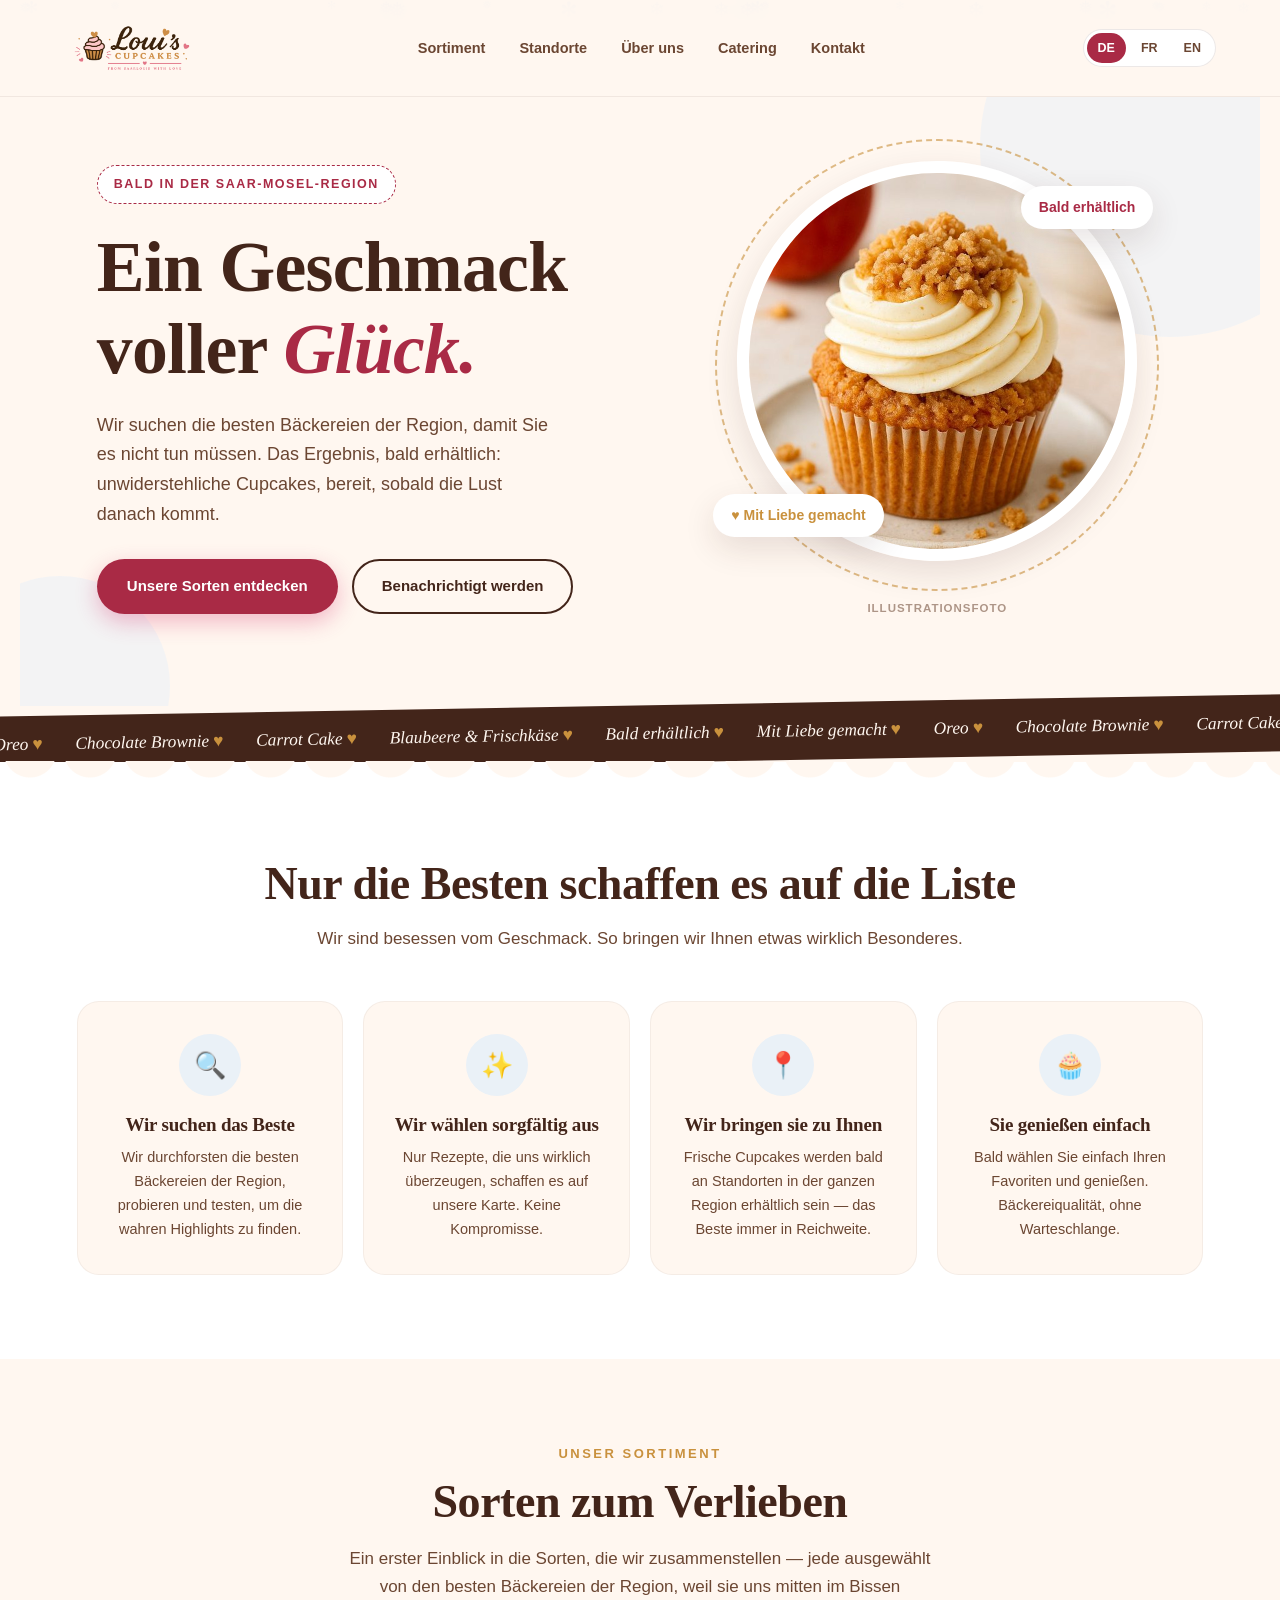
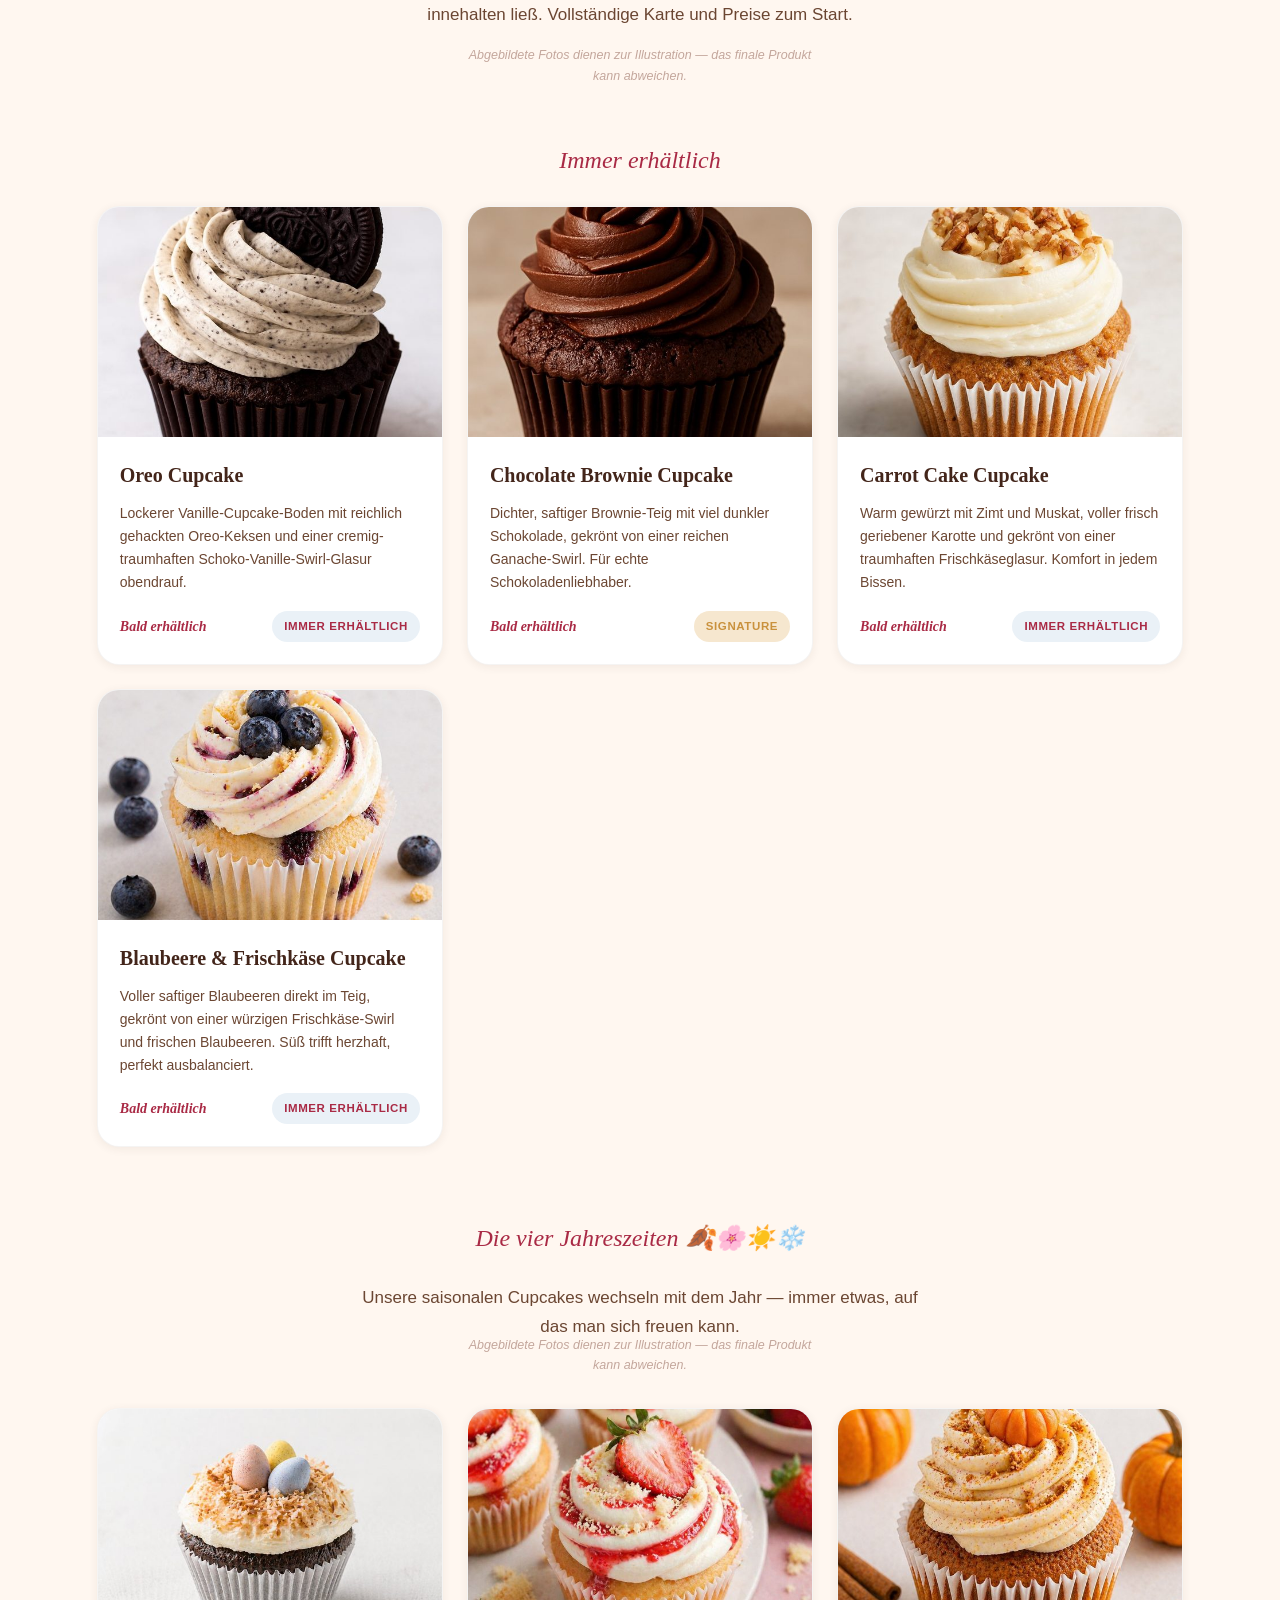
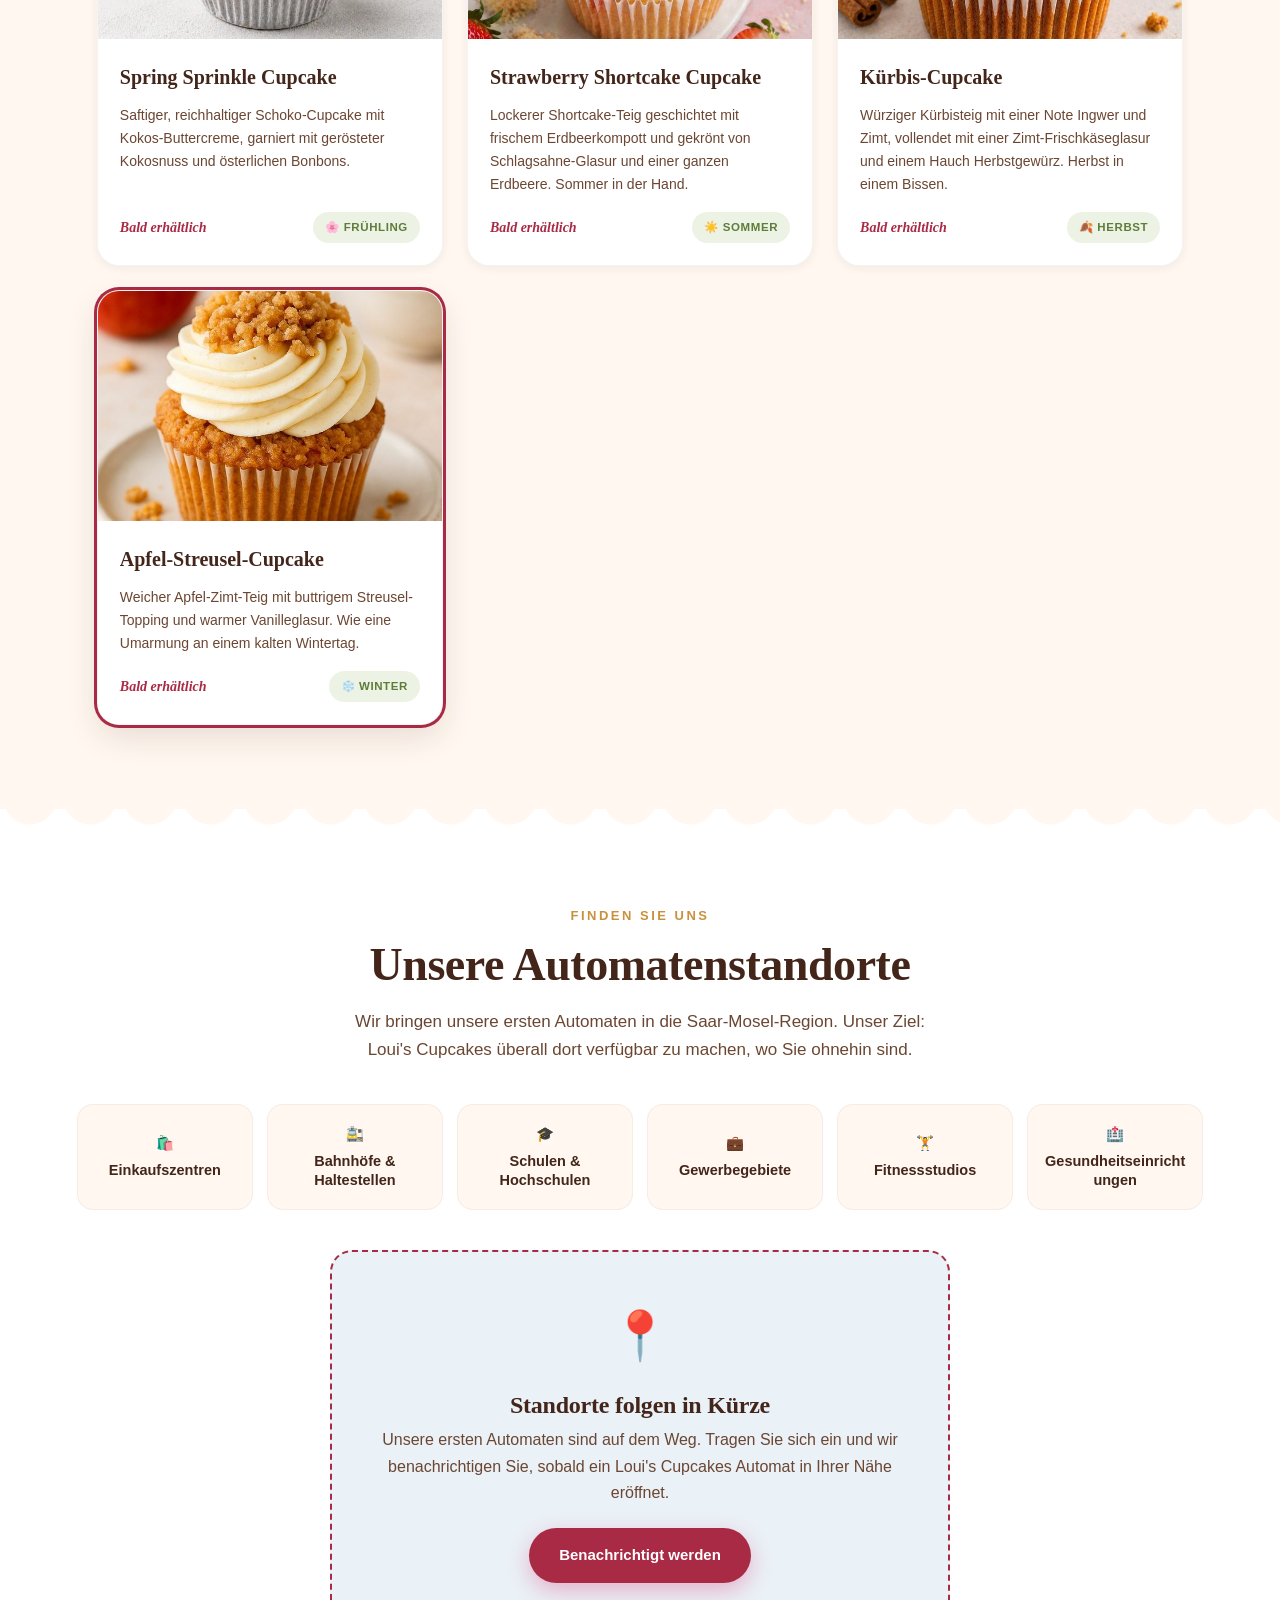
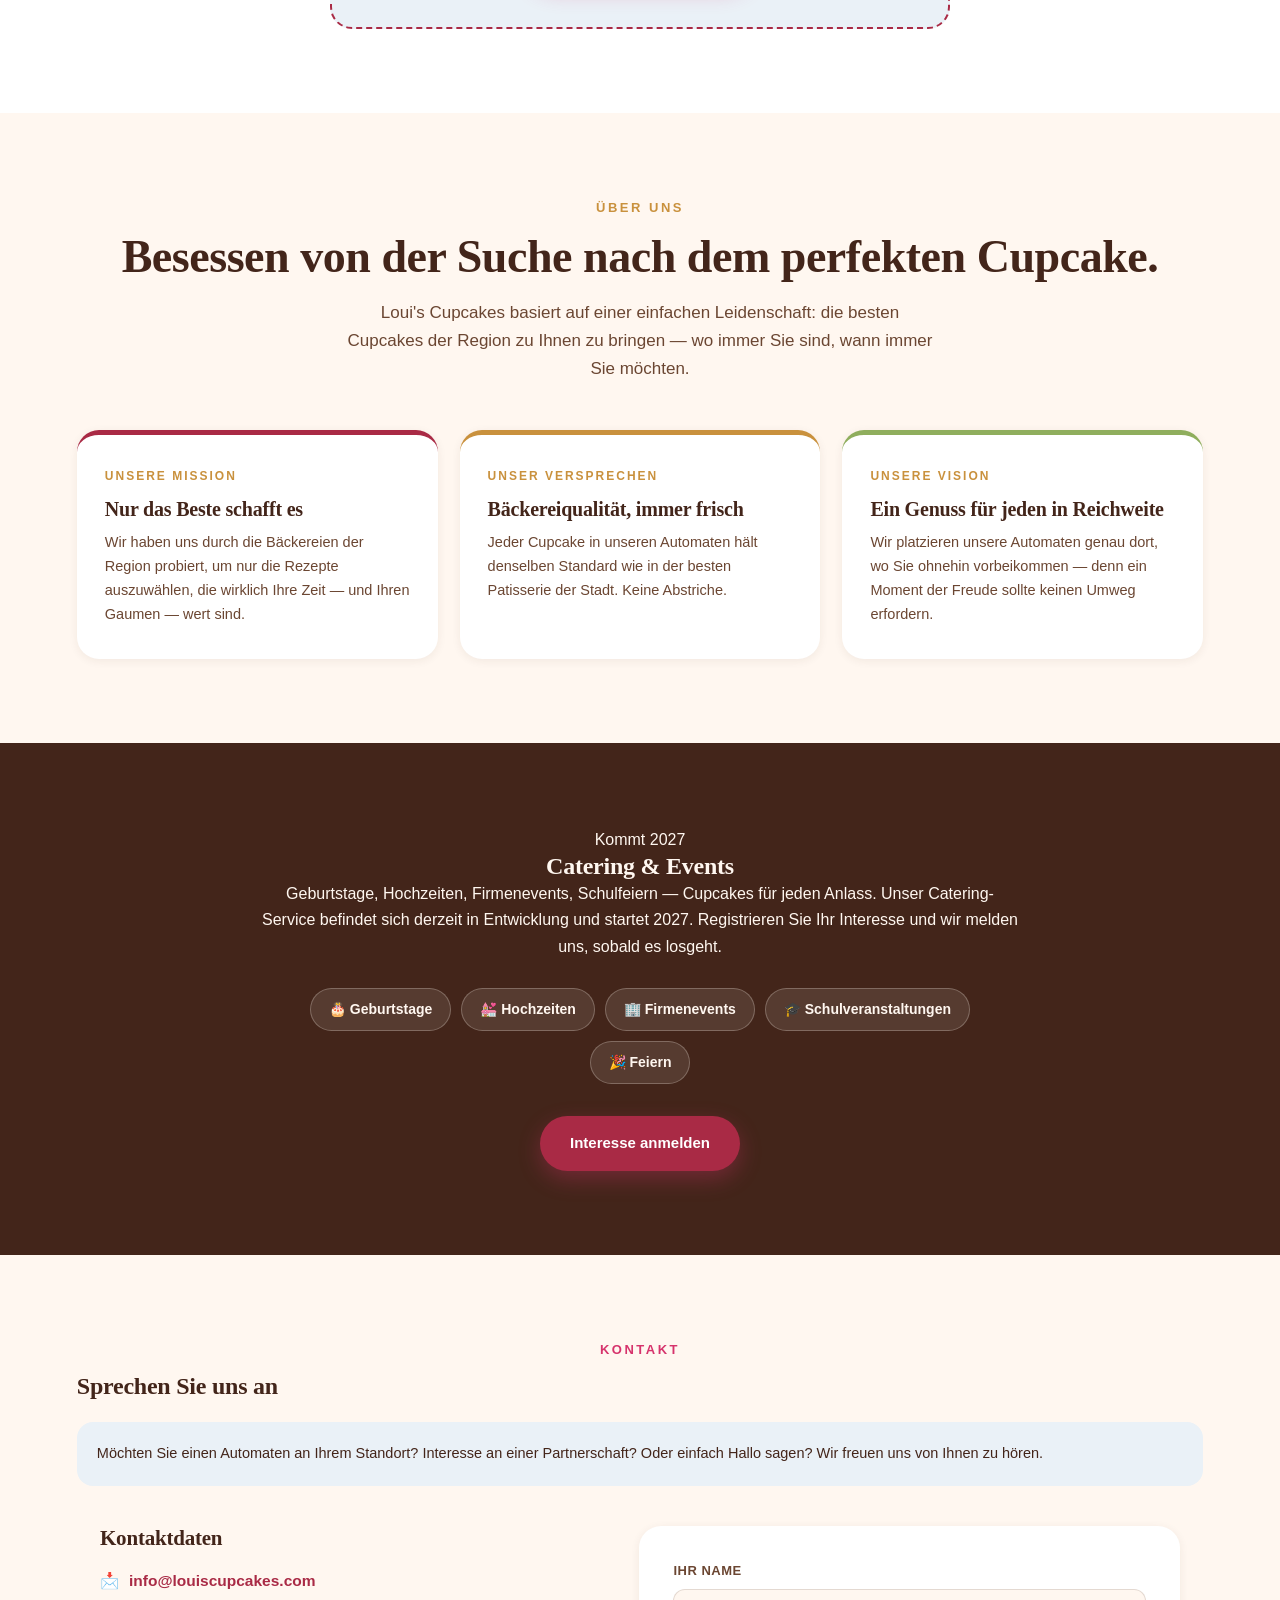
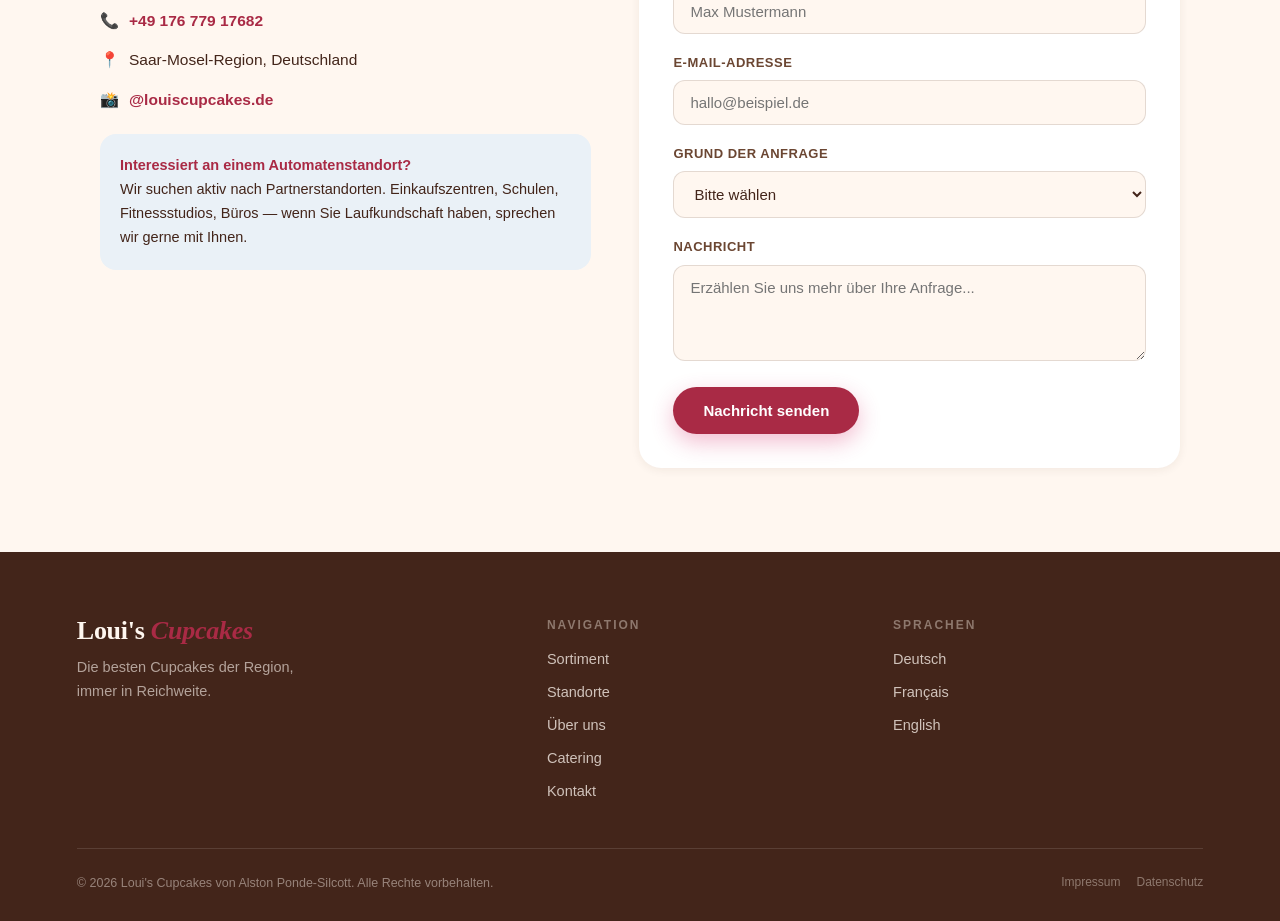
==== index.html @ 71ef2733 "Add files via upload" ====
<!DOCTYPE html>
<html lang="de">
<head>
  <meta charset="UTF-8" />
  <meta name="viewport" content="width=device-width, initial-scale=1.0" />
  <title>Loui's Cupcakes — Ein Geschmack voller Glück</title>
  <meta name="description" content="Loui's Cupcakes kommt bald in die Saar-Mosel-Region — Premium-Cupcakes von den besten Bäckereien der Region, bald über unser Verkaufsautomaten-Netzwerk erhältlich." />
  <style>
@font-face{font-family:'Fraunces';font-style:normal;font-weight:400 700;font-display:swap;src:url('fonts/fraunces-v38-latin-regular.woff2') format('woff2');}
@font-face{font-family:'Fraunces';font-style:italic;font-weight:400 700;font-display:swap;src:url('fonts/fraunces-v38-latin-italic.woff2') format('woff2');}
@font-face{font-family:'Fraunces';font-style:normal;font-weight:700;font-display:swap;src:url('fonts/fraunces-v38-latin-700.woff2') format('woff2');}
@font-face{font-family:'Fraunces';font-style:italic;font-weight:700;font-display:swap;src:url('fonts/fraunces-v38-latin-700italic.woff2') format('woff2');}
@font-face{font-family:'Karla';font-style:normal;font-weight:400;font-display:swap;src:url('fonts/karla-v33-latin-regular.woff2') format('woff2');}
@font-face{font-family:'Karla';font-style:italic;font-weight:400;font-display:swap;src:url('fonts/karla-v33-latin-italic.woff2') format('woff2');}
@font-face{font-family:'Karla';font-style:normal;font-weight:700 800;font-display:swap;src:url('fonts/karla-v33-latin-700.woff2') format('woff2');}
@font-face{font-family:'Karla';font-style:italic;font-weight:700 800;font-display:swap;src:url('fonts/karla-v33-latin-700italic.woff2') format('woff2');}
</style>
<style>
:root{
  --cream:#FFF7F0; --cocoa:#43251A; --cocoa-soft:#6B4632;
  --raspberry:#D6336C; --raspberry-deep:#B02355; --blush:#FBE3EA;
  --caramel:#C9913D; --milk:#FFFFFF; --pink:#D6336C;
  --shadow-sm:0 2px 10px rgba(67,37,26,.07);
  --shadow-md:0 12px 32px rgba(67,37,26,.12);
  --radius:22px;
}
*{margin:0;padding:0;box-sizing:border-box}
html{scroll-behavior:smooth}
body{font-family:'Karla',sans-serif;background:var(--cream);color:var(--cocoa);line-height:1.65;font-size:16px;-webkit-font-smoothing:antialiased}
h1,h2,h3,.footer-logo{font-family:'Fraunces',serif;font-weight:600;line-height:1.15;letter-spacing:-.01em}
img{max-width:100%}
a{color:inherit}

/* ===== NAV ===== */
nav{position:sticky;top:0;z-index:50;display:flex;align-items:center;justify-content:space-between;gap:24px;padding:14px 5vw;background:rgba(255,247,240,.85);backdrop-filter:blur(12px);-webkit-backdrop-filter:blur(12px);border-bottom:1px solid rgba(67,37,26,.07)}
.nav-logo img{height:68px!important}
.nav-links{display:flex;list-style:none;gap:6px}
.nav-links a{text-decoration:none;font-weight:700;font-size:14.5px;color:var(--cocoa-soft);padding:8px 14px;border-radius:999px;transition:.25s}
.nav-links a:hover{background:var(--blush);color:var(--raspberry)}
.nav-lang{display:flex;gap:4px;background:var(--milk);border:1px solid rgba(67,37,26,.1);border-radius:999px;padding:3px}
.lang-btn{text-decoration:none;font-size:12.5px;font-weight:800;padding:5px 11px;border-radius:999px;color:var(--cocoa-soft);transition:.2s}
.lang-btn.active,.lang-btn:hover{background:var(--raspberry);color:#fff}
.nav-hamburger{display:none;flex-direction:column;gap:5px;background:none;border:0;cursor:pointer;padding:6px}
.nav-hamburger span{width:24px;height:2.5px;background:var(--cocoa);border-radius:2px}

/* ===== HERO ===== */
.hero{display:grid;grid-template-columns:1.05fr .95fr;align-items:center;gap:4vw;padding:64px 6vw 88px;max-width:1240px;margin:0 auto;position:relative;overflow:hidden}
.hero::before,.hero::after{content:"";position:absolute;border-radius:50%;background:var(--blush);z-index:-1;opacity:.55}
.hero::before{width:380px;height:380px;top:-140px;right:-100px}
.hero::after{width:220px;height:220px;bottom:-90px;left:-70px}
.hero-eyebrow{display:inline-block;background:var(--milk);border:1.5px dashed var(--raspberry);color:var(--raspberry);font-weight:800;font-size:12.5px;letter-spacing:1.5px;text-transform:uppercase;padding:8px 16px;border-radius:999px;margin-bottom:22px}
.hero h1{font-size:clamp(42px,5.6vw,72px);font-weight:640;margin-bottom:20px}
.hero h1 em{font-style:italic;color:var(--raspberry);font-weight:560}
.hero-sub{font-size:18px;color:var(--cocoa-soft);max-width:46ch;margin-bottom:30px}
.hero-ctas{display:flex;gap:14px;flex-wrap:wrap}
.btn-primary,.btn-pink{display:inline-block;background:var(--raspberry);color:#fff;text-decoration:none;font-weight:800;font-size:15px;padding:15px 30px;border-radius:999px;border:0;cursor:pointer;box-shadow:0 8px 22px rgba(214,51,108,.32);transition:.25s}
.btn-primary:hover,.btn-pink:hover{background:var(--raspberry-deep);transform:translateY(-2px)}
.btn-outline{display:inline-block;border:2px solid var(--cocoa);color:var(--cocoa);text-decoration:none;font-weight:800;font-size:15px;padding:13px 28px;border-radius:999px;transition:.25s}
.btn-outline:hover{background:var(--cocoa);color:var(--cream);transform:translateY(-2px)}
.hero-visual{display:flex;flex-direction:column;align-items:center;justify-content:center;gap:30px}
.hero-photo-wrap{position:relative;width:min(400px,82vw)}
.hero-photo-caption{font-size:11.5px;font-weight:600;letter-spacing:1px;text-transform:uppercase;color:var(--cocoa-soft);opacity:.55;text-align:center}
.hero-photo{width:100%;aspect-ratio:1;object-fit:cover;border-radius:50%;border:12px solid var(--milk);box-shadow:var(--shadow-md);transform:rotate(2deg)}
.hero-photo-wrap::before{content:"";position:absolute;inset:-22px;border:2px dashed var(--caramel);border-radius:50%;opacity:.6}
.hero-chip{position:absolute;background:var(--milk);font-weight:800;font-size:14px;padding:10px 18px;border-radius:999px;box-shadow:var(--shadow-md);white-space:nowrap}
.hero-chip--1{top:6%;right:-4%;color:var(--raspberry);animation:float 5s ease-in-out infinite}
.hero-chip--2{bottom:8%;left:-6%;color:var(--caramel);animation:float 6s ease-in-out 1s infinite}
@keyframes float{0%,100%{transform:translateY(0)}50%{transform:translateY(-9px)}}

/* ===== MARQUEE ===== */
.marquee{background:var(--cocoa);color:var(--cream);overflow:hidden;padding:14px 0;transform:rotate(-1deg) scale(1.02);margin:0 -8px}
.marquee-track{display:flex;gap:0;width:max-content;animation:scroll 36s linear infinite}
.marquee span{font-family:'Fraunces',serif;font-style:italic;font-size:17px;white-space:nowrap;padding:0 14px}
.marquee b{color:var(--caramel);font-weight:400;padding:0 4px}
@keyframes scroll{to{transform:translateX(-50%)}}

/* ===== SECTIONS ===== */
section{padding:84px 6vw}
.section-eyebrow{text-align:center;font-size:13px;font-weight:800;letter-spacing:2.5px;text-transform:uppercase;color:var(--caramel);margin-bottom:12px}
.section-title{text-align:center;font-size:clamp(30px,3.6vw,46px);margin-bottom:16px}
.section-sub{text-align:center;font-size:17px;color:var(--cocoa-soft);max-width:62ch;margin:0 auto 30px}
.photo-disclaimer{text-align:center;font-size:12.5px;font-style:italic;color:var(--text-light,#b08c80);opacity:.75;max-width:52ch;margin:-14px auto 34px}

/* ===== HOW ===== */
.how{background:var(--milk);position:relative;padding-top:96px}
.how::before{content:"";position:absolute;top:-1px;left:0;right:0;height:30px;background-image:radial-gradient(circle at 30px -10px,var(--cream) 26px,transparent 27px);background-size:60px 30px;background-repeat:repeat-x}
.how h2{text-align:center;font-size:clamp(30px,3.6vw,46px);margin-bottom:14px}
.how-sub{text-align:center;color:var(--cocoa-soft);font-size:17px;margin-bottom:48px}
.how-steps{display:grid;grid-template-columns:repeat(auto-fit,minmax(220px,1fr));gap:20px;max-width:1140px;margin:0 auto}
.how-step{background:var(--cream);border-radius:var(--radius);padding:32px 26px;text-align:center;transition:.3s;border:1px solid rgba(67,37,26,.05)}
.how-step:hover{transform:translateY(-6px);box-shadow:var(--shadow-md)}
.how-step-icon{width:62px;height:62px;display:flex;align-items:center;justify-content:center;font-size:26px;background:var(--blush);border-radius:50%;margin:0 auto 18px}
.how-step h3{font-size:19px;margin-bottom:10px}
.how-step p{font-size:14.5px;color:var(--cocoa-soft)}

/* ===== PRODUCTS ===== */
.products{max-width:1240px;margin:0 auto}
.products-range-label{text-align:center;font-family:'Fraunces',serif;font-style:italic;font-size:24px;color:var(--raspberry);margin:54px 0 26px}
.products-range-label--seasonal{margin-top:72px}
.products-grid{display:grid;grid-template-columns:repeat(auto-fit,minmax(255px,1fr));gap:24px;max-width:1140px;margin:0 auto}
.product-card{display:flex;flex-direction:column;background:var(--milk);border-radius:var(--radius);overflow:hidden;box-shadow:var(--shadow-sm);transition:.3s;border:1px solid rgba(67,37,26,.05)}
.product-card:hover{transform:translateY(-6px);box-shadow:var(--shadow-md)}
.product-img-wrap{width:100%;height:230px;overflow:hidden}
.product-img{width:100%;height:100%;object-fit:cover;display:block;transition:transform .5s ease}
.product-card:hover .product-img{transform:scale(1.06)}
.product-info{padding:22px;display:flex;flex-direction:column;gap:10px;flex:1}
.product-name{font-family:'Fraunces',serif;font-size:20px;font-weight:600}
.product-desc{font-size:14px;line-height:1.65;color:var(--cocoa-soft);flex:1}
.product-footer{display:flex;align-items:center;justify-content:space-between;margin-top:6px}
.product-price{font-family:'Fraunces',serif;font-size:21px;font-weight:600;color:var(--raspberry)}
.product-tag{font-size:11.5px;font-weight:800;letter-spacing:.6px;text-transform:uppercase;padding:6px 12px;border-radius:999px}
.tag-classic{background:var(--blush);color:var(--raspberry)}
.tag-special{background:#F6E7CF;color:var(--caramel)}
.tag-seasonal{background:#EDF3E4;color:#5E7C3A}

/* ===== LOCATIONS ===== */
.locations{background:var(--milk);position:relative;padding-top:96px}
.locations::before{content:"";position:absolute;top:-1px;left:0;right:0;height:30px;background-image:radial-gradient(circle at 30px -10px,var(--cream) 26px,transparent 27px);background-size:60px 30px;background-repeat:repeat-x}
.locations-inner{max-width:1140px;margin:0 auto}
.location-types{display:grid;grid-template-columns:repeat(auto-fit,minmax(160px,1fr));gap:14px;margin:40px 0}
.location-type{background:var(--cream);border-radius:16px;padding:20px 14px;text-align:center;font-weight:700;font-size:14.5px;border:1px solid rgba(67,37,26,.05);transition:.25s;display:flex;flex-direction:column;align-items:center;justify-content:center;gap:8px;line-height:1.3;overflow-wrap:anywhere;word-break:break-word;hyphens:auto;max-width:100%}
.location-type:hover{transform:translateY(-4px);box-shadow:var(--shadow-sm)}
.coming-soon-map{background:var(--blush);border:2px dashed var(--raspberry);border-radius:var(--radius);padding:44px 30px;text-align:center;max-width:620px;margin:0 auto}
.coming-soon-map h3{font-size:24px;margin:10px 0 8px}
.coming-soon-map p{color:var(--cocoa-soft);margin-bottom:22px}

.location-live-card{background:var(--milk);border-radius:var(--radius);overflow:hidden;box-shadow:var(--shadow-md);max-width:620px;margin:0 auto;border:1px solid rgba(67,37,26,.06)}
.location-live-map{line-height:0}
.location-live-info{padding:28px 30px 32px;text-align:center}
.location-live-eyebrow{font-size:11px;font-weight:800;letter-spacing:2px;text-transform:uppercase;color:var(--caramel);margin-bottom:8px}
.location-live-info h3{font-size:22px;margin-bottom:6px}
.location-live-info p{color:var(--cocoa-soft);font-size:15px}
.location-live-note{font-size:13.5px;font-style:italic;color:var(--caramel);margin-top:6px;margin-bottom:0}
.location-live-directions{margin-top:20px;font-size:13.5px;padding:12px 26px}

/* ===== ABOUT ===== */
.about-inner{max-width:1140px;margin:0 auto}
.about-model{display:grid;grid-template-columns:repeat(auto-fit,minmax(260px,1fr));gap:22px;margin-top:46px}
.model-step{background:var(--milk);border-radius:var(--radius);padding:32px 28px;box-shadow:var(--shadow-sm);border-top:5px solid var(--raspberry)}
.model-step:nth-child(2){border-top-color:var(--caramel)}
.model-step:nth-child(3){border-top-color:#8FAE5D}
.model-step-num{font-size:12px;font-weight:800;letter-spacing:2px;text-transform:uppercase;color:var(--caramel);margin-bottom:12px}
.model-step h3{font-size:20px;margin-bottom:10px}
.model-step p{font-size:14.5px;color:var(--cocoa-soft)}

/* ===== CATERING ===== */
.catering{background:var(--cocoa);color:var(--cream);position:relative}
.catering .section-eyebrow{color:var(--caramel)}
.catering .section-title{color:var(--cream)}
.catering .section-sub{color:rgba(255,247,240,.75)}
.catering-card{max-width:760px;margin:0 auto;text-align:center}
.catering-occasions{display:flex;flex-wrap:wrap;gap:10px;justify-content:center;margin:28px 0 32px}
.occasion-pill{background:rgba(255,247,240,.1);border:1px solid rgba(255,247,240,.25);padding:9px 18px;border-radius:999px;font-size:14px;font-weight:700}
.catering .btn-pink{box-shadow:0 8px 22px rgba(214,51,108,.45)}

/* ===== CONTACT ===== */
.contact-grid{display:grid;grid-template-columns:1fr 1.1fr;gap:48px;max-width:1080px;margin:40px auto 0}
.contact-info h3{font-size:21px;margin-bottom:18px}
.contact-item{display:flex;gap:10px;align-items:flex-start;margin-bottom:14px;font-size:15.5px}
.contact-item a{color:var(--raspberry);font-weight:700;text-decoration:none}
.contact-sub{background:var(--blush);border-radius:16px;padding:20px;font-size:14.5px;margin-top:22px}
.contact-form{background:var(--milk);border-radius:var(--radius);padding:34px;box-shadow:var(--shadow-sm)}
.form-group{margin-bottom:18px}
.form-group label{display:block;font-size:13px;font-weight:800;letter-spacing:.5px;text-transform:uppercase;color:var(--cocoa-soft);margin-bottom:7px}
.form-group input,.form-group select,.form-group textarea{width:100%;padding:13px 16px;border:1.5px solid rgba(67,37,26,.14);border-radius:12px;font-family:'Karla',sans-serif;font-size:15px;background:var(--cream);color:var(--cocoa);transition:.2s}
.form-group input:focus,.form-group select:focus,.form-group textarea:focus{outline:none;border-color:var(--raspberry);background:#fff;box-shadow:0 0 0 4px rgba(214,51,108,.1)}

/* ===== FOOTER ===== */
footer{background:var(--cocoa);color:var(--cream);padding:64px 6vw 28px}
.footer-inner{display:grid;grid-template-columns:1.4fr 1fr 1fr;gap:36px;max-width:1140px;margin:0 auto 44px}
.footer-logo{font-size:26px}
.footer-logo span{color:var(--raspberry);font-style:italic}
.footer-tagline{color:rgba(255,247,240,.6);font-size:14.5px;margin-top:10px;max-width:30ch}
.footer-links{display:flex;flex-direction:column;gap:9px}
.footer-links a{color:rgba(255,247,240,.75);text-decoration:none;font-size:14.5px;transition:.2s}
.footer-links a:hover{color:var(--caramel)}
.footer-bottom{display:flex;justify-content:space-between;align-items:center;gap:16px;flex-wrap:wrap;max-width:1140px;margin:0 auto;padding-top:24px;border-top:1px solid rgba(255,247,240,.12)}
.footer-legal{color:rgba(255,247,240,.45);font-size:12.5px}

/* ===== REVEAL ===== */
.reveal{opacity:0;transform:translateY(26px);transition:opacity .7s ease,transform .7s ease}
.reveal.in{opacity:1;transform:none}
@media (prefers-reduced-motion:reduce){
  .reveal{opacity:1;transform:none;transition:none}
  .marquee-track,.hero-chip--1,.hero-chip--2{animation:none}
  html{scroll-behavior:auto}
}

/* ===== RESPONSIVE ===== */
@media (max-width:920px){
  .hero{grid-template-columns:1fr;text-align:center;gap:48px;padding-top:44px}
  .hero-sub{margin-left:auto;margin-right:auto}
  .hero-ctas{justify-content:center}
  .contact-grid{grid-template-columns:1fr}
  .footer-inner{grid-template-columns:1fr;gap:28px}
}
@media (max-width:860px){
  .nav-links{display:none;position:absolute;top:100%;left:0;right:0;background:var(--cream);flex-direction:column;padding:18px 5vw 24px;border-bottom:1px solid rgba(67,37,26,.08);box-shadow:var(--shadow-md)}
  .nav-links.open{display:flex}
  .nav-hamburger{display:flex}
}

.product-price--soon{font-size:14px;font-style:italic;font-weight:600}
/* ===== SEASONAL THEMES ===== */
body.season-spring{--raspberry:#D95FA0;--raspberry-deep:#B8407F;--caramel:#7FA15A;--blush:#FCE7F1}
body.season-summer{--raspberry:#E2475C;--raspberry-deep:#C22F44;--caramel:#E8A93D;--blush:#FFE9E0}
body.season-autumn{--raspberry:#C2562B;--raspberry-deep:#9E4220;--caramel:#B7791F;--blush:#F9E4D4}
body.season-winter{--raspberry:#A92A45;--raspberry-deep:#8A1F36;--caramel:#C9913D;--blush:#EAF1F7}
.season-particles{position:fixed;inset:0;overflow:hidden;pointer-events:none;z-index:4}
.season-particle{position:absolute;top:0;will-change:transform;animation:season-fall linear infinite;opacity:.8}
.season-particle.glyph{line-height:1}
.season-particle.confetti{border-radius:2px}
@keyframes season-fall{
  0%{transform:translate3d(0,-8vh,0) rotate(0deg)}
  100%{transform:translate3d(var(--sway,0px),108vh,0) rotate(var(--spin,360deg))}
}
.product-card.in-season{box-shadow:0 0 0 3px var(--raspberry),var(--shadow-md)}
@media (prefers-reduced-motion:reduce){.season-particles{display:none}}

</style>
<link rel="icon" type="image/png" sizes="32x32" href="favicon-32x32.png">
  <link rel="icon" type="image/png" sizes="16x16" href="favicon-16x16.png">
  <link rel="apple-touch-icon" sizes="180x180" href="apple-touch-icon.png">
  <link rel="icon" type="image/png" sizes="192x192" href="android-chrome-192x192.png">
  <link rel="icon" type="image/png" sizes="512x512" href="android-chrome-512x512.png">
  <link rel="shortcut icon" href="favicon.ico">
</head>
<body>

<!-- NAV -->
<nav>
  <a class="nav-logo" href="index.html"><img src="logo.png" alt="Loui's Cupcakes" style="height:68px;width:auto;display:block;" /></a>
  <ul class="nav-links" id="navLinks">
    <li><a href="#products">Sortiment</a></li>
    <li><a href="#locations">Standorte</a></li>
    <li><a href="#about">Über uns</a></li>
    <li><a href="#catering">Catering</a></li>
    <li><a href="#contact">Kontakt</a></li>
  </ul>
  <div style="display:flex;align-items:center;gap:16px;">
    <div class="nav-lang">
      <a class="lang-btn active" href="index.html">DE</a>
      <a class="lang-btn" href="fr.html">FR</a>
      <a class="lang-btn" href="en.html">EN</a>
    </div>
    <button class="nav-hamburger" id="hamburger" aria-label="Menü öffnen">
      <span></span><span></span><span></span>
    </button>
  </div>
</nav>

<!-- HERO -->
<section class="hero">
  <div class="hero-content">
    <div class="hero-eyebrow">Bald in der Saar-Mosel-Region</div>
    <h1>Ein Geschmack voller <em>Glück.</em></h1>
    <p class="hero-sub">Wir suchen die besten Bäckereien der Region, damit Sie es nicht tun müssen. Das Ergebnis, bald erhältlich: unwiderstehliche Cupcakes, bereit, sobald die Lust danach kommt.</p>
    <div class="hero-ctas">
      <a href="#products" class="btn-primary">Unsere Sorten entdecken</a>
      <a href="#locations" class="btn-outline">Benachrichtigt werden</a>
    </div>
  </div>
  <div class="hero-visual">
    <div class="hero-photo-wrap">
      <img src="strawberry.jpg" alt="Strawberry Shortcake Cupcakes" class="hero-photo" data-season-alts='{"spring": "Spring Sprinkle Cupcake", "summer": "Strawberry Shortcake Cupcakes", "autumn": "Kürbis-Cupcake", "winter": "Apfel-Streusel-Cupcake"}'/>
      <span class="hero-chip hero-chip--1">Bald erhältlich</span>
      <span class="hero-chip hero-chip--2">♥ Mit Liebe gemacht</span>
    </div>
    <div class="hero-photo-caption">Illustrationsfoto</div>
  </div>
</section>
<!-- MARQUEE -->
<div class="marquee" aria-hidden="true"><div class="marquee-track"><span>Oreo<b>♥</b></span><span>Chocolate Brownie<b>♥</b></span><span>Carrot Cake<b>♥</b></span><span>Blaubeere &amp; Frischkäse<b>♥</b></span><span>Bald erhältlich<b>♥</b></span><span>Mit Liebe gemacht<b>♥</b></span><span>Oreo<b>♥</b></span><span>Chocolate Brownie<b>♥</b></span><span>Carrot Cake<b>♥</b></span><span>Blaubeere &amp; Frischkäse<b>♥</b></span><span>Bald erhältlich<b>♥</b></span><span>Mit Liebe gemacht<b>♥</b></span></div></div>


<!-- HOW IT WORKS -->
<section class="how">
  <h2>Nur die Besten schaffen es auf die Liste</h2>
  <p class="how-sub">Wir sind besessen vom Geschmack. So bringen wir Ihnen etwas wirklich Besonderes.</p>
  <div class="how-steps">
    <div class="how-step">
      <div class="how-step-icon">🔍</div>
      <h3>Wir suchen das Beste</h3>
      <p>Wir durchforsten die besten Bäckereien der Region, probieren und testen, um die wahren Highlights zu finden.</p>
    </div>
    <div class="how-step">
      <div class="how-step-icon">✨</div>
      <h3>Wir wählen sorgfältig aus</h3>
      <p>Nur Rezepte, die uns wirklich überzeugen, schaffen es auf unsere Karte. Keine Kompromisse.</p>
    </div>
    <div class="how-step">
      <div class="how-step-icon">📍</div>
      <h3>Wir bringen sie zu Ihnen</h3>
      <p>Frische Cupcakes werden bald an Standorten in der ganzen Region erhältlich sein — das Beste immer in Reichweite.</p>
    </div>
    <div class="how-step">
      <div class="how-step-icon">🧁</div>
      <h3>Sie genießen einfach</h3>
      <p>Bald wählen Sie einfach Ihren Favoriten und genießen. Bäckereiqualität, ohne Warteschlange.</p>
    </div>
  </div>
</section>

<!-- PRODUCTS -->
<section class="products" id="products">
  <div class="section-eyebrow">Unser Sortiment</div>
  <h2 class="section-title">Sorten zum Verlieben</h2>
  <p class="section-sub">Ein erster Einblick in die Sorten, die wir zusammenstellen — jede ausgewählt von den besten Bäckereien der Region, weil sie uns mitten im Bissen innehalten ließ. Vollständige Karte und Preise zum Start.</p>
  <p class="photo-disclaimer">Abgebildete Fotos dienen zur Illustration — das finale Produkt kann abweichen.</p>

  <div class="products-range-label">Immer erhältlich</div>
  <div class="products-grid">
    <div class="product-card">
      <div class="product-img-wrap">
        <img src="oreo.jpg" alt="Oreo Cupcake" class="product-img" loading="lazy"/>
      </div>
      <div class="product-info">
        <div class="product-name">Oreo Cupcake</div>
        <div class="product-desc">Lockerer Vanille-Cupcake-Boden mit reichlich gehackten Oreo-Keksen und einer cremig-traumhaften Schoko-Vanille-Swirl-Glasur obendrauf.</div>
        <div class="product-footer">
          <div class="product-price product-price--soon">Bald erhältlich</div>
          <span class="product-tag tag-classic">Immer erhältlich</span>
        </div>
      </div>
    </div>
    <div class="product-card">
      <div class="product-img-wrap">
        <img src="choc_brownie.jpg" alt="Chocolate Brownie Cupcake" class="product-img" loading="lazy"/>
      </div>
      <div class="product-info">
        <div class="product-name">Chocolate Brownie Cupcake</div>
        <div class="product-desc">Dichter, saftiger Brownie-Teig mit viel dunkler Schokolade, gekrönt von einer reichen Ganache-Swirl. Für echte Schokoladenliebhaber.</div>
        <div class="product-footer">
          <div class="product-price product-price--soon">Bald erhältlich</div>
          <span class="product-tag tag-special">Signature</span>
        </div>
      </div>
    </div>
    <div class="product-card">
      <div class="product-img-wrap">
        <img src="carrot_cake.jpg" alt="Carrot Cake Cupcake" class="product-img" loading="lazy"/>
      </div>
      <div class="product-info">
        <div class="product-name">Carrot Cake Cupcake</div>
        <div class="product-desc">Warm gewürzt mit Zimt und Muskat, voller frisch geriebener Karotte und gekrönt von einer traumhaften Frischkäseglasur. Komfort in jedem Bissen.</div>
        <div class="product-footer">
          <div class="product-price product-price--soon">Bald erhältlich</div>
          <span class="product-tag tag-classic">Immer erhältlich</span>
        </div>
      </div>
    </div>
    <div class="product-card">
      <div class="product-img-wrap">
        <img src="blueberry.jpg" alt="Blaubeere & Frischkäse Cupcake" class="product-img" loading="lazy"/>
      </div>
      <div class="product-info">
        <div class="product-name">Blaubeere &amp; Frischkäse Cupcake</div>
        <div class="product-desc">Voller saftiger Blaubeeren direkt im Teig, gekrönt von einer würzigen Frischkäse-Swirl und frischen Blaubeeren. Süß trifft herzhaft, perfekt ausbalanciert.</div>
        <div class="product-footer">
          <div class="product-price product-price--soon">Bald erhältlich</div>
          <span class="product-tag tag-classic">Immer erhältlich</span>
        </div>
      </div>
    </div>
  </div>

  <div class="products-range-label products-range-label--seasonal">Die vier Jahreszeiten 🍂🌸☀️❄️</div>
  <p class="section-sub" style="text-align:center;margin-bottom:8px;">Unsere saisonalen Cupcakes wechseln mit dem Jahr — immer etwas, auf das man sich freuen kann.</p>
  <p class="photo-disclaimer" style="margin-bottom:32px;">Abgebildete Fotos dienen zur Illustration — das finale Produkt kann abweichen.</p>
  <div class="products-grid">
    <div class="product-card">
      <div class="product-img-wrap">
        <img src="spring_sprinkle.jpg" alt="Spring Sprinkle Cupcake" class="product-img" loading="lazy"/>
      </div>
      <div class="product-info">
        <div class="product-name">Spring Sprinkle Cupcake</div>
        <div class="product-desc">Saftiger, reichhaltiger Schoko-Cupcake mit Kokos-Buttercreme, garniert mit gerösteter Kokosnuss und österlichen Bonbons.</div>
        <div class="product-footer">
          <div class="product-price product-price--soon">Bald erhältlich</div>
          <span class="product-tag tag-seasonal">🌸 Frühling</span>
        </div>
      </div>
    </div>
    <div class="product-card">
      <div class="product-img-wrap">
        <img src="strawberry.jpg" alt="Strawberry Shortcake Cupcake" class="product-img" loading="lazy"/>
      </div>
      <div class="product-info">
        <div class="product-name">Strawberry Shortcake Cupcake</div>
        <div class="product-desc">Lockerer Shortcake-Teig geschichtet mit frischem Erdbeerkompott und gekrönt von Schlagsahne-Glasur und einer ganzen Erdbeere. Sommer in der Hand.</div>
        <div class="product-footer">
          <div class="product-price product-price--soon">Bald erhältlich</div>
          <span class="product-tag tag-seasonal">☀️ Sommer</span>
        </div>
      </div>
    </div>
    <div class="product-card">
      <div class="product-img-wrap">
        <img src="pumpkin.jpg" alt="Kürbis-Cupcake" class="product-img" loading="lazy"/>
      </div>
      <div class="product-info">
        <div class="product-name">Kürbis-Cupcake</div>
        <div class="product-desc">Würziger Kürbisteig mit einer Note Ingwer und Zimt, vollendet mit einer Zimt-Frischkäseglasur und einem Hauch Herbstgewürz. Herbst in einem Bissen.</div>
        <div class="product-footer">
          <div class="product-price product-price--soon">Bald erhältlich</div>
          <span class="product-tag tag-seasonal">🍂 Herbst</span>
        </div>
      </div>
    </div>
    <div class="product-card">
      <div class="product-img-wrap">
        <img src="apple_crumble.jpg" alt="Apfel-Streusel-Cupcake" class="product-img" loading="lazy"/>
      </div>
      <div class="product-info">
        <div class="product-name">Apfel-Streusel-Cupcake</div>
        <div class="product-desc">Weicher Apfel-Zimt-Teig mit buttrigem Streusel-Topping und warmer Vanilleglasur. Wie eine Umarmung an einem kalten Wintertag.</div>
        <div class="product-footer">
          <div class="product-price product-price--soon">Bald erhältlich</div>
          <span class="product-tag tag-seasonal">❄️ Winter</span>
        </div>
      </div>
    </div>
  </div>
</section>

<!-- LOCATIONS -->
<section class="locations" id="locations">
  <div class="locations-inner">
    <div>
      <div class="section-eyebrow">Finden Sie uns</div>
      <h2 class="section-title">Unsere Automatenstandorte</h2>
      <p class="section-sub">Wir bringen unsere ersten Automaten in die Saar-Mosel-Region. Unser Ziel: Loui's Cupcakes überall dort verfügbar zu machen, wo Sie ohnehin sind.</p>
      <div class="location-types">
        <div class="location-type"><span>🛍️</span> Einkaufszentren</div>
        <div class="location-type"><span>🚉</span> Bahnhöfe &amp; Haltestellen</div>
        <div class="location-type"><span>🎓</span> Schulen &amp; Hochschulen</div>
        <div class="location-type"><span>💼</span> Gewerbegebiete</div>
        <div class="location-type"><span>🏋️</span> Fitnessstudios</div>
        <div class="location-type"><span>🏥</span> Gesundheitseinrichtungen</div>
      </div>
    </div>
    <div class="coming-soon-map" id="locationPlaceholder">
      <div style="font-size:48px;margin-bottom:16px;">📍</div>
      <h3>Standorte folgen in Kürze</h3>
      <p>Unsere ersten Automaten sind auf dem Weg. Tragen Sie sich ein und wir benachrichtigen Sie, sobald ein Loui's Cupcakes Automat in Ihrer Nähe eröffnet.</p>
      <a href="#contact" class="btn-primary">Benachrichtigt werden</a>
    </div>
    <div class="location-live-card" id="locationLive" style="display:none;">
      <div class="location-live-map">
        <iframe
          id="locationMapFrame"
          width="100%"
          height="220"
          style="border:0;border-radius:14px 14px 0 0;"
          loading="lazy"
          allowfullscreen
          referrerpolicy="no-referrer-when-downgrade"
          src="">
        </iframe>
      </div>
      <div class="location-live-info">
        <div class="location-live-eyebrow">Unser erster Standort</div>
        <h3 id="locationName">Name des Standorts</h3>
        <p id="locationAddress">Straße, PLZ Ort</p>
        <p id="locationNote" class="location-live-note"></p>
        <a id="locationDirections" class="btn-primary location-live-directions" href="#" target="_blank" rel="noopener">Route planen</a>
      </div>
    </div>
  </div>
</section>

<script>
  // ===== Hidden location preview (add ?preview=location to the URL to view) =====
  (function(){
    const params = new URLSearchParams(location.search);
    if (params.get('preview') !== 'location') return;

    // Fill in real details here once a location is confirmed:
    const LOCATION = {
      name: "La Enoteca Saarlouis",
      address: "Kavalleriestraße 3, 66740 Saarlouis",
      note: "Im Inneren, gut sichtbar am Eingang.",
      mapEmbedSrc: "https://www.google.com/maps?q=Kavalleriestra%C3%9Fe+3,+66740+Saarlouis&output=embed",
      directionsUrl: "https://www.google.com/maps/dir/?api=1&destination=Kavalleriestra%C3%9Fe+3,+66740+Saarlouis"
    };

    const placeholder = document.getElementById('locationPlaceholder');
    const live = document.getElementById('locationLive');
    if (!placeholder || !live) return;

    document.getElementById('locationName').textContent = LOCATION.name;
    document.getElementById('locationAddress').textContent = LOCATION.address;
    document.getElementById('locationMapFrame').src = LOCATION.mapEmbedSrc;
    document.getElementById('locationDirections').href = LOCATION.directionsUrl;
    const noteEl = document.getElementById('locationNote');
    if (LOCATION.note) {
      noteEl.textContent = LOCATION.note;
    } else {
      noteEl.style.display = 'none';
    }

    placeholder.style.display = 'none';
    live.style.display = 'block';
  })();
</script>

<!-- ABOUT -->
<section class="about" id="about">
  <div class="about-inner">
    <div class="section-eyebrow">Über uns</div>
    <h2 class="section-title">Besessen von der Suche nach dem perfekten Cupcake.</h2>
    <p class="section-sub">Loui's Cupcakes basiert auf einer einfachen Leidenschaft: die besten Cupcakes der Region zu Ihnen zu bringen — wo immer Sie sind, wann immer Sie möchten.</p>
    <div class="about-model">
      <div class="model-step">
        <div class="model-step-num">Unsere Mission</div>
        <h3>Nur das Beste schafft es</h3>
        <p>Wir haben uns durch die Bäckereien der Region probiert, um nur die Rezepte auszuwählen, die wirklich Ihre Zeit — und Ihren Gaumen — wert sind.</p>
      </div>
      <div class="model-step">
        <div class="model-step-num">Unser Versprechen</div>
        <h3>Bäckereiqualität, immer frisch</h3>
        <p>Jeder Cupcake in unseren Automaten hält denselben Standard wie in der besten Patisserie der Stadt. Keine Abstriche.</p>
      </div>
      <div class="model-step">
        <div class="model-step-num">Unsere Vision</div>
        <h3>Ein Genuss für jeden in Reichweite</h3>
        <p>Wir platzieren unsere Automaten genau dort, wo Sie ohnehin vorbeikommen — denn ein Moment der Freude sollte keinen Umweg erfordern.</p>
      </div>
    </div>
  </div>
</section>

<!-- CATERING -->
<section class="catering" id="catering">
  <div class="catering-card">
    <div class="catering-soon">Kommt 2027</div>
    <h2>Catering &amp; Events</h2>
    <p>Geburtstage, Hochzeiten, Firmenevents, Schulfeiern — Cupcakes für jeden Anlass. Unser Catering-Service befindet sich derzeit in Entwicklung und startet 2027. Registrieren Sie Ihr Interesse und wir melden uns, sobald es losgeht.</p>
    <div class="catering-occasions">
      <span class="occasion-pill">🎂 Geburtstage</span>
      <span class="occasion-pill">💒 Hochzeiten</span>
      <span class="occasion-pill">🏢 Firmenevents</span>
      <span class="occasion-pill">🎓 Schulveranstaltungen</span>
      <span class="occasion-pill">🎉 Feiern</span>
    </div>
    <a href="#contact" class="btn-primary">Interesse anmelden</a>
  </div>
</section>

<!-- CONTACT -->
<section class="contact" id="contact">
  <div class="section-eyebrow" style="color:var(--pink);">Kontakt</div>
  <h2>Sprechen Sie uns an</h2>
  <p class="contact-sub">Möchten Sie einen Automaten an Ihrem Standort? Interesse an einer Partnerschaft? Oder einfach Hallo sagen? Wir freuen uns von Ihnen zu hören.</p>
  <div class="contact-grid">
    <div class="contact-info">
      <h3>Kontaktdaten</h3>
      <div class="contact-item">
        <span>📩</span>
        <a href="mailto:info@louiscupcakes.com">info@louiscupcakes.com</a>
      </div>
      <div class="contact-item">
        <span>📞</span>
        <a href="tel:+491767791768">+49 176 779 17682</a>
      </div>
      <div class="contact-item">
        <span>📍</span>
        <span>Saar-Mosel-Region, Deutschland</span>
      </div>
      <div class="contact-item">
        <span>📸</span>
        <a href="https://instagram.com/louiscupcakes.de" target="_blank" rel="noopener">@louiscupcakes.de</a>
      </div>
      <div class="contact-sub">
        <strong style="color:var(--raspberry);">Interessiert an einem Automatenstandort?</strong><br>
        Wir suchen aktiv nach Partnerstandorten. Einkaufszentren, Schulen, Fitnessstudios, Büros — wenn Sie Laufkundschaft haben, sprechen wir gerne mit Ihnen.
      </div>
    </div>
    <form class="contact-form" onsubmit="handleSubmit(event)">
      <div class="form-group">
        <label for="name">Ihr Name</label>
        <input type="text" id="name" name="name" placeholder="Max Mustermann" required />
      </div>
      <div class="form-group">
        <label for="email">E-Mail-Adresse</label>
        <input type="email" id="email" name="email" placeholder="hallo@beispiel.de" required />
      </div>
      <div class="form-group">
        <label for="reason">Grund der Anfrage</label>
        <select id="reason" name="reason">
          <option value="">Bitte wählen</option>
          <option value="location">Ich möchte einen Automatenstandort anbieten</option>
          <option value="catering">Catering-Anfrage (2027)</option>
          <option value="supplier">Lieferanten- / Partneranfrage</option>
          <option value="general">Allgemeine Frage</option>
        </select>
      </div>
      <div class="form-group">
        <label for="message">Nachricht</label>
        <textarea id="message" name="message" rows="4" placeholder="Erzählen Sie uns mehr über Ihre Anfrage..."></textarea>
      </div>
      <button type="submit" class="btn-pink">Nachricht senden</button>
      <p id="form-success" style="display:none;color:var(--pink);font-size:13px;margin-top:8px;">Danke! Wir melden uns in Kürze.</p>
    </form>
  </div>
</section>

<!-- FOOTER -->
<footer>
  <div class="footer-inner">
    <div>
      <div class="footer-logo">Loui's <span>Cupcakes</span></div>
      <p class="footer-tagline">Die besten Cupcakes der Region, immer in Reichweite.</p>
    </div>
    <div>
      <div style="font-size:12px;font-weight:600;color:rgba(255,245,236,0.4);letter-spacing:2px;text-transform:uppercase;margin-bottom:12px;">Navigation</div>
      <div class="footer-links">
        <a href="#products">Sortiment</a>
        <a href="#locations">Standorte</a>
        <a href="#about">Über uns</a>
        <a href="#catering">Catering</a>
        <a href="#contact">Kontakt</a>
      </div>
    </div>
    <div>
      <div style="font-size:12px;font-weight:600;color:rgba(255,245,236,0.4);letter-spacing:2px;text-transform:uppercase;margin-bottom:12px;">Sprachen</div>
      <div class="footer-links">
        <a href="index.html">Deutsch</a>
        <a href="fr.html">Français</a>
        <a href="en.html">English</a>
      </div>
    </div>
  </div>
  <div class="footer-bottom">
    <div class="footer-legal">
      © 2026 Loui's Cupcakes von Alston Ponde-Silcott. Alle Rechte vorbehalten.
    </div>
    <div style="display:flex;gap:16px;">
      <a href="index.html#impressum" style="color:rgba(255,245,236,0.4);text-decoration:none;font-size:12px;">Impressum</a>
      <a href="index.html#datenschutz" style="color:rgba(255,245,236,0.4);text-decoration:none;font-size:12px;">Datenschutz</a>
    </div>
  </div>
</footer>

<script>
  const hamburger = document.getElementById('hamburger');
  const navLinks = document.getElementById('navLinks');
  hamburger.addEventListener('click', () => navLinks.classList.toggle('open'));
  navLinks.querySelectorAll('a').forEach(a => a.addEventListener('click', () => navLinks.classList.remove('open')));

  function handleSubmit(e) {
    e.preventDefault();
    document.getElementById('form-success').style.display = 'block';
    e.target.reset();
  }

  // Scroll reveal
  const revealEls = document.querySelectorAll('.how-step,.product-card,.model-step,.location-type,.coming-soon-map,.catering-card,.contact-info,.contact-form,.section-title,.section-eyebrow,.section-sub,.products-range-label');
  revealEls.forEach(el=>el.classList.add('reveal'));
  const io = new IntersectionObserver(es=>es.forEach(e=>{if(e.isIntersecting){e.target.classList.add('in');io.unobserve(e.target);}}),{threshold:.12});
  revealEls.forEach(el=>io.observe(el));


  // ===== Seasonal theme & particles =====
  (function(){
    const m = new Date().getMonth()+1;
    let season = m>=3&&m<=5?'spring':m>=6&&m<=8?'summer':m>=9&&m<=11?'autumn':'winter';
    const forced = new URLSearchParams(location.search).get('season');
    if (['spring','summer','autumn','winter'].indexOf(forced) > -1) season = forced;
    document.body.classList.add('season-'+season);
    // Seasonal hero cupcake
    const heroImg = document.querySelector('.hero-photo');
    if (heroImg) {
      const srcMap = {spring:'spring_sprinkle.jpg',summer:'strawberry.jpg',autumn:'pumpkin.jpg',winter:'apple_crumble.jpg'};
      heroImg.src = srcMap[season];
      try {
        const altMap = JSON.parse(heroImg.dataset.seasonAlts||'{}');
        if (altMap[season]) heroImg.alt = altMap[season];
      } catch(e){}
    }


    // Highlight the in-season cupcake (order: spring, summer, autumn, winter)
    const grids = document.querySelectorAll('.products-grid');
    if (grids[1]) {
      const idx = {spring:0,summer:1,autumn:2,winter:3}[season];
      const card = grids[1].querySelectorAll('.product-card')[idx];
      if (card) card.classList.add('in-season');
    }

    // Falling particles
    if (window.matchMedia('(prefers-reduced-motion: reduce)').matches) return;
    const wrap = document.createElement('div');
    wrap.className = 'season-particles';
    wrap.setAttribute('aria-hidden','true');
    const small = window.matchMedia('(max-width: 700px)').matches;
    const count = small ? 12 : 22;
    const confettiColors = ['#E2475C','#E8A93D','#F7A8B8','#8FAE5D','#FFFFFF'];
    const glyphs = {winter:['❄','❅','✻'],autumn:['🍂','🍁'],spring:['🌸','✿']}[season];
    for (let i=0;i<count;i++){
      const p = document.createElement('span');
      p.className = 'season-particle';
      p.style.left = Math.random()*100+'vw';
      p.style.setProperty('--sway',(Math.random()*160-80)+'px');
      p.style.setProperty('--spin',(Math.random()*520+180)+'deg');
      p.style.animationDuration = (Math.random()*10+8)+'s';
      p.style.animationDelay = (-Math.random()*18)+'s';
      if (season==='summer'){
        p.classList.add('confetti');
        const s = Math.random()*6+5;
        p.style.width = s+'px';
        p.style.height = (s*1.8)+'px';
        p.style.background = confettiColors[Math.floor(Math.random()*confettiColors.length)];
      } else {
        p.classList.add('glyph');
        p.textContent = glyphs[Math.floor(Math.random()*glyphs.length)];
        p.style.fontSize = (Math.random()*12+11)+'px';
        if (season==='winter'){ p.style.color = '#B9D4EC'; }
      }
      wrap.appendChild(p);
    }
    document.body.appendChild(wrap);
  })();
</script>
</body>
</html>
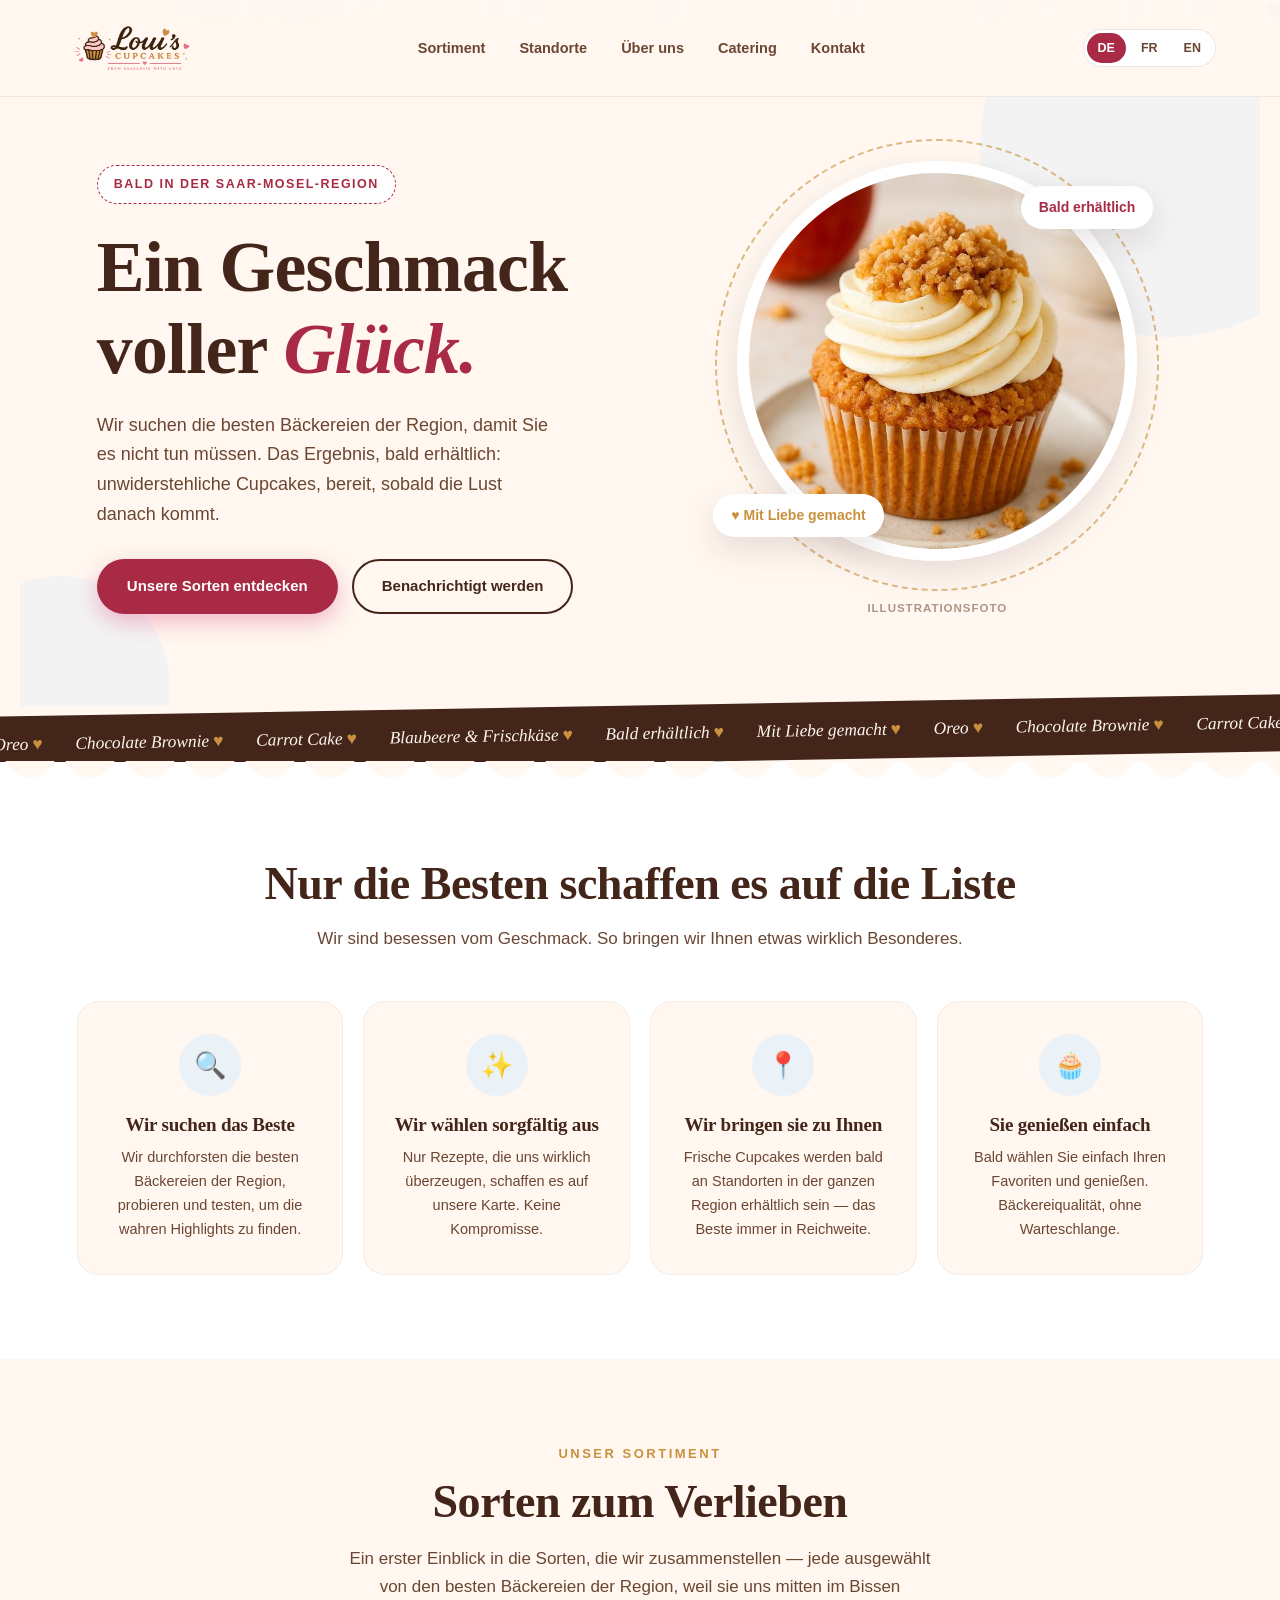
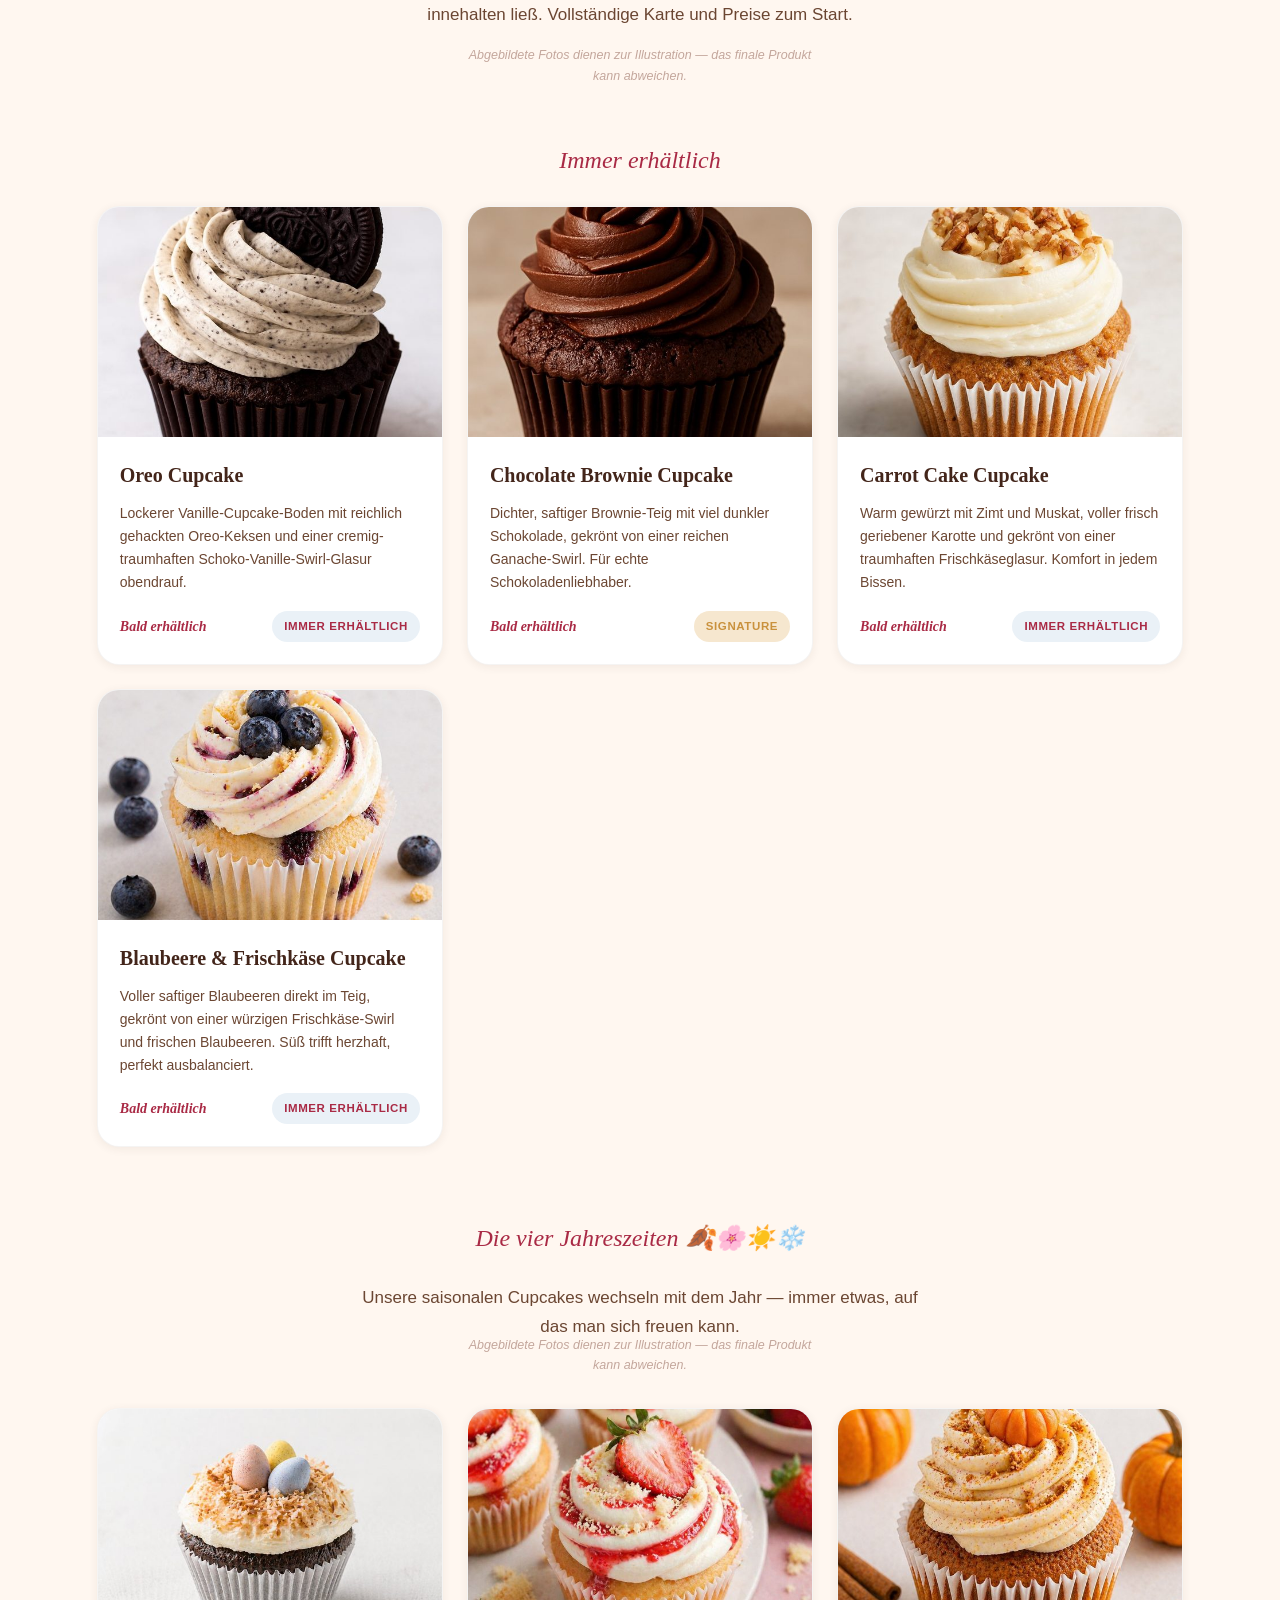
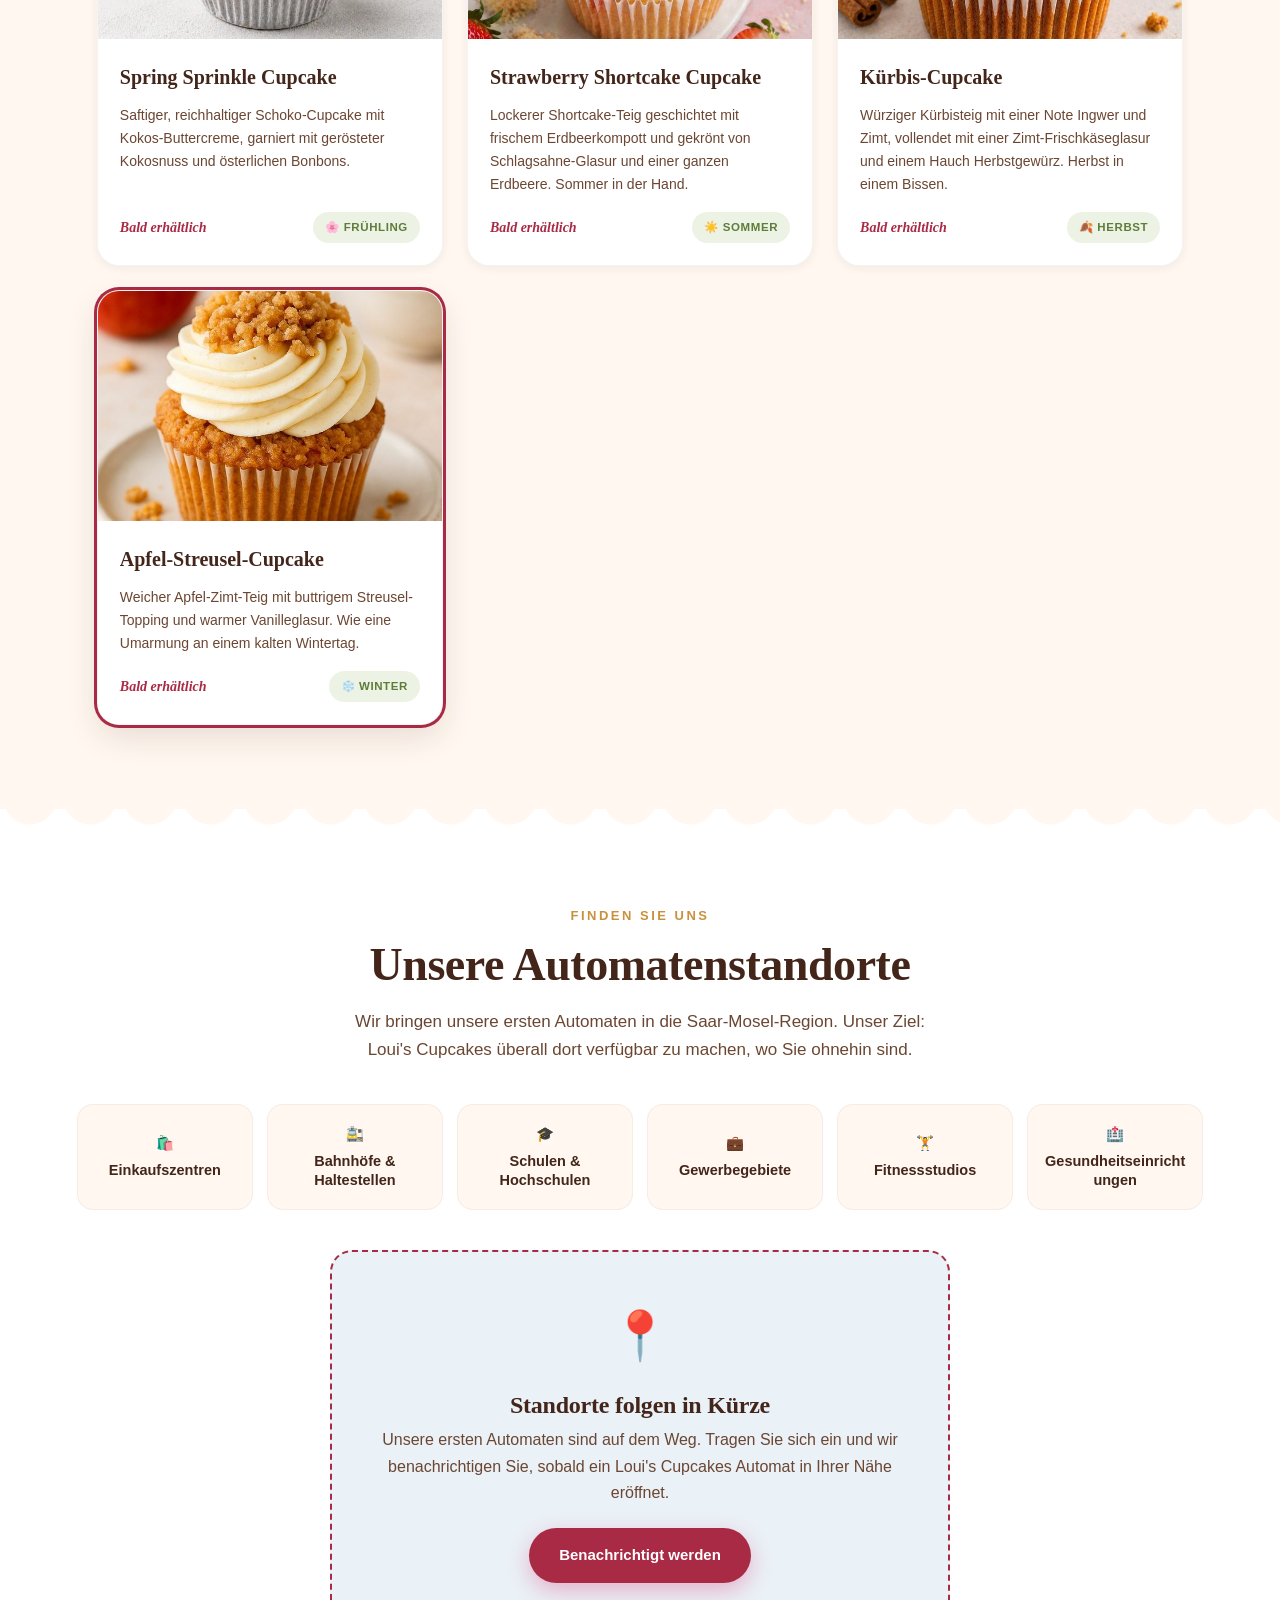
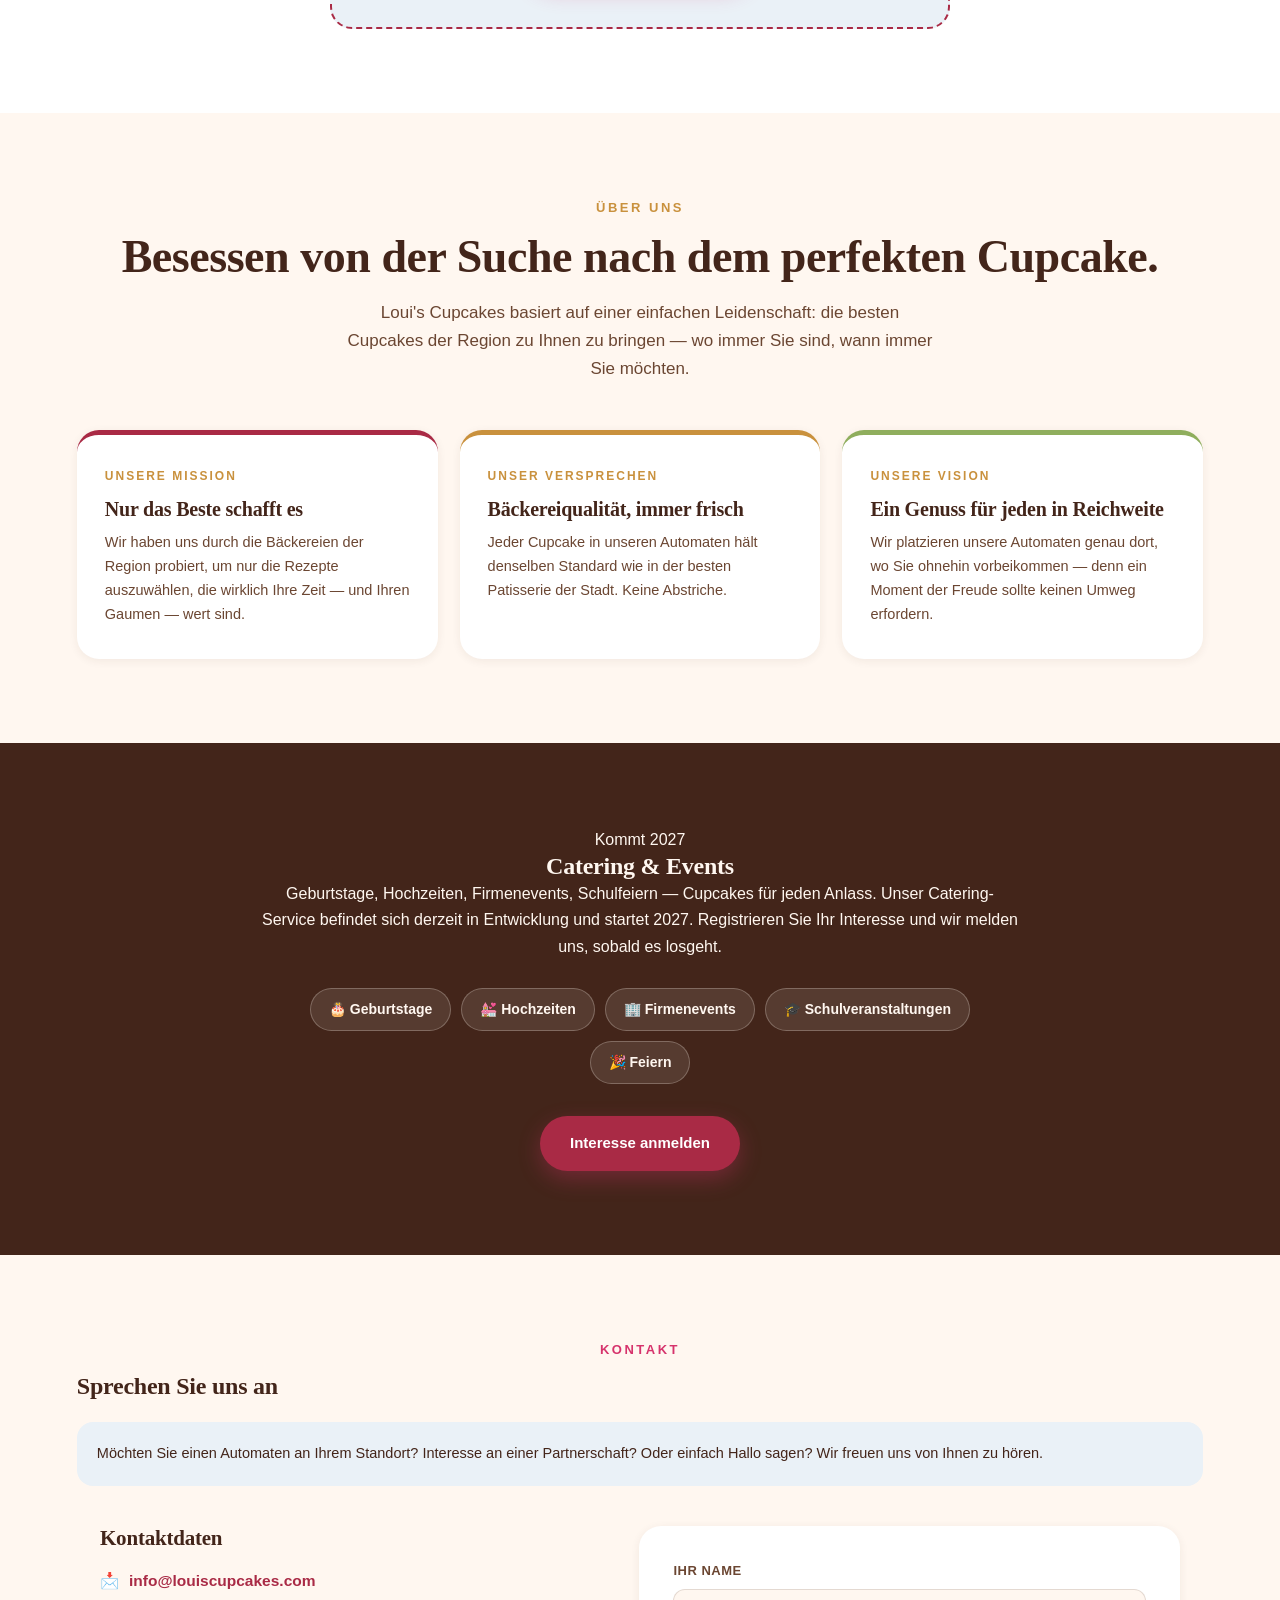
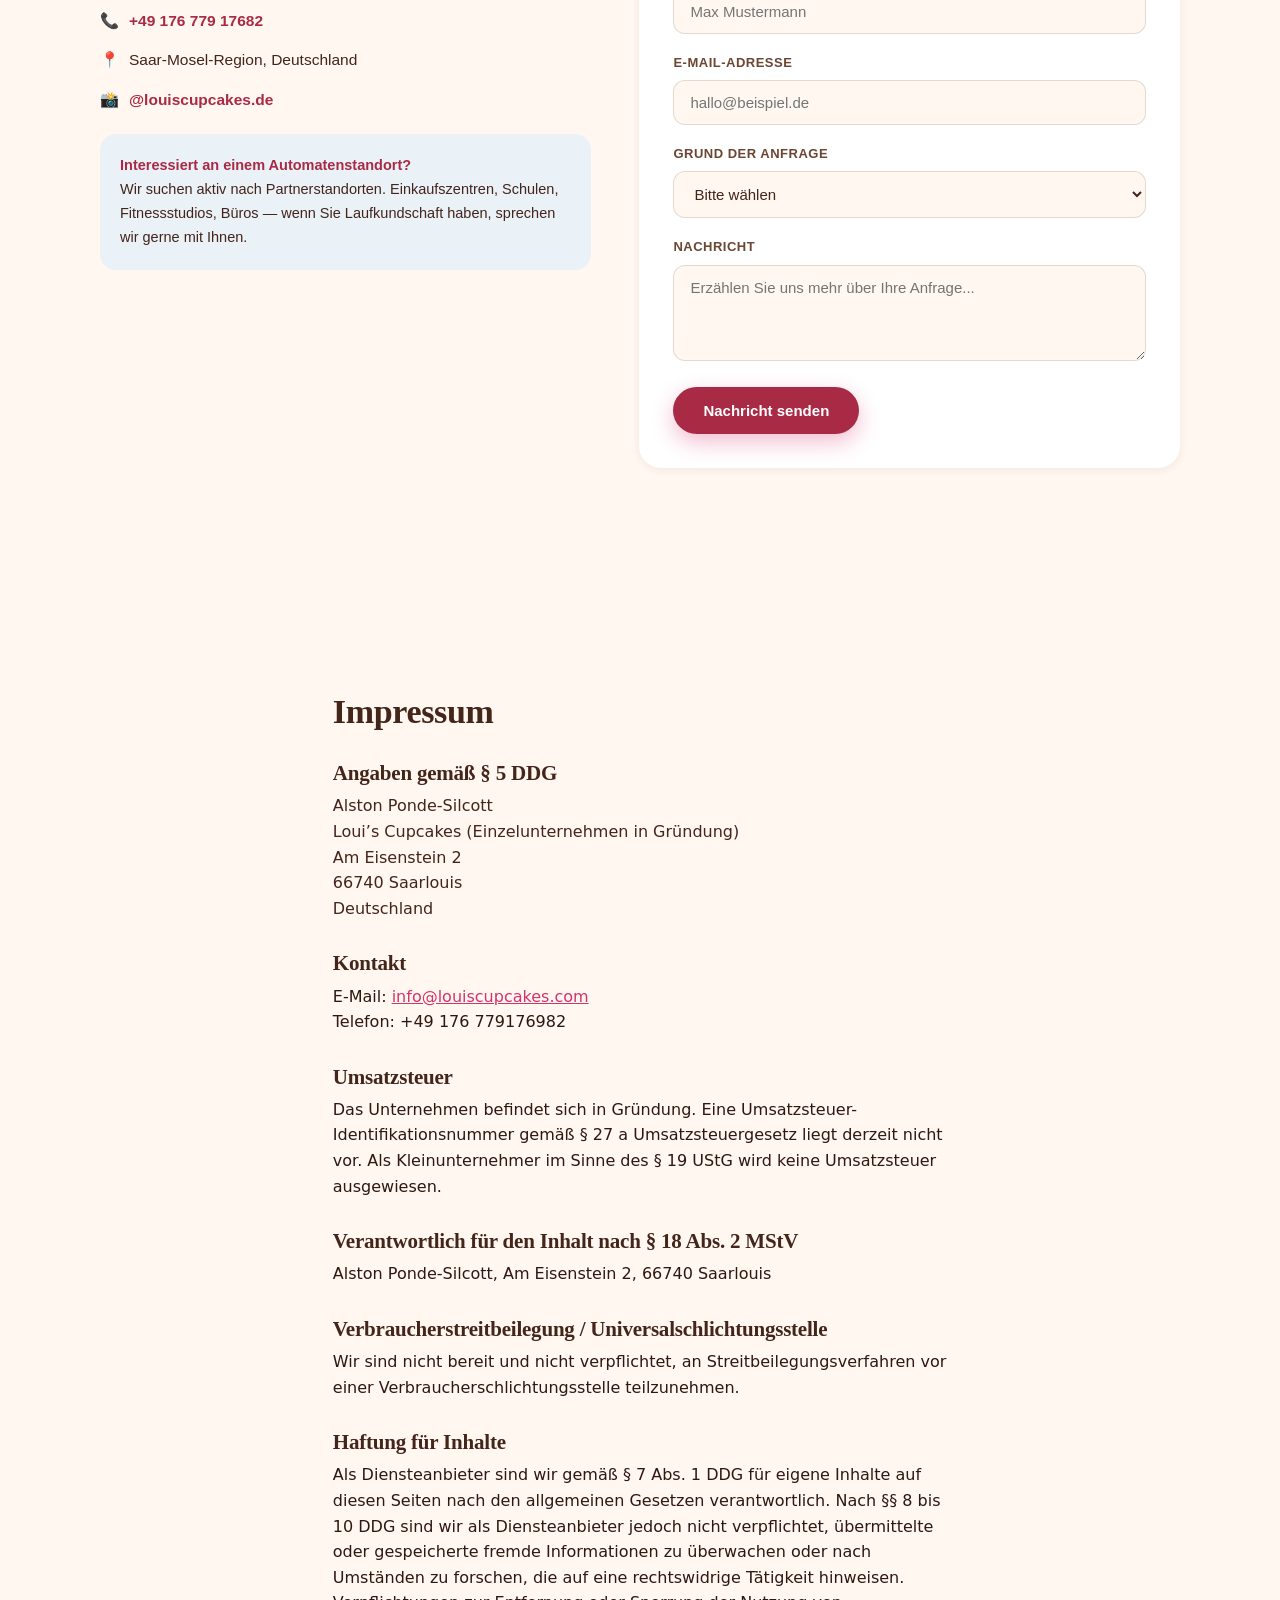
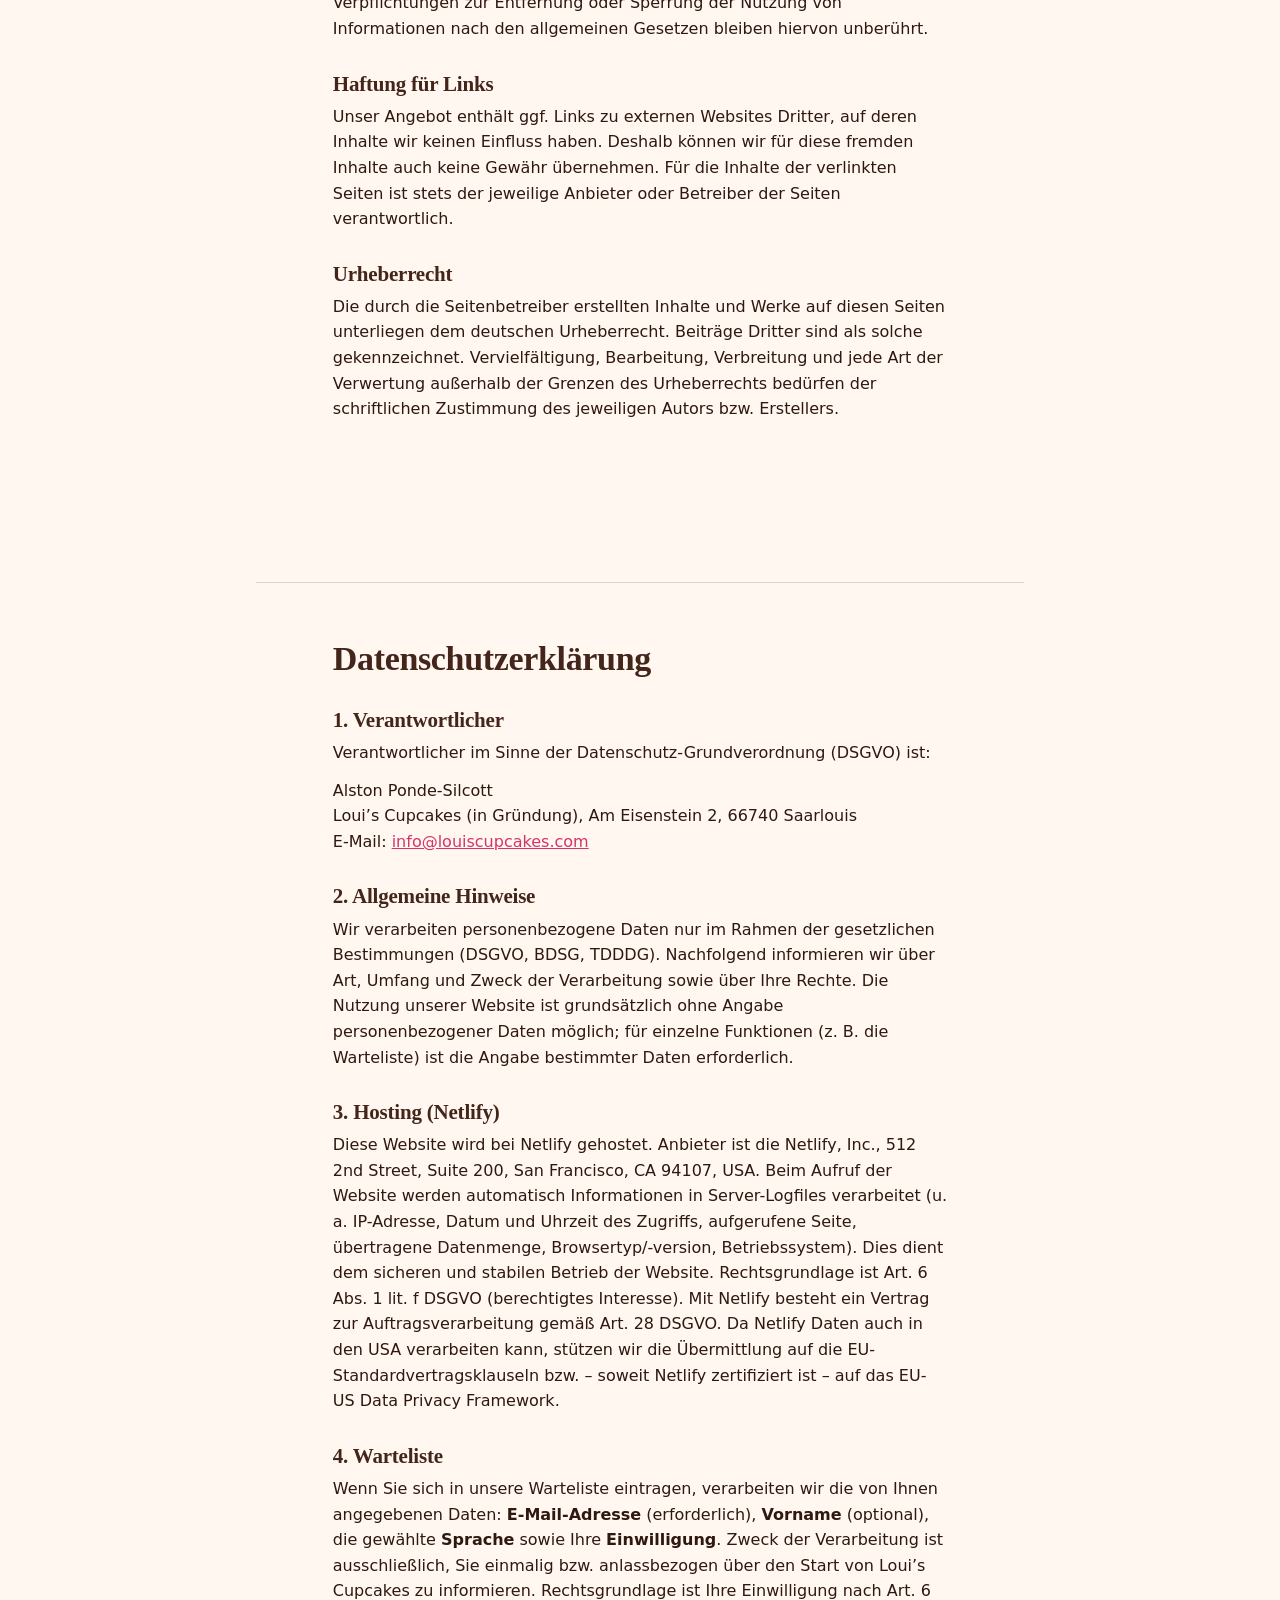
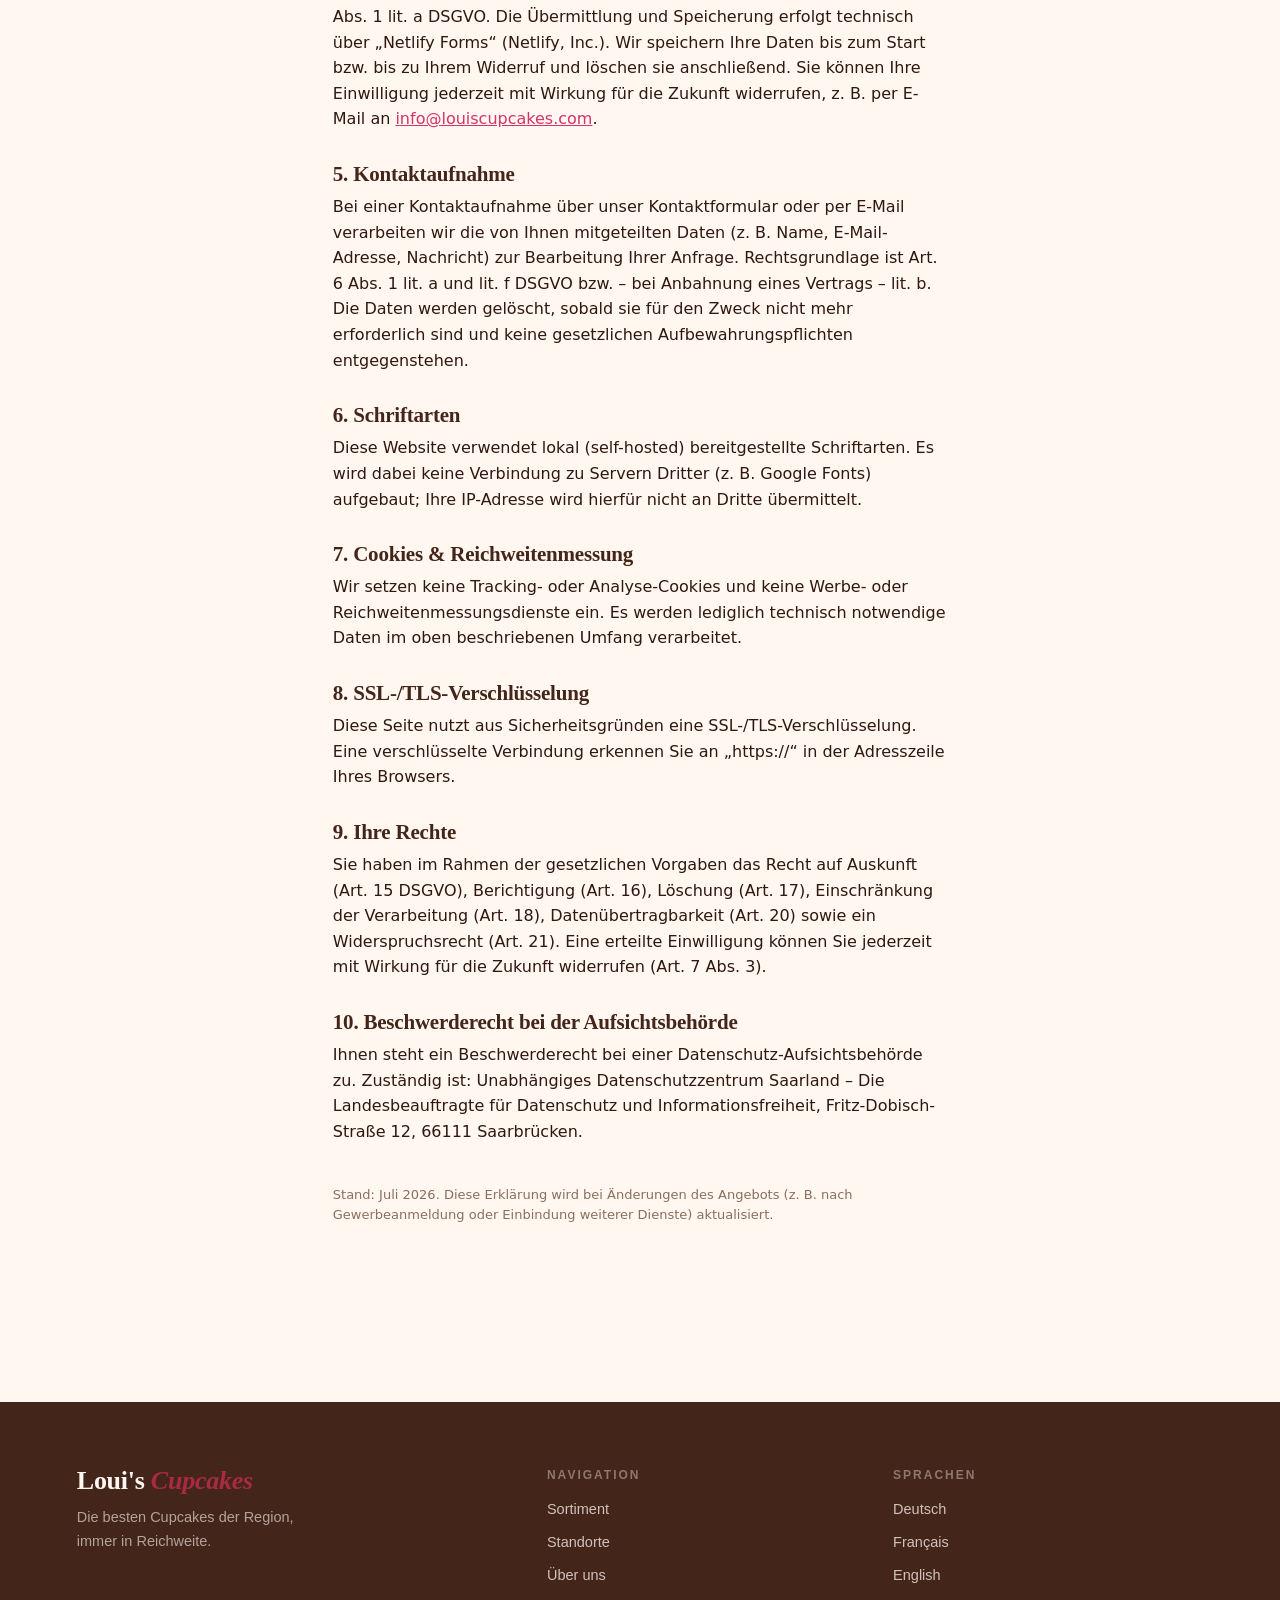
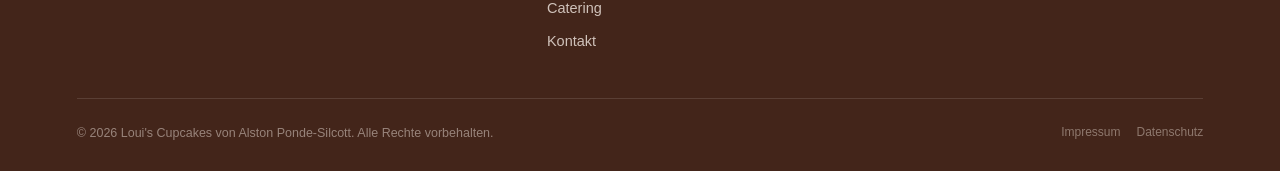
==== commit bdc60929: "Add files via upload" ====
--- a/index.html
+++ b/index.html
@@ -606,6 +606,157 @@
 </section>
 
 <!-- FOOTER -->
+<!-- Impressum & Datenschutz (German) -->
+<style>
+.legal{ --ink:#43251A; --cocoa:#2E1810; --gold:#C9913D; --raspberry:#D6336C; --line:#E6D3C1;
+    max-width:820px; margin:0 auto; padding:56px 26px 80px; color:var(--cocoa);
+    font-family:"Karla",system-ui,sans-serif; font-size:16px; line-height:1.6; }
+  .legal section{ scroll-margin-top:90px; }
+  .legal section + section{ margin-top:64px; padding-top:56px; border-top:1px solid var(--line); }
+  .legal h1{ font-family:"Fraunces",serif; font-weight:700; font-size:34px; color:var(--ink); margin:0 0 6px; }
+  .legal h2{ font-family:"Fraunces",serif; font-weight:700; font-size:21px; color:var(--ink); margin:30px 0 8px; }
+  .legal p{ margin:0 0 12px; }
+  .legal .lead{ color:var(--ink); }
+  .legal a{ color:var(--raspberry); }
+  .legal .fill{ background:#FBE3B0; color:#5b3a12; padding:1px 7px; border-radius:5px; font-weight:700; }
+  .legal .muted{ font-size:13px; color:#8a6f5f; margin-top:40px; }
+  .legal address{ font-style:normal; }
+</style>
+<div class="legal">
+
+  <!-- ================= IMPRESSUM ================= -->
+  <section id="impressum">
+    <h1>Impressum</h1>
+
+    <h2>Angaben gemäß § 5 DDG</h2>
+    <address class="lead">
+      Alston Ponde-Silcott<br>
+      Loui&rsquo;s Cupcakes (Einzelunternehmen in Gründung)<br>
+      Am Eisenstein 2<br>
+      66740 Saarlouis<br>
+      Deutschland
+    </address>
+
+    <h2>Kontakt</h2>
+    <p>
+      E-Mail: <a href="mailto:info@louiscupcakes.com">info@louiscupcakes.com</a><br>
+      Telefon: +49 176 779176982
+    </p>
+
+    <h2>Umsatzsteuer</h2>
+    <p>Das Unternehmen befindet sich in Gründung. Eine Umsatzsteuer-Identifikationsnummer
+    gemäß § 27 a Umsatzsteuergesetz liegt derzeit nicht vor. Als Kleinunternehmer im Sinne
+    des § 19 UStG wird keine Umsatzsteuer ausgewiesen.</p>
+
+    <h2>Verantwortlich für den Inhalt nach § 18 Abs. 2 MStV</h2>
+    <address>
+      Alston Ponde-Silcott, Am Eisenstein 2, 66740 Saarlouis
+    </address>
+
+    <h2>Verbraucherstreitbeilegung / Universalschlichtungsstelle</h2>
+    <p>Wir sind nicht bereit und nicht verpflichtet, an Streitbeilegungsverfahren vor einer
+    Verbraucherschlichtungsstelle teilzunehmen.</p>
+
+    <h2>Haftung für Inhalte</h2>
+    <p>Als Diensteanbieter sind wir gemäß § 7 Abs. 1 DDG für eigene Inhalte auf diesen Seiten
+    nach den allgemeinen Gesetzen verantwortlich. Nach §§ 8 bis 10 DDG sind wir als
+    Diensteanbieter jedoch nicht verpflichtet, übermittelte oder gespeicherte fremde
+    Informationen zu überwachen oder nach Umständen zu forschen, die auf eine rechtswidrige
+    Tätigkeit hinweisen. Verpflichtungen zur Entfernung oder Sperrung der Nutzung von
+    Informationen nach den allgemeinen Gesetzen bleiben hiervon unberührt.</p>
+
+    <h2>Haftung für Links</h2>
+    <p>Unser Angebot enthält ggf. Links zu externen Websites Dritter, auf deren Inhalte wir
+    keinen Einfluss haben. Deshalb können wir für diese fremden Inhalte auch keine Gewähr
+    übernehmen. Für die Inhalte der verlinkten Seiten ist stets der jeweilige Anbieter oder
+    Betreiber der Seiten verantwortlich.</p>
+
+    <h2>Urheberrecht</h2>
+    <p>Die durch die Seitenbetreiber erstellten Inhalte und Werke auf diesen Seiten unterliegen
+    dem deutschen Urheberrecht. Beiträge Dritter sind als solche gekennzeichnet. Vervielfältigung,
+    Bearbeitung, Verbreitung und jede Art der Verwertung außerhalb der Grenzen des Urheberrechts
+    bedürfen der schriftlichen Zustimmung des jeweiligen Autors bzw. Erstellers.</p>
+  </section>
+
+  <!-- ================= DATENSCHUTZ ================= -->
+  <section id="datenschutz">
+    <h1>Datenschutzerklärung</h1>
+
+    <h2>1. Verantwortlicher</h2>
+    <p>Verantwortlicher im Sinne der Datenschutz-Grundverordnung (DSGVO) ist:</p>
+    <address>
+      Alston Ponde-Silcott<br>
+      Loui&rsquo;s Cupcakes (in Gründung), Am Eisenstein 2, 66740 Saarlouis<br>
+      E-Mail: <a href="mailto:info@louiscupcakes.com">info@louiscupcakes.com</a>
+    </address>
+
+    <h2>2. Allgemeine Hinweise</h2>
+    <p>Wir verarbeiten personenbezogene Daten nur im Rahmen der gesetzlichen Bestimmungen
+    (DSGVO, BDSG, TDDDG). Nachfolgend informieren wir über Art, Umfang und Zweck der Verarbeitung
+    sowie über Ihre Rechte. Die Nutzung unserer Website ist grundsätzlich ohne Angabe
+    personenbezogener Daten möglich; für einzelne Funktionen (z. B. die Warteliste) ist die
+    Angabe bestimmter Daten erforderlich.</p>
+
+    <h2>3. Hosting (Netlify)</h2>
+    <p>Diese Website wird bei Netlify gehostet. Anbieter ist die Netlify, Inc.,
+    512 2nd Street, Suite 200, San Francisco, CA 94107, USA. Beim Aufruf der Website werden
+    automatisch Informationen in Server-Logfiles verarbeitet (u. a. IP-Adresse, Datum und Uhrzeit
+    des Zugriffs, aufgerufene Seite, übertragene Datenmenge, Browsertyp/-version, Betriebssystem).
+    Dies dient dem sicheren und stabilen Betrieb der Website. Rechtsgrundlage ist Art. 6 Abs. 1
+    lit. f DSGVO (berechtigtes Interesse). Mit Netlify besteht ein Vertrag zur Auftragsverarbeitung
+    gemäß Art. 28 DSGVO. Da Netlify Daten auch in den USA verarbeiten kann, stützen wir die
+    Übermittlung auf die EU-Standardvertragsklauseln bzw. – soweit Netlify zertifiziert ist – auf
+    das EU-US Data Privacy Framework.</p>
+
+    <h2>4. Warteliste</h2>
+    <p>Wenn Sie sich in unsere Warteliste eintragen, verarbeiten wir die von Ihnen angegebenen
+    Daten: <strong>E-Mail-Adresse</strong> (erforderlich), <strong>Vorname</strong> (optional),
+    die gewählte <strong>Sprache</strong> sowie Ihre <strong>Einwilligung</strong>. Zweck der
+    Verarbeitung ist ausschließlich, Sie einmalig bzw. anlassbezogen über den Start von
+    Loui&rsquo;s Cupcakes zu informieren. Rechtsgrundlage ist Ihre Einwilligung nach Art. 6 Abs. 1
+    lit. a DSGVO. Die Übermittlung und Speicherung erfolgt technisch über „Netlify Forms&ldquo;
+    (Netlify, Inc.). Wir speichern Ihre Daten bis zum Start bzw. bis zu Ihrem Widerruf und löschen
+    sie anschließend. Sie können Ihre Einwilligung jederzeit mit Wirkung für die Zukunft
+    widerrufen, z. B. per E-Mail an <a href="mailto:info@louiscupcakes.com">info@louiscupcakes.com</a>.</p>
+
+    <h2>5. Kontaktaufnahme</h2>
+    <p>Bei einer Kontaktaufnahme über unser Kontaktformular oder per E-Mail verarbeiten wir die
+    von Ihnen mitgeteilten Daten (z. B. Name, E-Mail-Adresse, Nachricht) zur Bearbeitung Ihrer
+    Anfrage. Rechtsgrundlage ist Art. 6 Abs. 1 lit. a und lit. f DSGVO bzw. – bei Anbahnung eines
+    Vertrags – lit. b. Die Daten werden gelöscht, sobald sie für den Zweck nicht mehr erforderlich
+    sind und keine gesetzlichen Aufbewahrungspflichten entgegenstehen.</p>
+
+    <h2>6. Schriftarten</h2>
+    <p>Diese Website verwendet lokal (self-hosted) bereitgestellte Schriftarten. Es wird dabei
+    keine Verbindung zu Servern Dritter (z. B. Google Fonts) aufgebaut; Ihre IP-Adresse wird
+    hierfür nicht an Dritte übermittelt.</p>
+
+    <h2>7. Cookies &amp; Reichweitenmessung</h2>
+    <p>Wir setzen keine Tracking- oder Analyse-Cookies und keine Werbe- oder
+    Reichweitenmessungsdienste ein. Es werden lediglich technisch notwendige Daten im oben
+    beschriebenen Umfang verarbeitet.</p>
+
+    <h2>8. SSL-/TLS-Verschlüsselung</h2>
+    <p>Diese Seite nutzt aus Sicherheitsgründen eine SSL-/TLS-Verschlüsselung. Eine verschlüsselte
+    Verbindung erkennen Sie an „https://&ldquo; in der Adresszeile Ihres Browsers.</p>
+
+    <h2>9. Ihre Rechte</h2>
+    <p>Sie haben im Rahmen der gesetzlichen Vorgaben das Recht auf Auskunft (Art. 15 DSGVO),
+    Berichtigung (Art. 16), Löschung (Art. 17), Einschränkung der Verarbeitung (Art. 18),
+    Datenübertragbarkeit (Art. 20) sowie ein Widerspruchsrecht (Art. 21). Eine erteilte
+    Einwilligung können Sie jederzeit mit Wirkung für die Zukunft widerrufen (Art. 7 Abs. 3).</p>
+
+    <h2>10. Beschwerderecht bei der Aufsichtsbehörde</h2>
+    <p>Ihnen steht ein Beschwerderecht bei einer Datenschutz-Aufsichtsbehörde zu. Zuständig ist:
+    Unabhängiges Datenschutzzentrum Saarland – Die Landesbeauftragte für Datenschutz und
+    Informationsfreiheit, Fritz-Dobisch-Straße 12, 66111 Saarbrücken.</p>
+
+    <p class="muted">Stand: Juli 2026. Diese Erklärung wird bei Änderungen des Angebots
+    (z. B. nach Gewerbeanmeldung oder Einbindung weiterer Dienste) aktualisiert.</p>
+  </section>
+
+</div>
+
 <footer>
   <div class="footer-inner">
     <div>
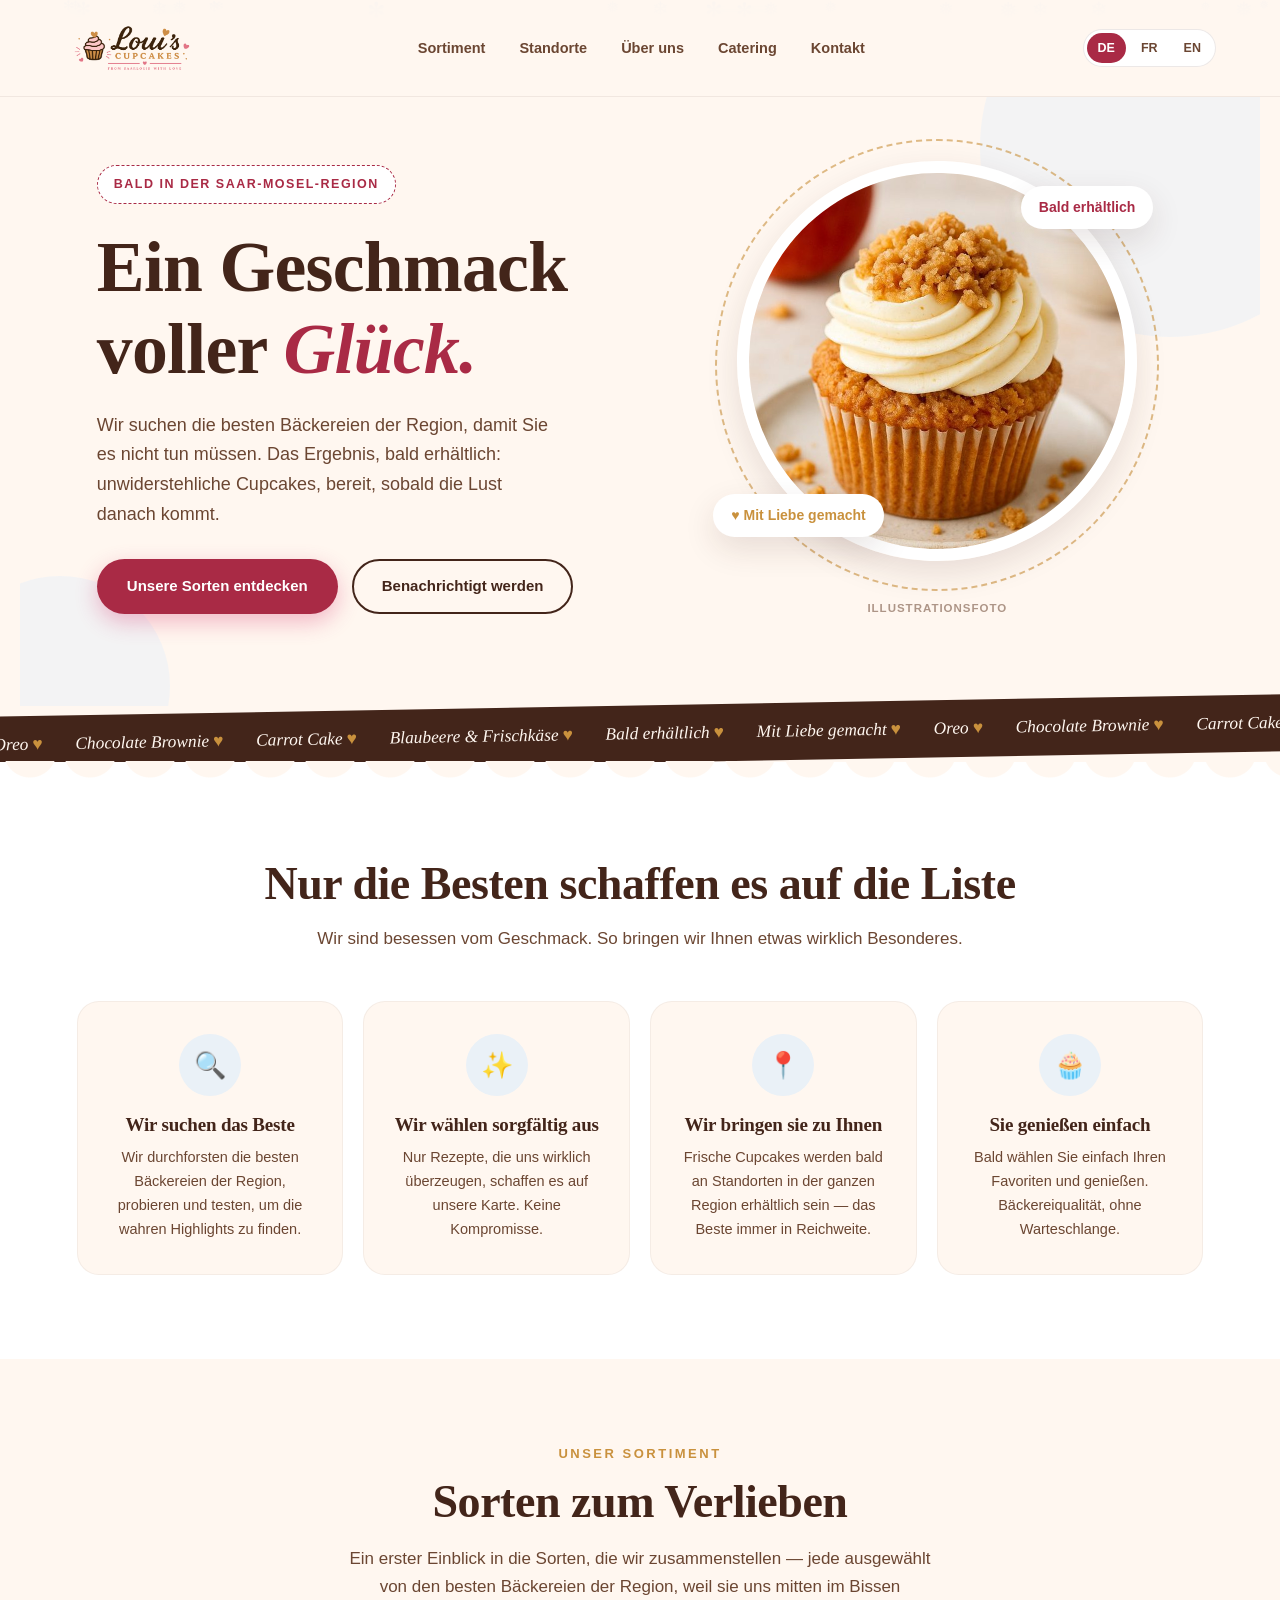
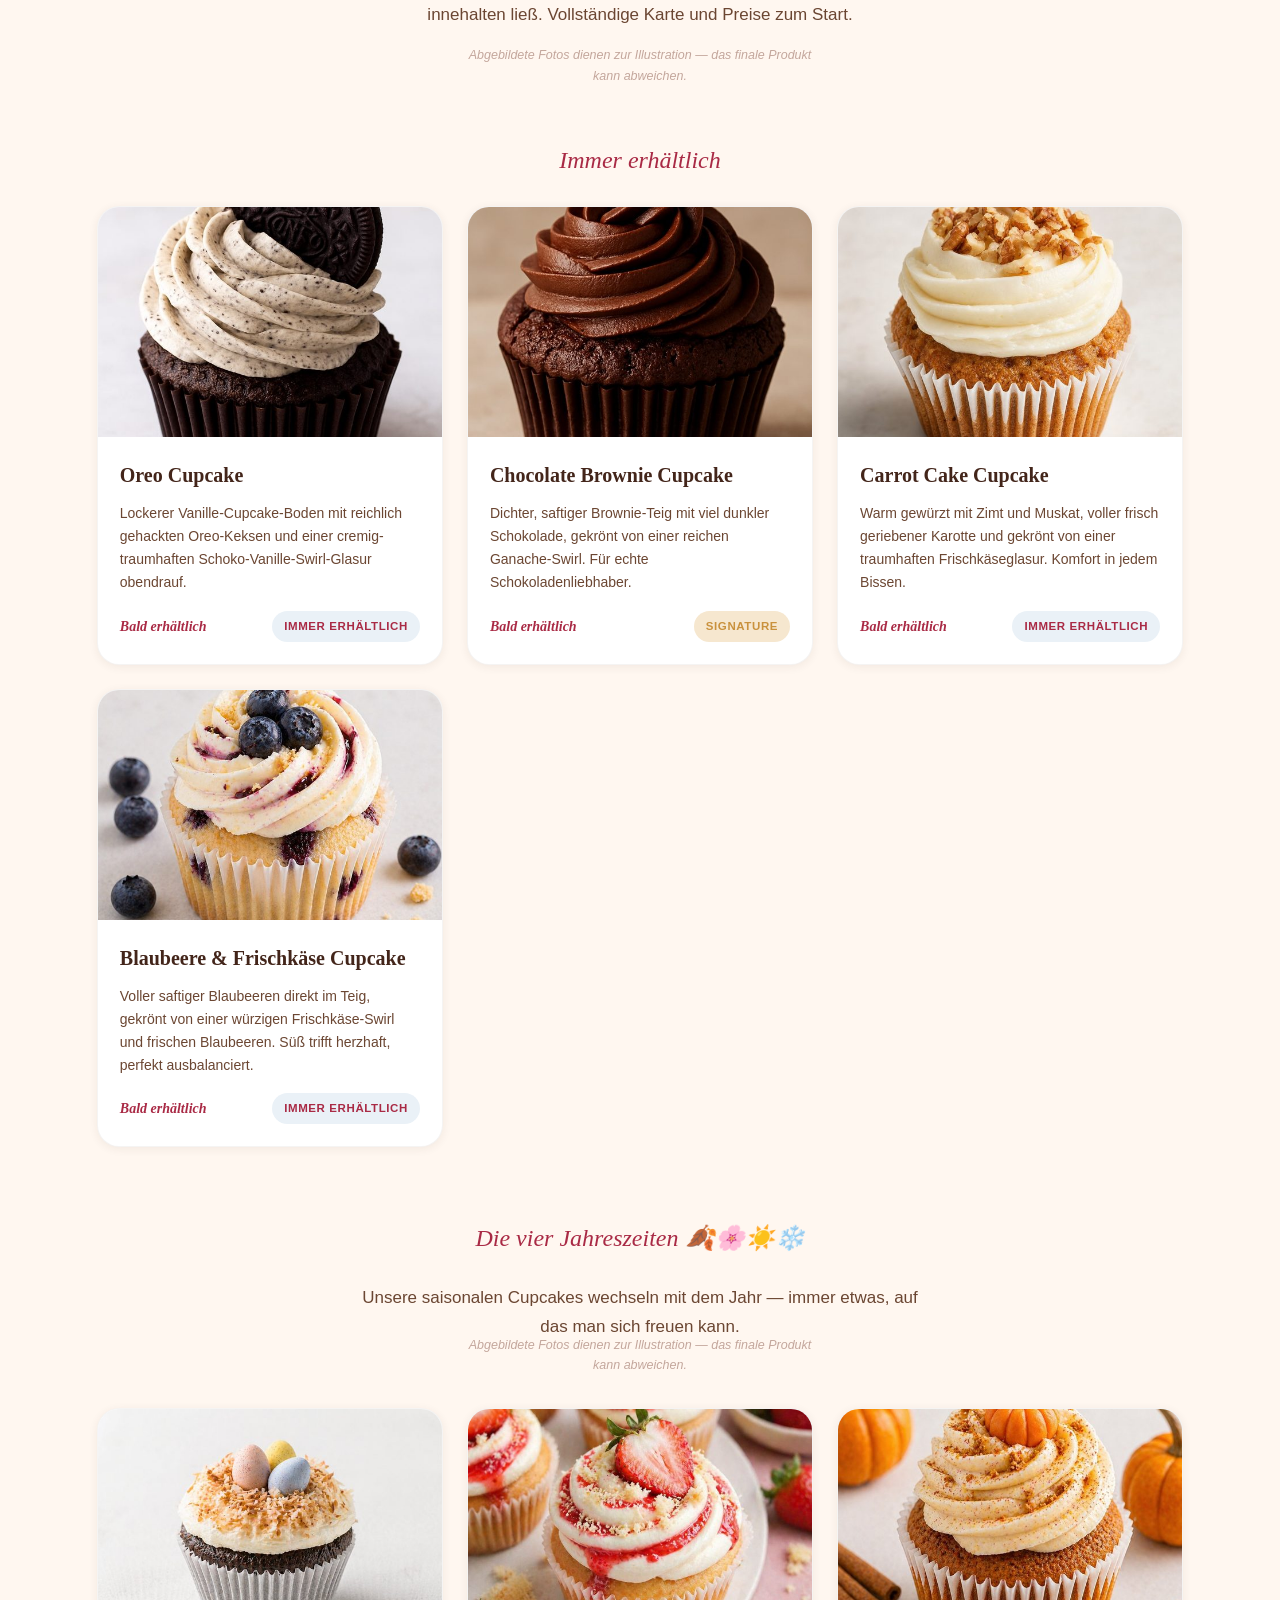
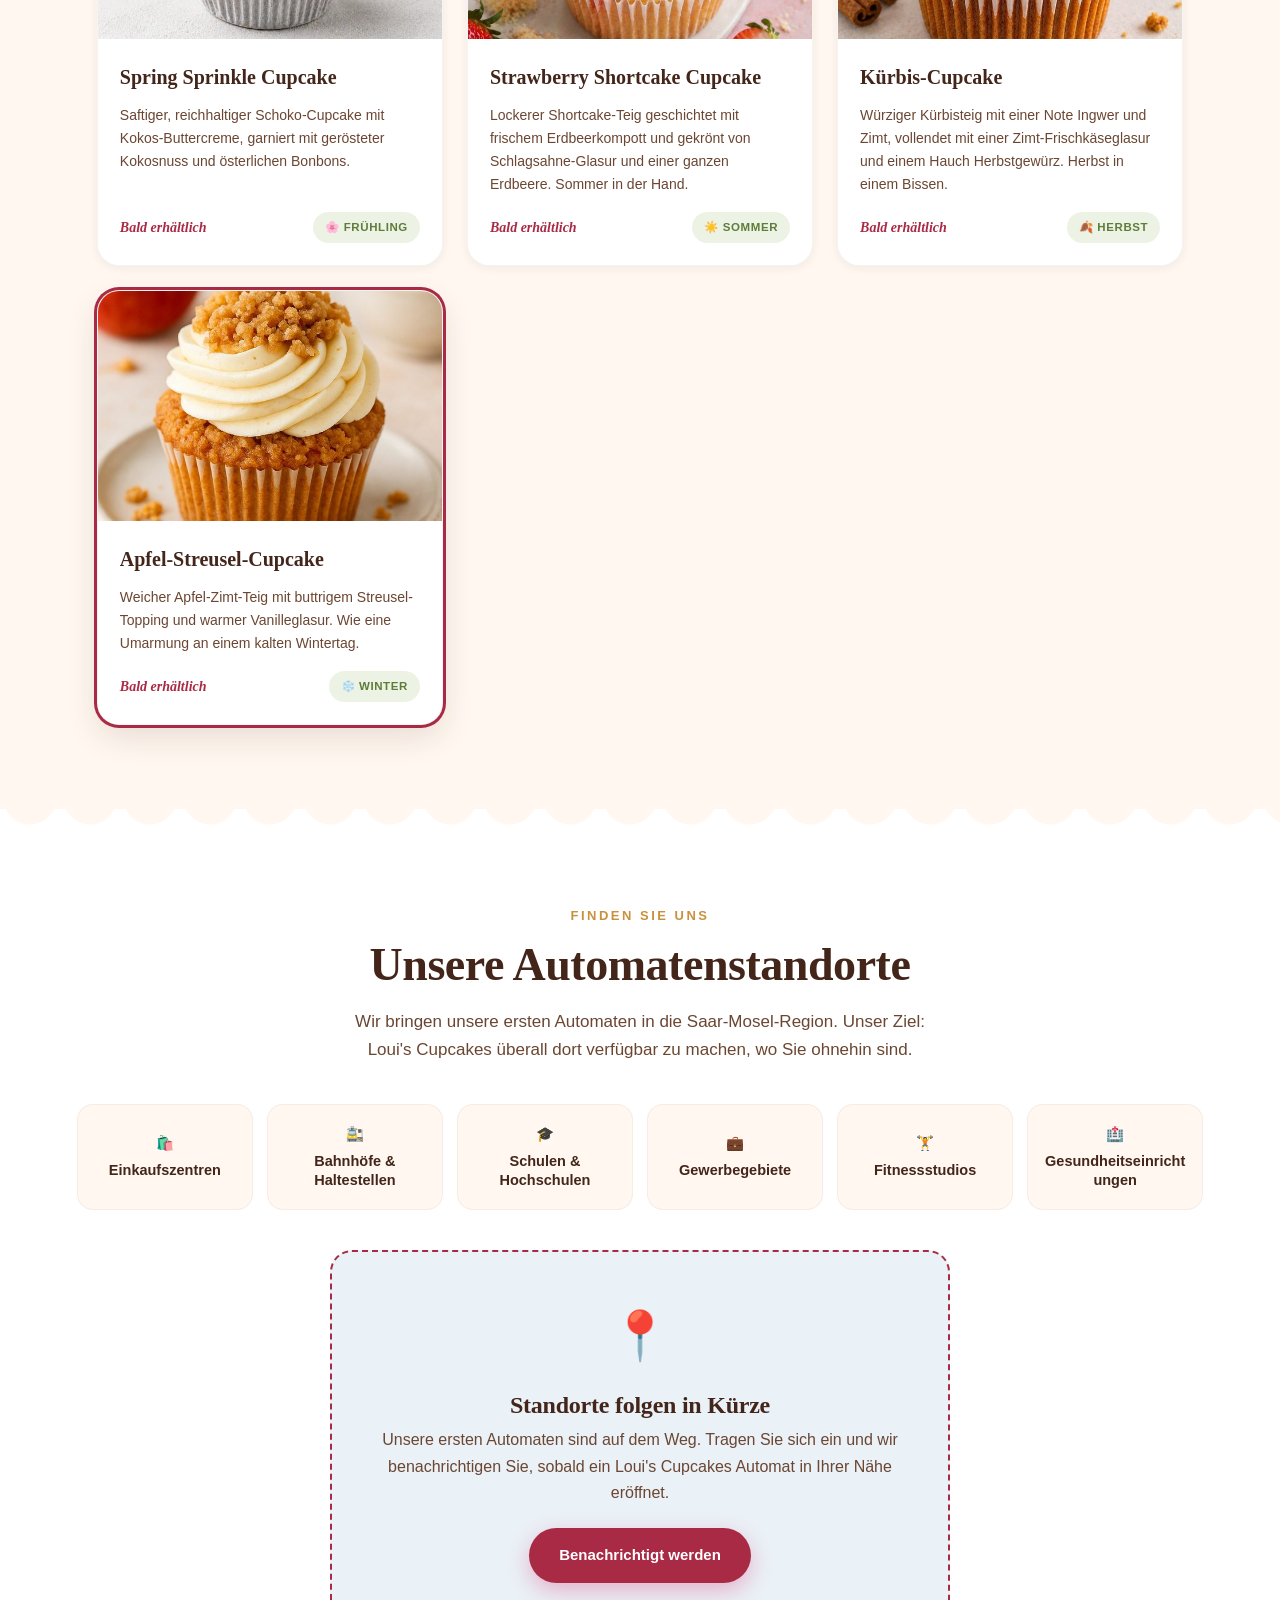
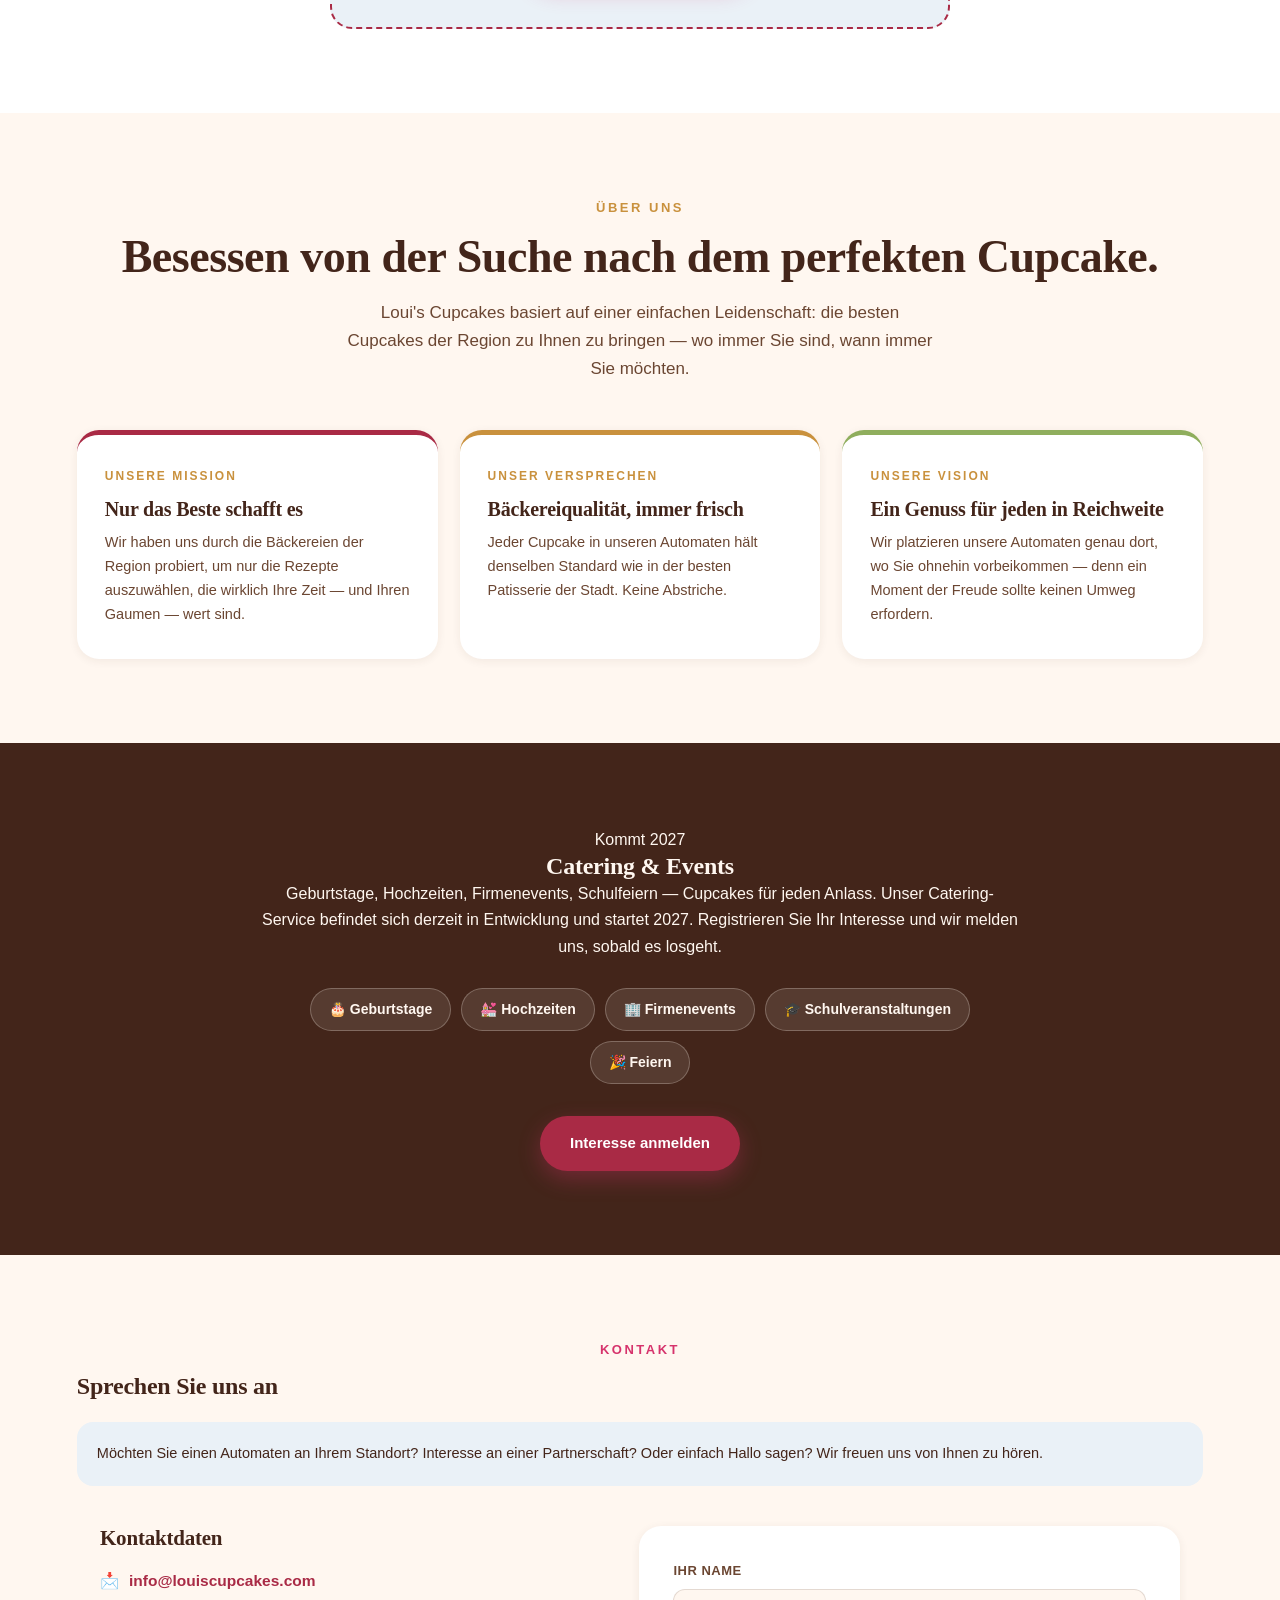
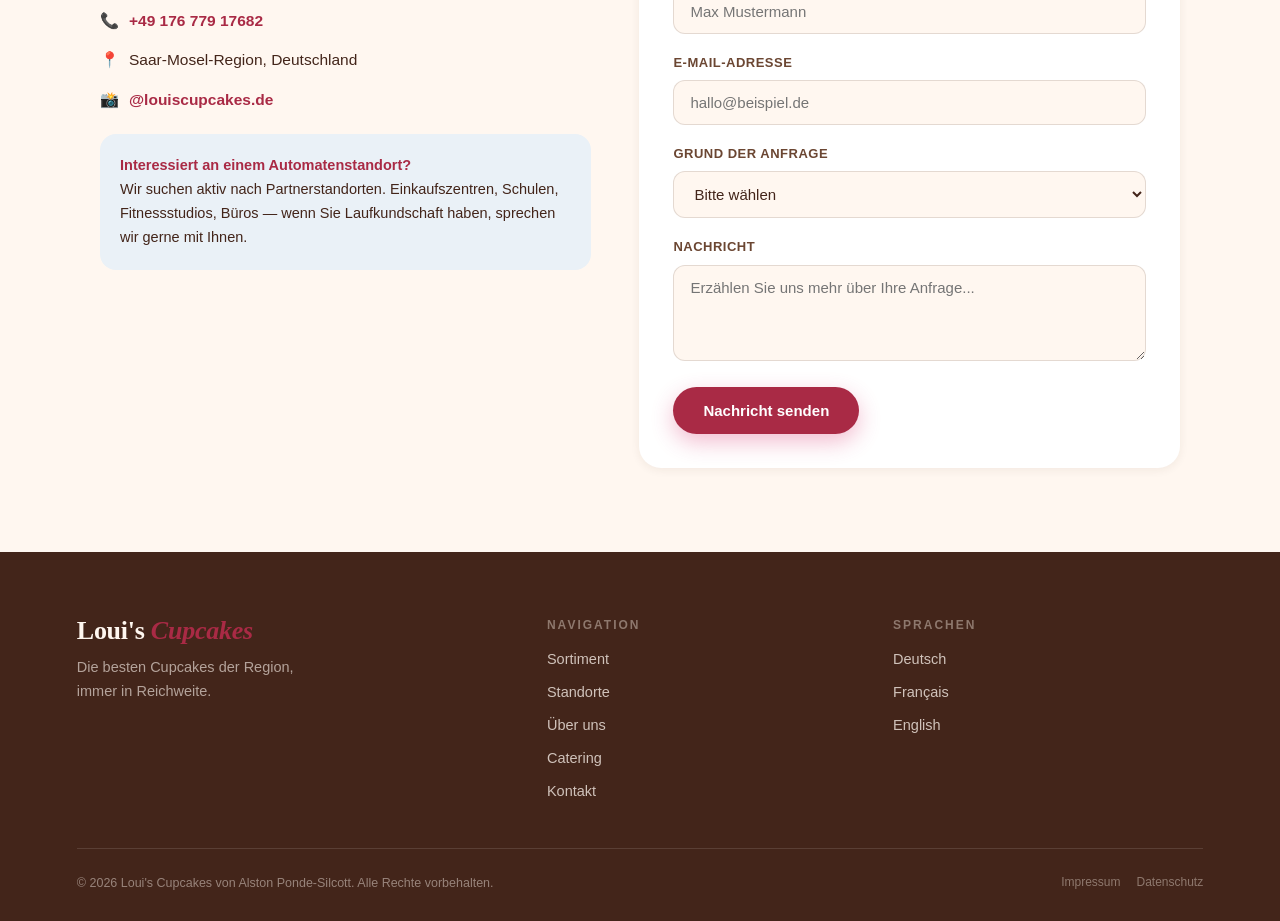
==== commit 291c7b67: "Add files via upload" ====
--- a/index.html
+++ b/index.html
@@ -606,157 +606,6 @@
 </section>
 
 <!-- FOOTER -->
-<!-- Impressum & Datenschutz (German) -->
-<style>
-.legal{ --ink:#43251A; --cocoa:#2E1810; --gold:#C9913D; --raspberry:#D6336C; --line:#E6D3C1;
-    max-width:820px; margin:0 auto; padding:56px 26px 80px; color:var(--cocoa);
-    font-family:"Karla",system-ui,sans-serif; font-size:16px; line-height:1.6; }
-  .legal section{ scroll-margin-top:90px; }
-  .legal section + section{ margin-top:64px; padding-top:56px; border-top:1px solid var(--line); }
-  .legal h1{ font-family:"Fraunces",serif; font-weight:700; font-size:34px; color:var(--ink); margin:0 0 6px; }
-  .legal h2{ font-family:"Fraunces",serif; font-weight:700; font-size:21px; color:var(--ink); margin:30px 0 8px; }
-  .legal p{ margin:0 0 12px; }
-  .legal .lead{ color:var(--ink); }
-  .legal a{ color:var(--raspberry); }
-  .legal .fill{ background:#FBE3B0; color:#5b3a12; padding:1px 7px; border-radius:5px; font-weight:700; }
-  .legal .muted{ font-size:13px; color:#8a6f5f; margin-top:40px; }
-  .legal address{ font-style:normal; }
-</style>
-<div class="legal">
-
-  <!-- ================= IMPRESSUM ================= -->
-  <section id="impressum">
-    <h1>Impressum</h1>
-
-    <h2>Angaben gemäß § 5 DDG</h2>
-    <address class="lead">
-      Alston Ponde-Silcott<br>
-      Loui&rsquo;s Cupcakes (Einzelunternehmen in Gründung)<br>
-      Am Eisenstein 2<br>
-      66740 Saarlouis<br>
-      Deutschland
-    </address>
-
-    <h2>Kontakt</h2>
-    <p>
-      E-Mail: <a href="mailto:info@louiscupcakes.com">info@louiscupcakes.com</a><br>
-      Telefon: +49 176 779176982
-    </p>
-
-    <h2>Umsatzsteuer</h2>
-    <p>Das Unternehmen befindet sich in Gründung. Eine Umsatzsteuer-Identifikationsnummer
-    gemäß § 27 a Umsatzsteuergesetz liegt derzeit nicht vor. Als Kleinunternehmer im Sinne
-    des § 19 UStG wird keine Umsatzsteuer ausgewiesen.</p>
-
-    <h2>Verantwortlich für den Inhalt nach § 18 Abs. 2 MStV</h2>
-    <address>
-      Alston Ponde-Silcott, Am Eisenstein 2, 66740 Saarlouis
-    </address>
-
-    <h2>Verbraucherstreitbeilegung / Universalschlichtungsstelle</h2>
-    <p>Wir sind nicht bereit und nicht verpflichtet, an Streitbeilegungsverfahren vor einer
-    Verbraucherschlichtungsstelle teilzunehmen.</p>
-
-    <h2>Haftung für Inhalte</h2>
-    <p>Als Diensteanbieter sind wir gemäß § 7 Abs. 1 DDG für eigene Inhalte auf diesen Seiten
-    nach den allgemeinen Gesetzen verantwortlich. Nach §§ 8 bis 10 DDG sind wir als
-    Diensteanbieter jedoch nicht verpflichtet, übermittelte oder gespeicherte fremde
-    Informationen zu überwachen oder nach Umständen zu forschen, die auf eine rechtswidrige
-    Tätigkeit hinweisen. Verpflichtungen zur Entfernung oder Sperrung der Nutzung von
-    Informationen nach den allgemeinen Gesetzen bleiben hiervon unberührt.</p>
-
-    <h2>Haftung für Links</h2>
-    <p>Unser Angebot enthält ggf. Links zu externen Websites Dritter, auf deren Inhalte wir
-    keinen Einfluss haben. Deshalb können wir für diese fremden Inhalte auch keine Gewähr
-    übernehmen. Für die Inhalte der verlinkten Seiten ist stets der jeweilige Anbieter oder
-    Betreiber der Seiten verantwortlich.</p>
-
-    <h2>Urheberrecht</h2>
-    <p>Die durch die Seitenbetreiber erstellten Inhalte und Werke auf diesen Seiten unterliegen
-    dem deutschen Urheberrecht. Beiträge Dritter sind als solche gekennzeichnet. Vervielfältigung,
-    Bearbeitung, Verbreitung und jede Art der Verwertung außerhalb der Grenzen des Urheberrechts
-    bedürfen der schriftlichen Zustimmung des jeweiligen Autors bzw. Erstellers.</p>
-  </section>
-
-  <!-- ================= DATENSCHUTZ ================= -->
-  <section id="datenschutz">
-    <h1>Datenschutzerklärung</h1>
-
-    <h2>1. Verantwortlicher</h2>
-    <p>Verantwortlicher im Sinne der Datenschutz-Grundverordnung (DSGVO) ist:</p>
-    <address>
-      Alston Ponde-Silcott<br>
-      Loui&rsquo;s Cupcakes (in Gründung), Am Eisenstein 2, 66740 Saarlouis<br>
-      E-Mail: <a href="mailto:info@louiscupcakes.com">info@louiscupcakes.com</a>
-    </address>
-
-    <h2>2. Allgemeine Hinweise</h2>
-    <p>Wir verarbeiten personenbezogene Daten nur im Rahmen der gesetzlichen Bestimmungen
-    (DSGVO, BDSG, TDDDG). Nachfolgend informieren wir über Art, Umfang und Zweck der Verarbeitung
-    sowie über Ihre Rechte. Die Nutzung unserer Website ist grundsätzlich ohne Angabe
-    personenbezogener Daten möglich; für einzelne Funktionen (z. B. die Warteliste) ist die
-    Angabe bestimmter Daten erforderlich.</p>
-
-    <h2>3. Hosting (Netlify)</h2>
-    <p>Diese Website wird bei Netlify gehostet. Anbieter ist die Netlify, Inc.,
-    512 2nd Street, Suite 200, San Francisco, CA 94107, USA. Beim Aufruf der Website werden
-    automatisch Informationen in Server-Logfiles verarbeitet (u. a. IP-Adresse, Datum und Uhrzeit
-    des Zugriffs, aufgerufene Seite, übertragene Datenmenge, Browsertyp/-version, Betriebssystem).
-    Dies dient dem sicheren und stabilen Betrieb der Website. Rechtsgrundlage ist Art. 6 Abs. 1
-    lit. f DSGVO (berechtigtes Interesse). Mit Netlify besteht ein Vertrag zur Auftragsverarbeitung
-    gemäß Art. 28 DSGVO. Da Netlify Daten auch in den USA verarbeiten kann, stützen wir die
-    Übermittlung auf die EU-Standardvertragsklauseln bzw. – soweit Netlify zertifiziert ist – auf
-    das EU-US Data Privacy Framework.</p>
-
-    <h2>4. Warteliste</h2>
-    <p>Wenn Sie sich in unsere Warteliste eintragen, verarbeiten wir die von Ihnen angegebenen
-    Daten: <strong>E-Mail-Adresse</strong> (erforderlich), <strong>Vorname</strong> (optional),
-    die gewählte <strong>Sprache</strong> sowie Ihre <strong>Einwilligung</strong>. Zweck der
-    Verarbeitung ist ausschließlich, Sie einmalig bzw. anlassbezogen über den Start von
-    Loui&rsquo;s Cupcakes zu informieren. Rechtsgrundlage ist Ihre Einwilligung nach Art. 6 Abs. 1
-    lit. a DSGVO. Die Übermittlung und Speicherung erfolgt technisch über „Netlify Forms&ldquo;
-    (Netlify, Inc.). Wir speichern Ihre Daten bis zum Start bzw. bis zu Ihrem Widerruf und löschen
-    sie anschließend. Sie können Ihre Einwilligung jederzeit mit Wirkung für die Zukunft
-    widerrufen, z. B. per E-Mail an <a href="mailto:info@louiscupcakes.com">info@louiscupcakes.com</a>.</p>
-
-    <h2>5. Kontaktaufnahme</h2>
-    <p>Bei einer Kontaktaufnahme über unser Kontaktformular oder per E-Mail verarbeiten wir die
-    von Ihnen mitgeteilten Daten (z. B. Name, E-Mail-Adresse, Nachricht) zur Bearbeitung Ihrer
-    Anfrage. Rechtsgrundlage ist Art. 6 Abs. 1 lit. a und lit. f DSGVO bzw. – bei Anbahnung eines
-    Vertrags – lit. b. Die Daten werden gelöscht, sobald sie für den Zweck nicht mehr erforderlich
-    sind und keine gesetzlichen Aufbewahrungspflichten entgegenstehen.</p>
-
-    <h2>6. Schriftarten</h2>
-    <p>Diese Website verwendet lokal (self-hosted) bereitgestellte Schriftarten. Es wird dabei
-    keine Verbindung zu Servern Dritter (z. B. Google Fonts) aufgebaut; Ihre IP-Adresse wird
-    hierfür nicht an Dritte übermittelt.</p>
-
-    <h2>7. Cookies &amp; Reichweitenmessung</h2>
-    <p>Wir setzen keine Tracking- oder Analyse-Cookies und keine Werbe- oder
-    Reichweitenmessungsdienste ein. Es werden lediglich technisch notwendige Daten im oben
-    beschriebenen Umfang verarbeitet.</p>
-
-    <h2>8. SSL-/TLS-Verschlüsselung</h2>
-    <p>Diese Seite nutzt aus Sicherheitsgründen eine SSL-/TLS-Verschlüsselung. Eine verschlüsselte
-    Verbindung erkennen Sie an „https://&ldquo; in der Adresszeile Ihres Browsers.</p>
-
-    <h2>9. Ihre Rechte</h2>
-    <p>Sie haben im Rahmen der gesetzlichen Vorgaben das Recht auf Auskunft (Art. 15 DSGVO),
-    Berichtigung (Art. 16), Löschung (Art. 17), Einschränkung der Verarbeitung (Art. 18),
-    Datenübertragbarkeit (Art. 20) sowie ein Widerspruchsrecht (Art. 21). Eine erteilte
-    Einwilligung können Sie jederzeit mit Wirkung für die Zukunft widerrufen (Art. 7 Abs. 3).</p>
-
-    <h2>10. Beschwerderecht bei der Aufsichtsbehörde</h2>
-    <p>Ihnen steht ein Beschwerderecht bei einer Datenschutz-Aufsichtsbehörde zu. Zuständig ist:
-    Unabhängiges Datenschutzzentrum Saarland – Die Landesbeauftragte für Datenschutz und
-    Informationsfreiheit, Fritz-Dobisch-Straße 12, 66111 Saarbrücken.</p>
-
-    <p class="muted">Stand: Juli 2026. Diese Erklärung wird bei Änderungen des Angebots
-    (z. B. nach Gewerbeanmeldung oder Einbindung weiterer Dienste) aktualisiert.</p>
-  </section>
-
-</div>
-
 <footer>
   <div class="footer-inner">
     <div>
@@ -787,8 +636,8 @@
       © 2026 Loui's Cupcakes von Alston Ponde-Silcott. Alle Rechte vorbehalten.
     </div>
     <div style="display:flex;gap:16px;">
-      <a href="index.html#impressum" style="color:rgba(255,245,236,0.4);text-decoration:none;font-size:12px;">Impressum</a>
-      <a href="index.html#datenschutz" style="color:rgba(255,245,236,0.4);text-decoration:none;font-size:12px;">Datenschutz</a>
+      <a href="impressum.html" style="color:rgba(255,245,236,0.4);text-decoration:none;font-size:12px;">Impressum</a>
+      <a href="datenschutz.html" style="color:rgba(255,245,236,0.4);text-decoration:none;font-size:12px;">Datenschutz</a>
     </div>
   </div>
 </footer>
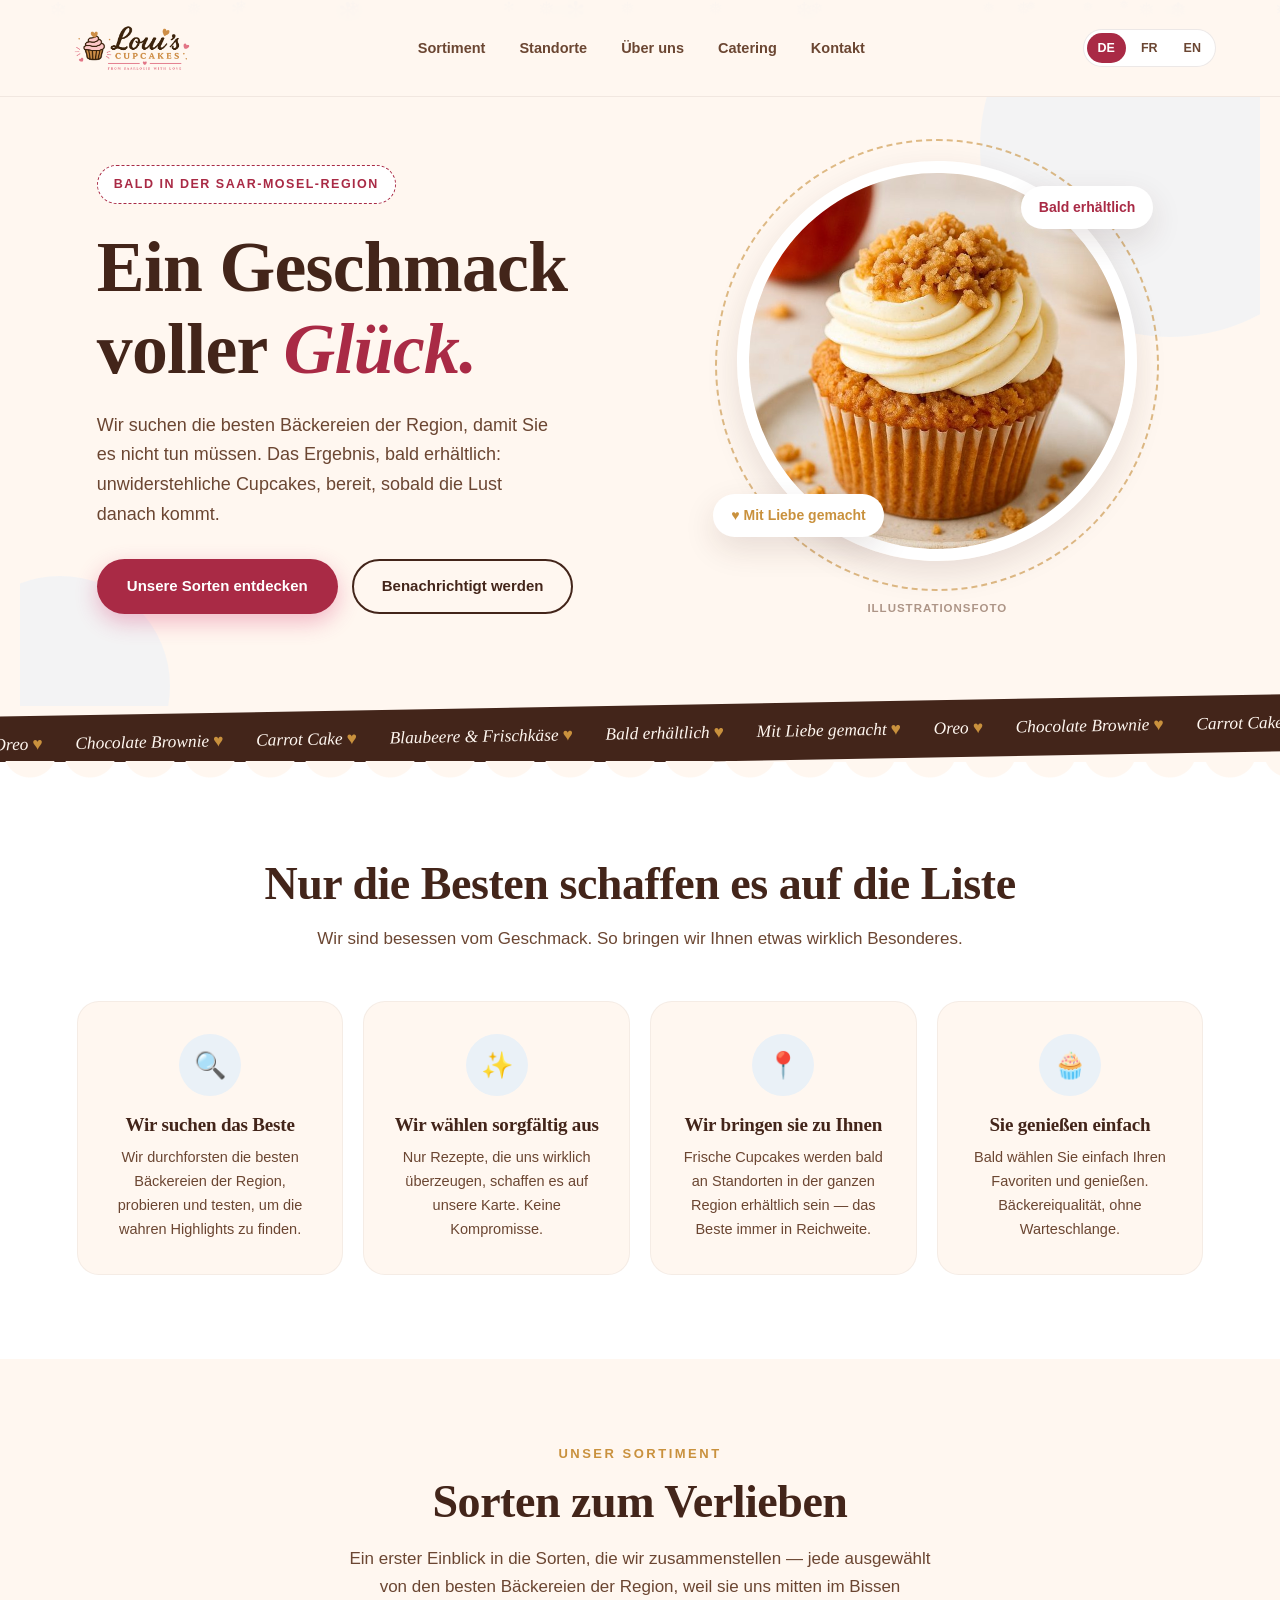
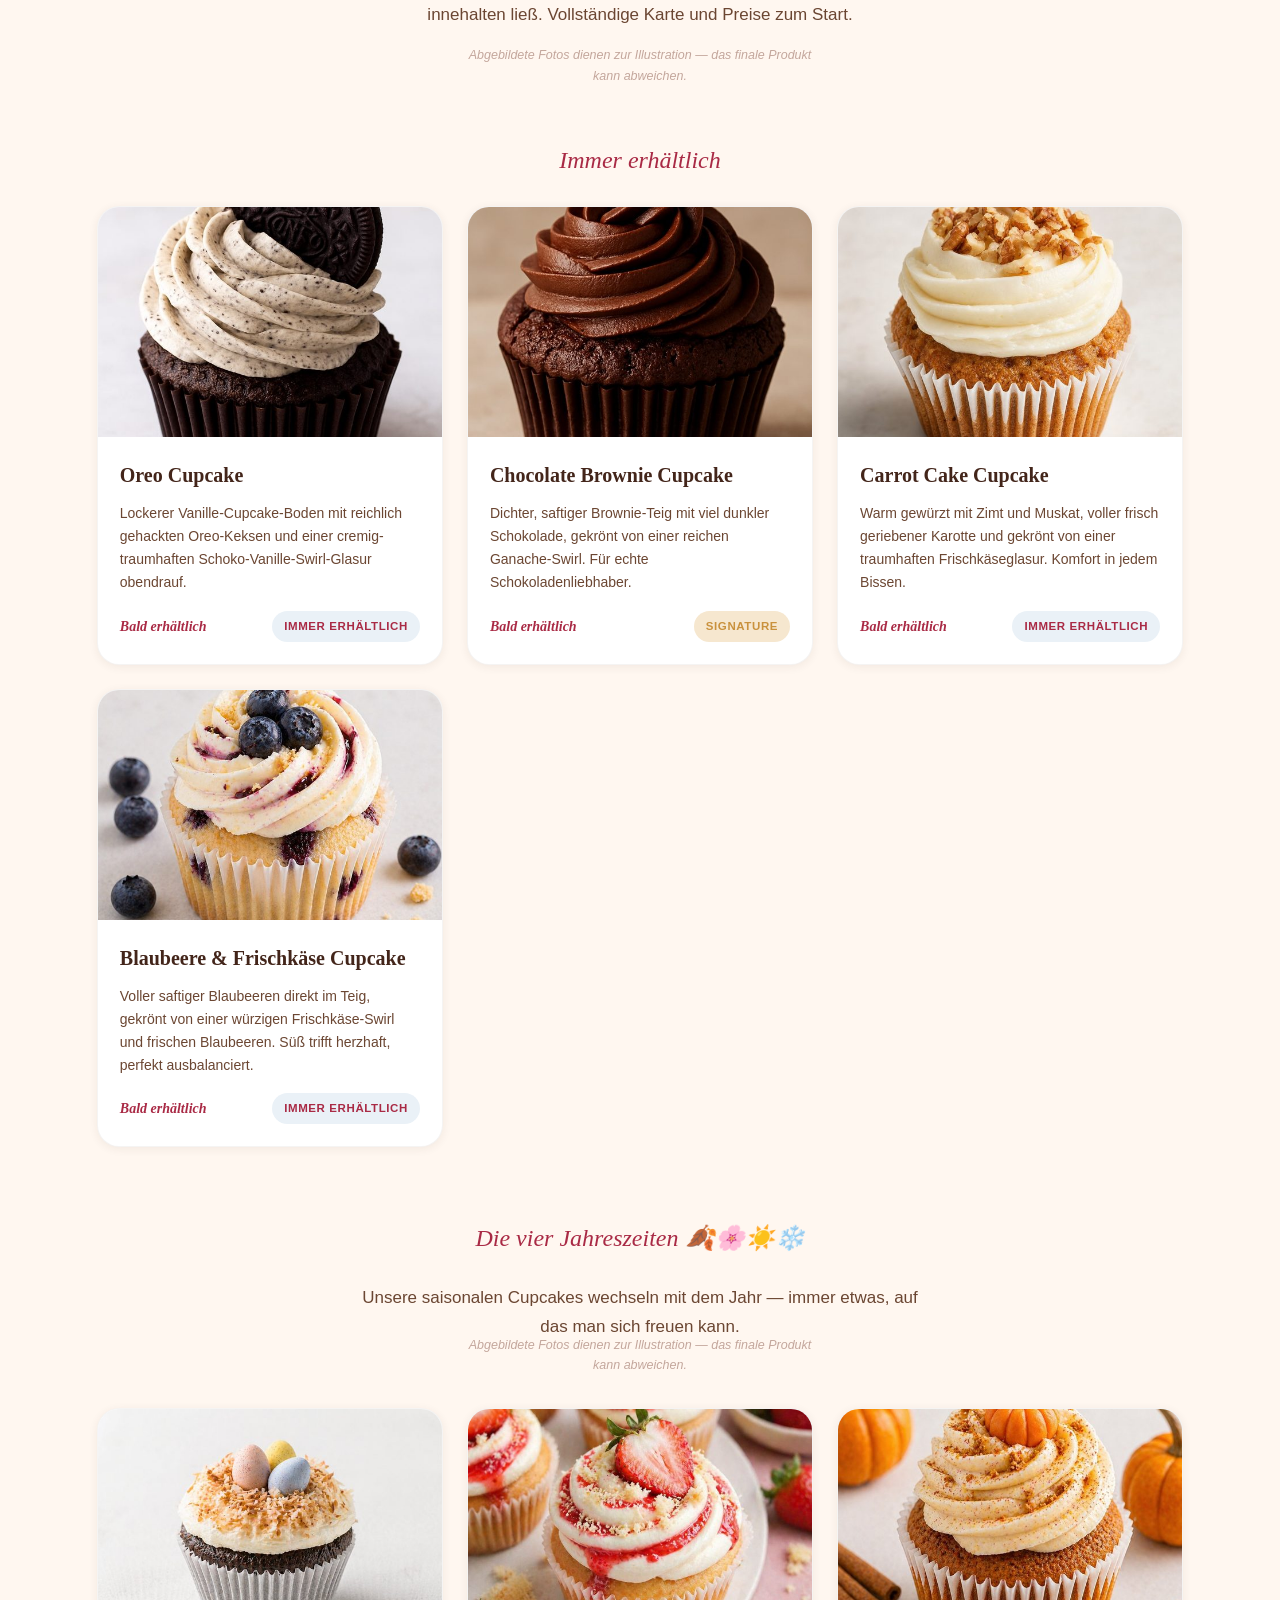
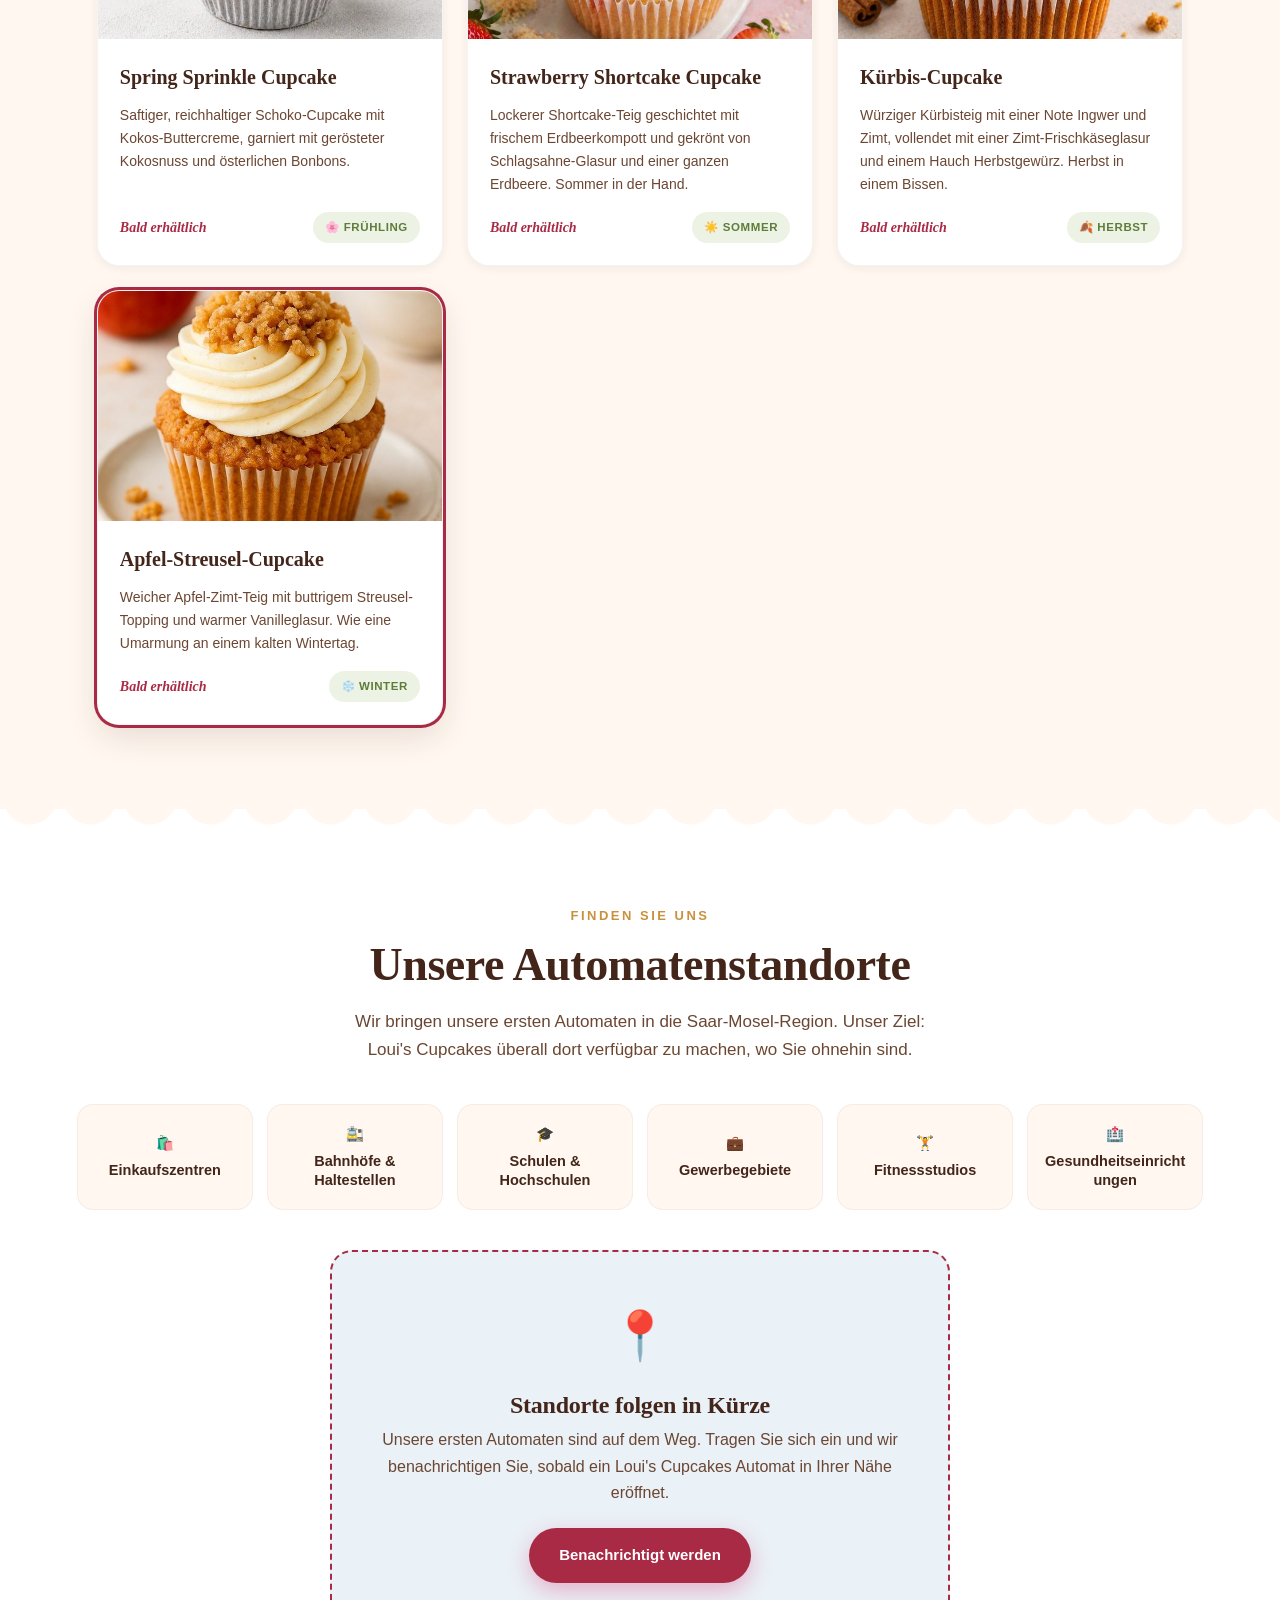
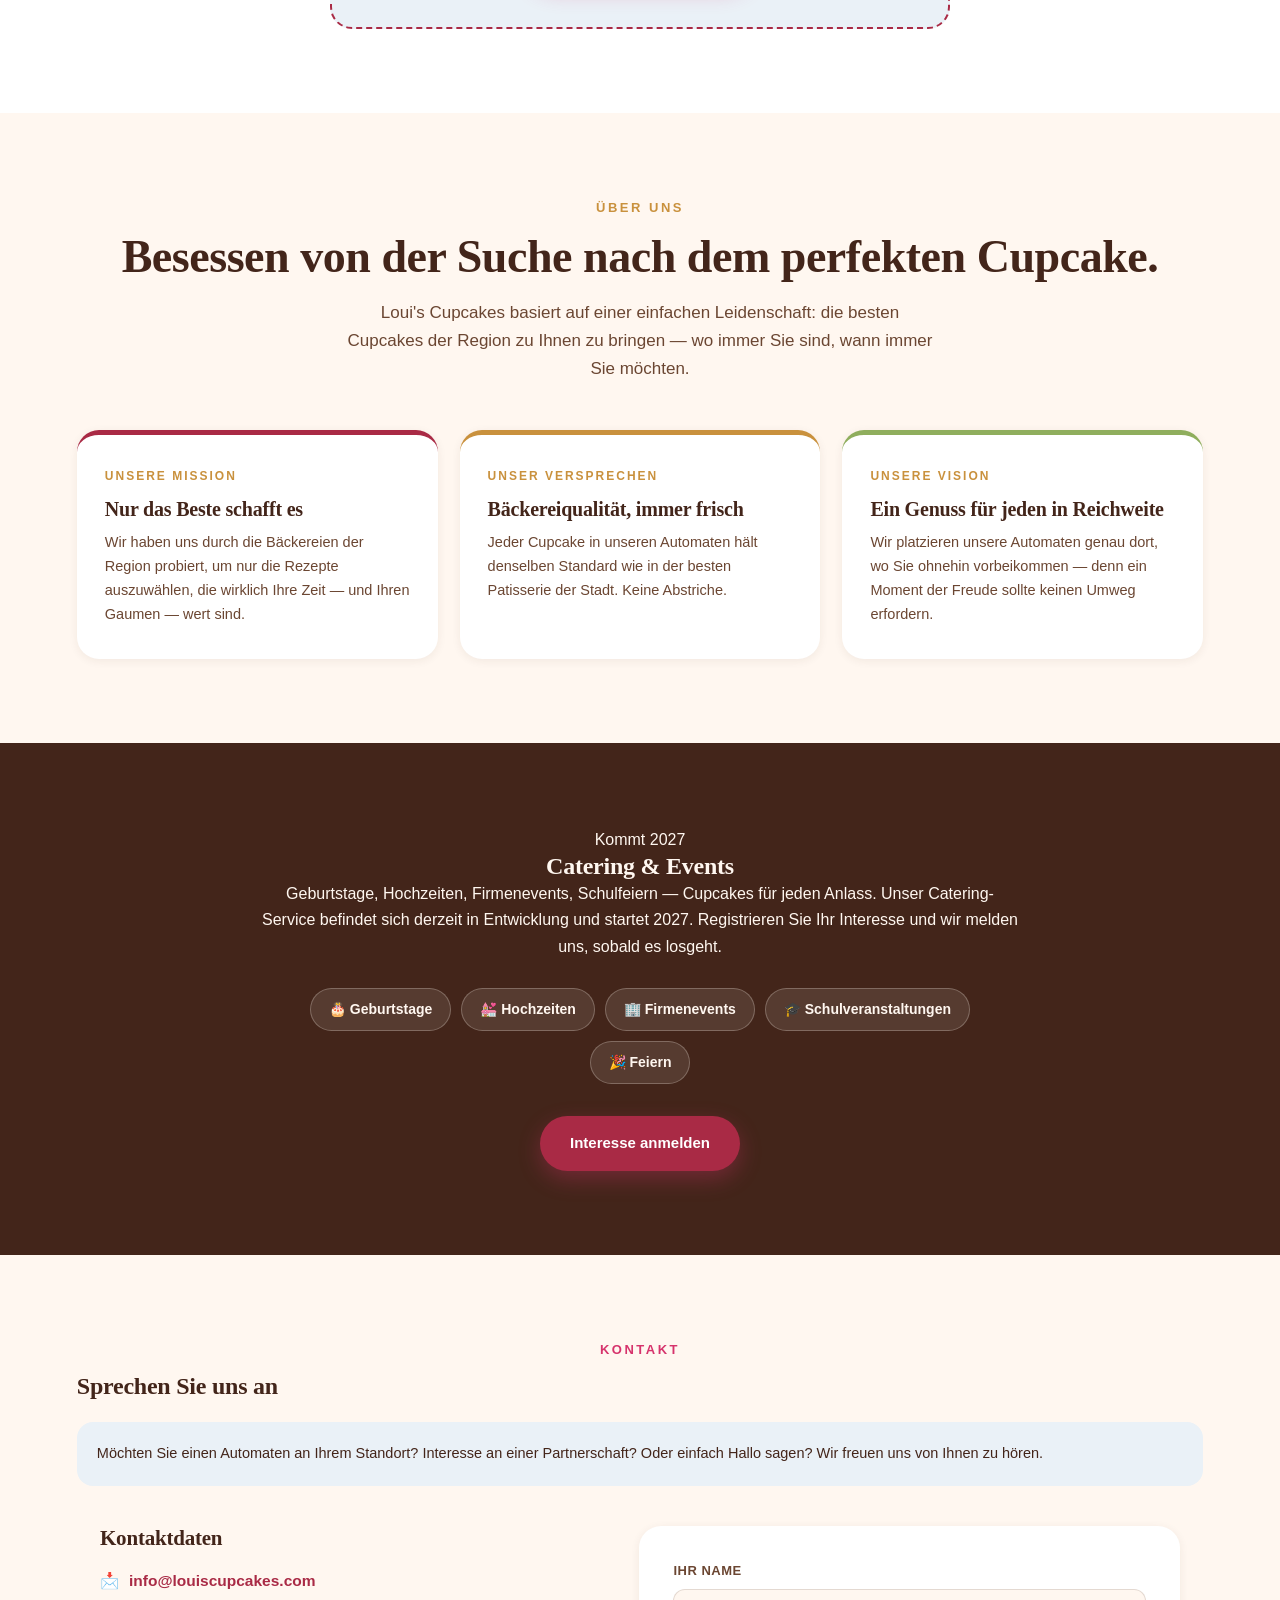
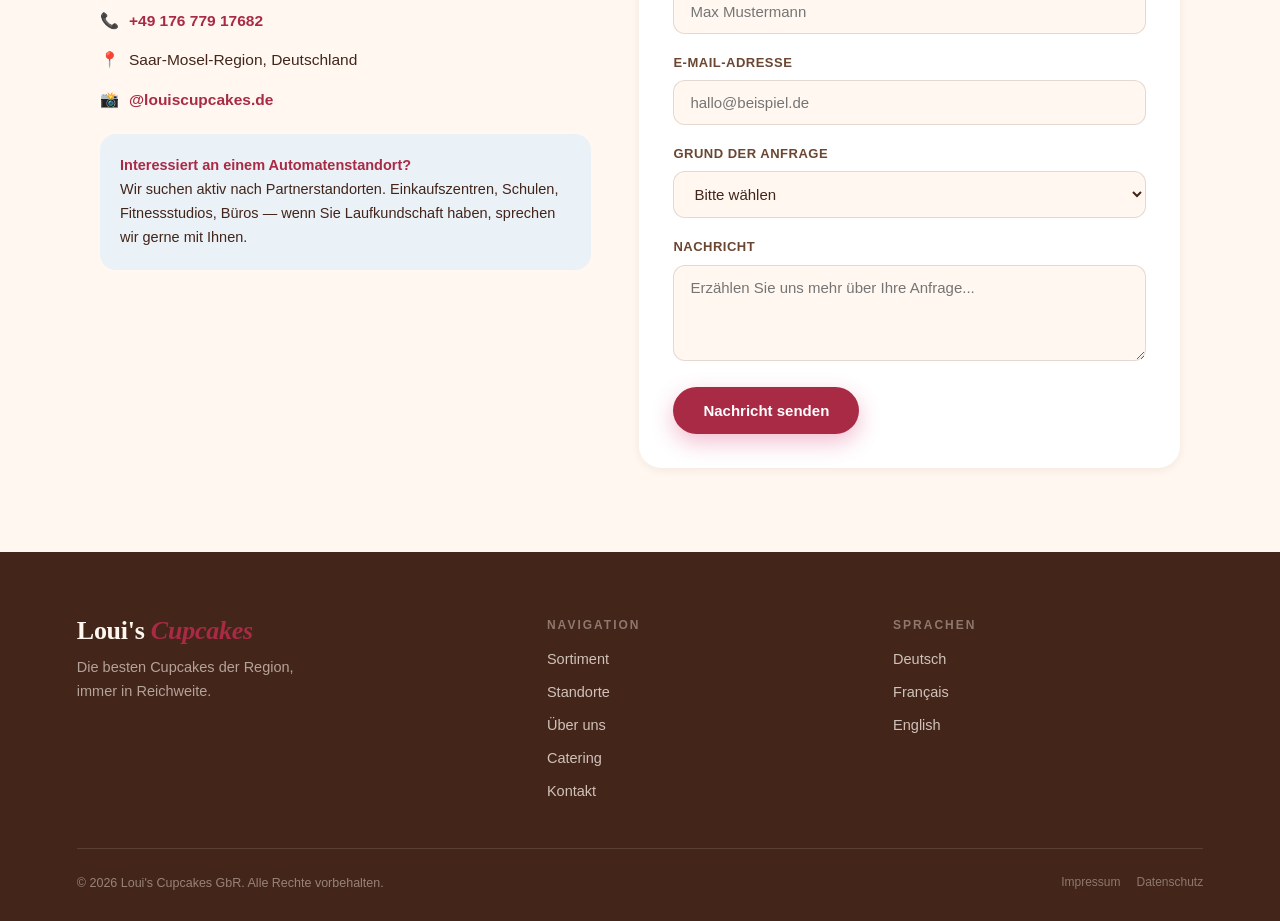
==== commit 236d727b: "Add files via upload" ====
--- a/index.html
+++ b/index.html
@@ -633,7 +633,7 @@
   </div>
   <div class="footer-bottom">
     <div class="footer-legal">
-      © 2026 Loui's Cupcakes von Alston Ponde-Silcott. Alle Rechte vorbehalten.
+      © 2026 Loui's Cupcakes GbR. Alle Rechte vorbehalten.
     </div>
     <div style="display:flex;gap:16px;">
       <a href="impressum.html" style="color:rgba(255,245,236,0.4);text-decoration:none;font-size:12px;">Impressum</a>
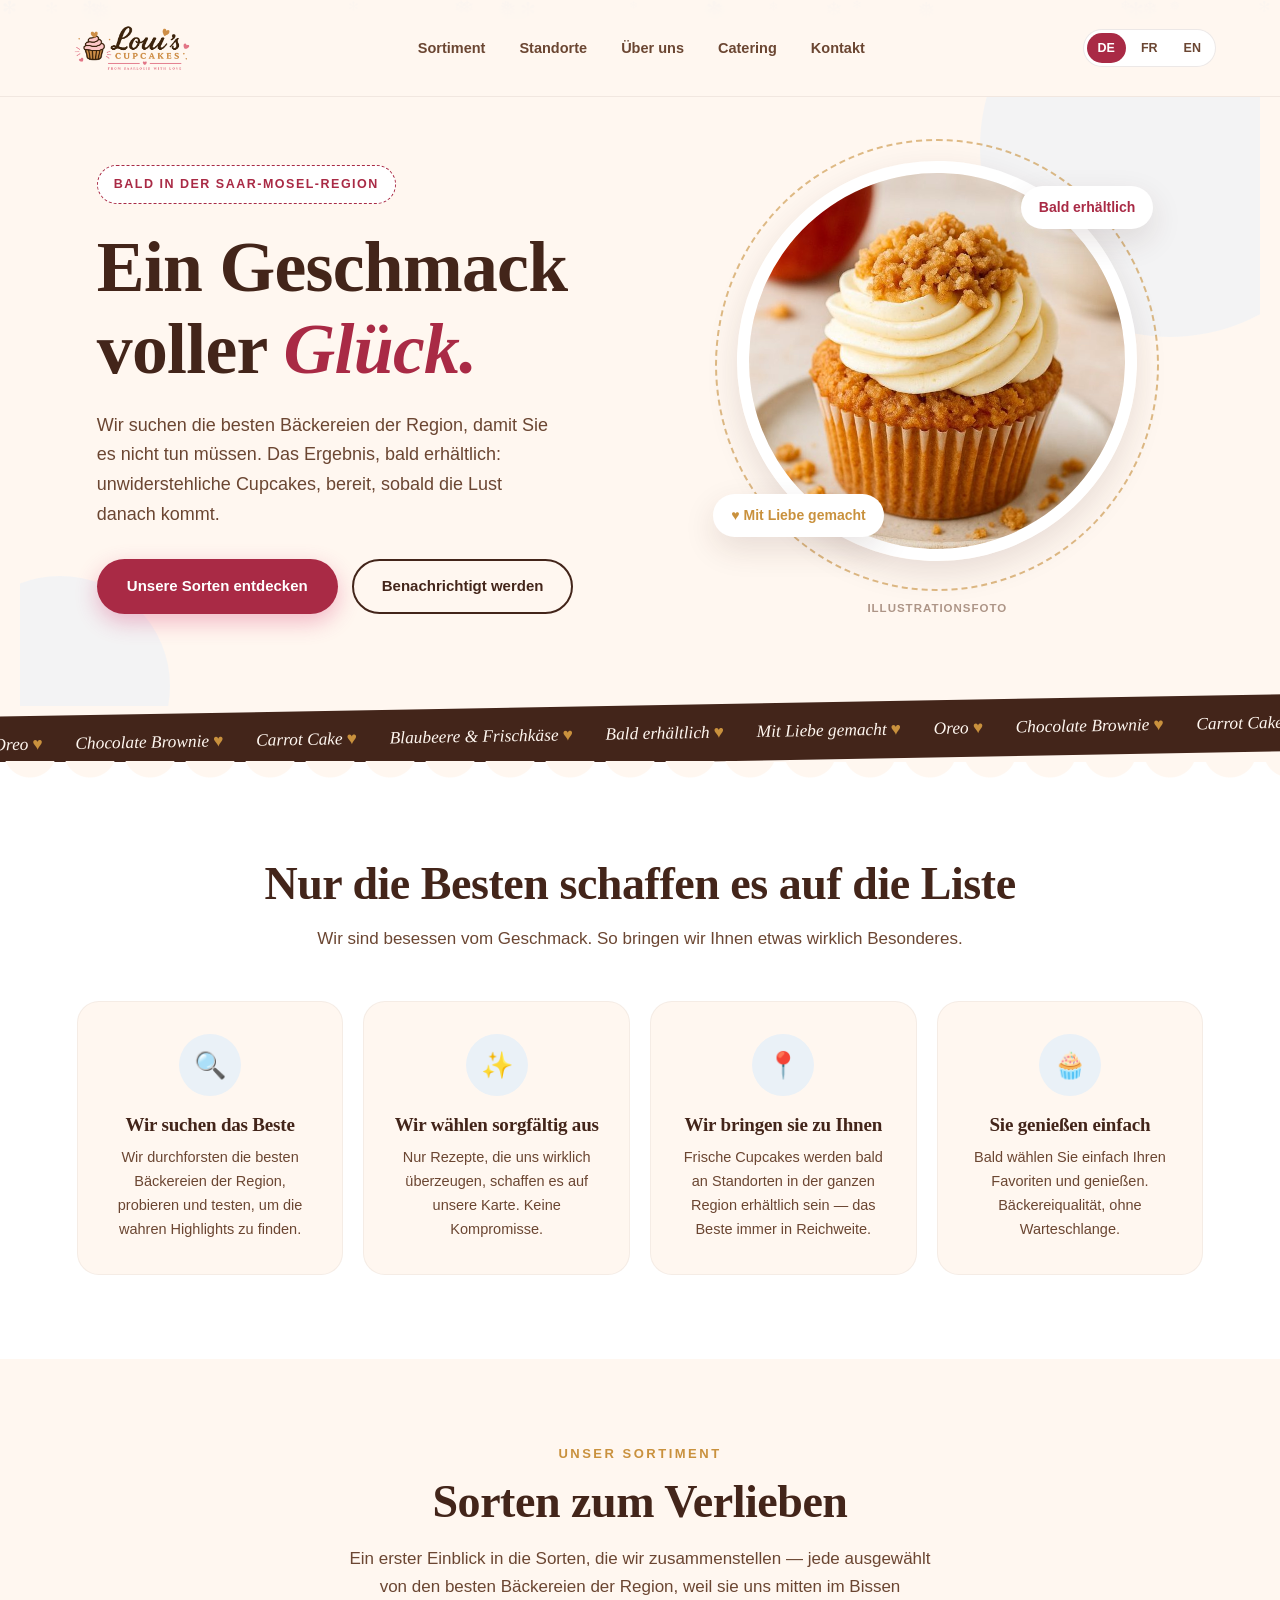
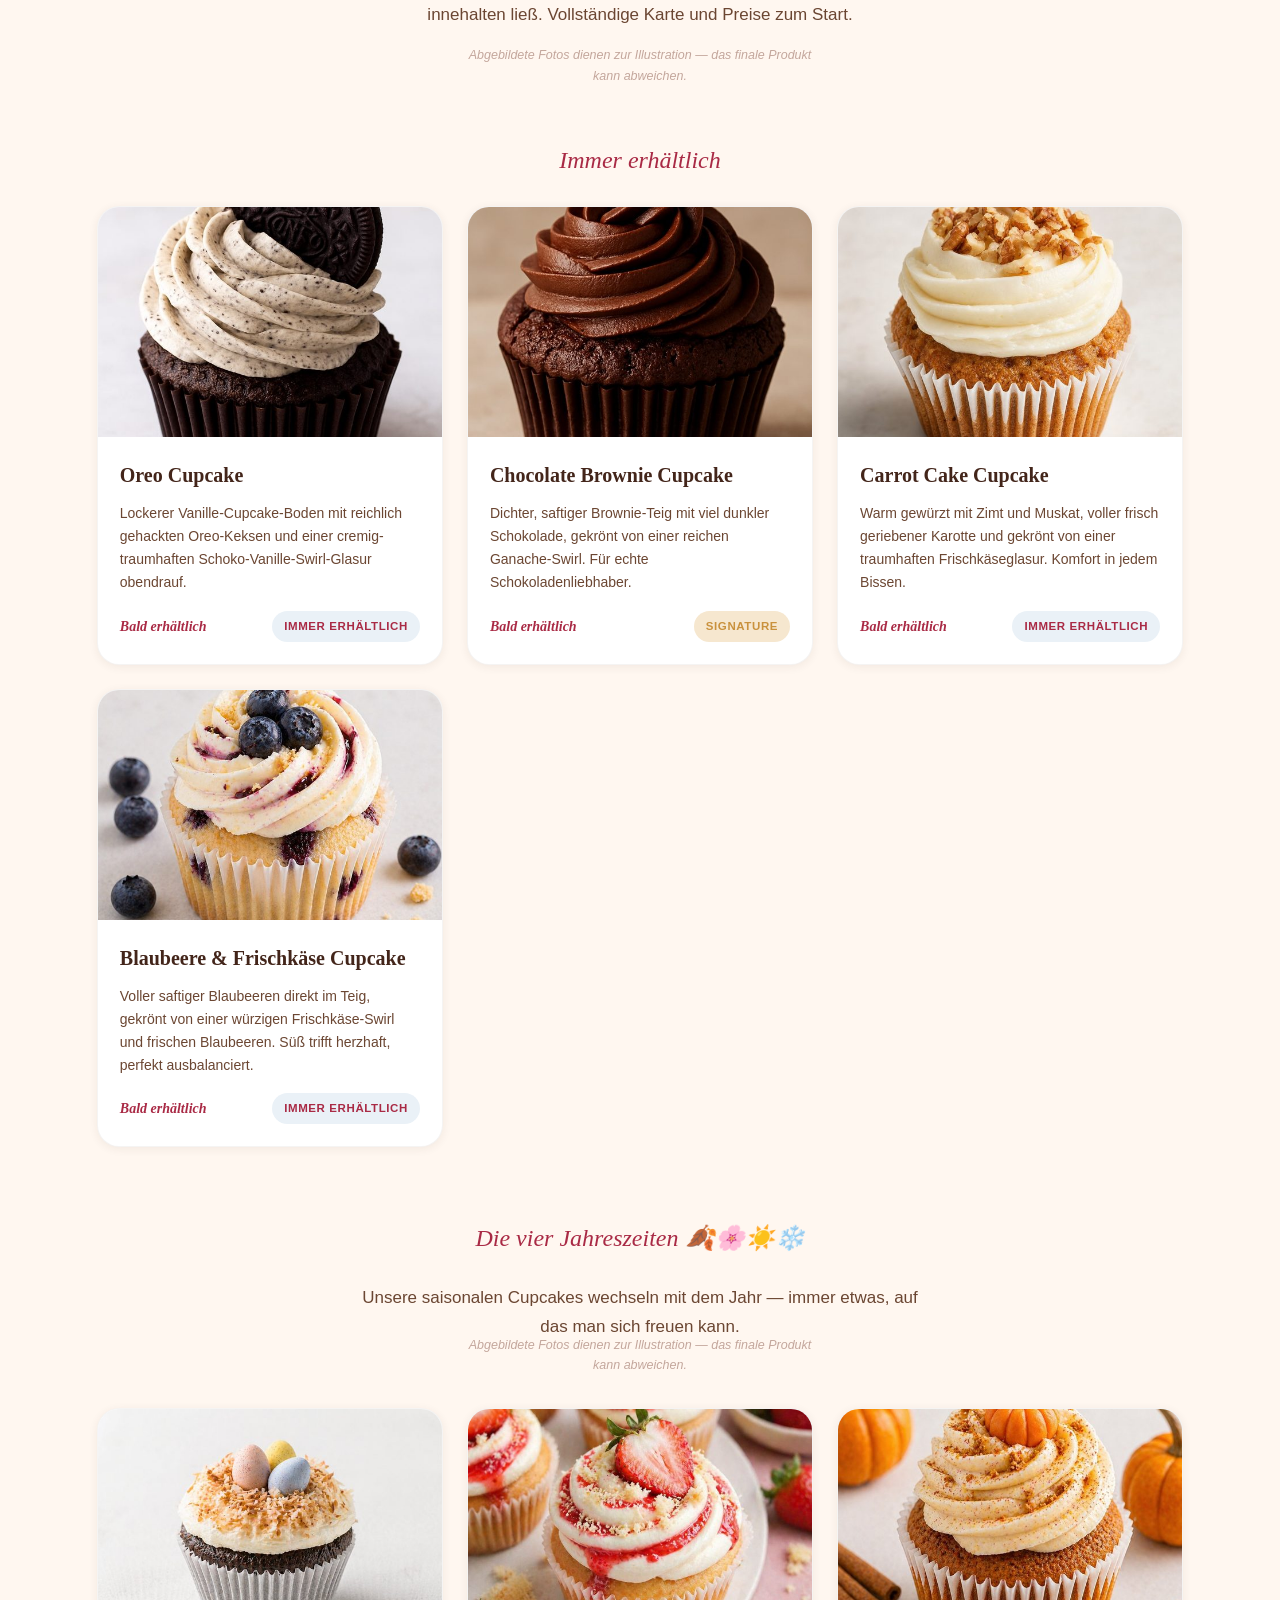
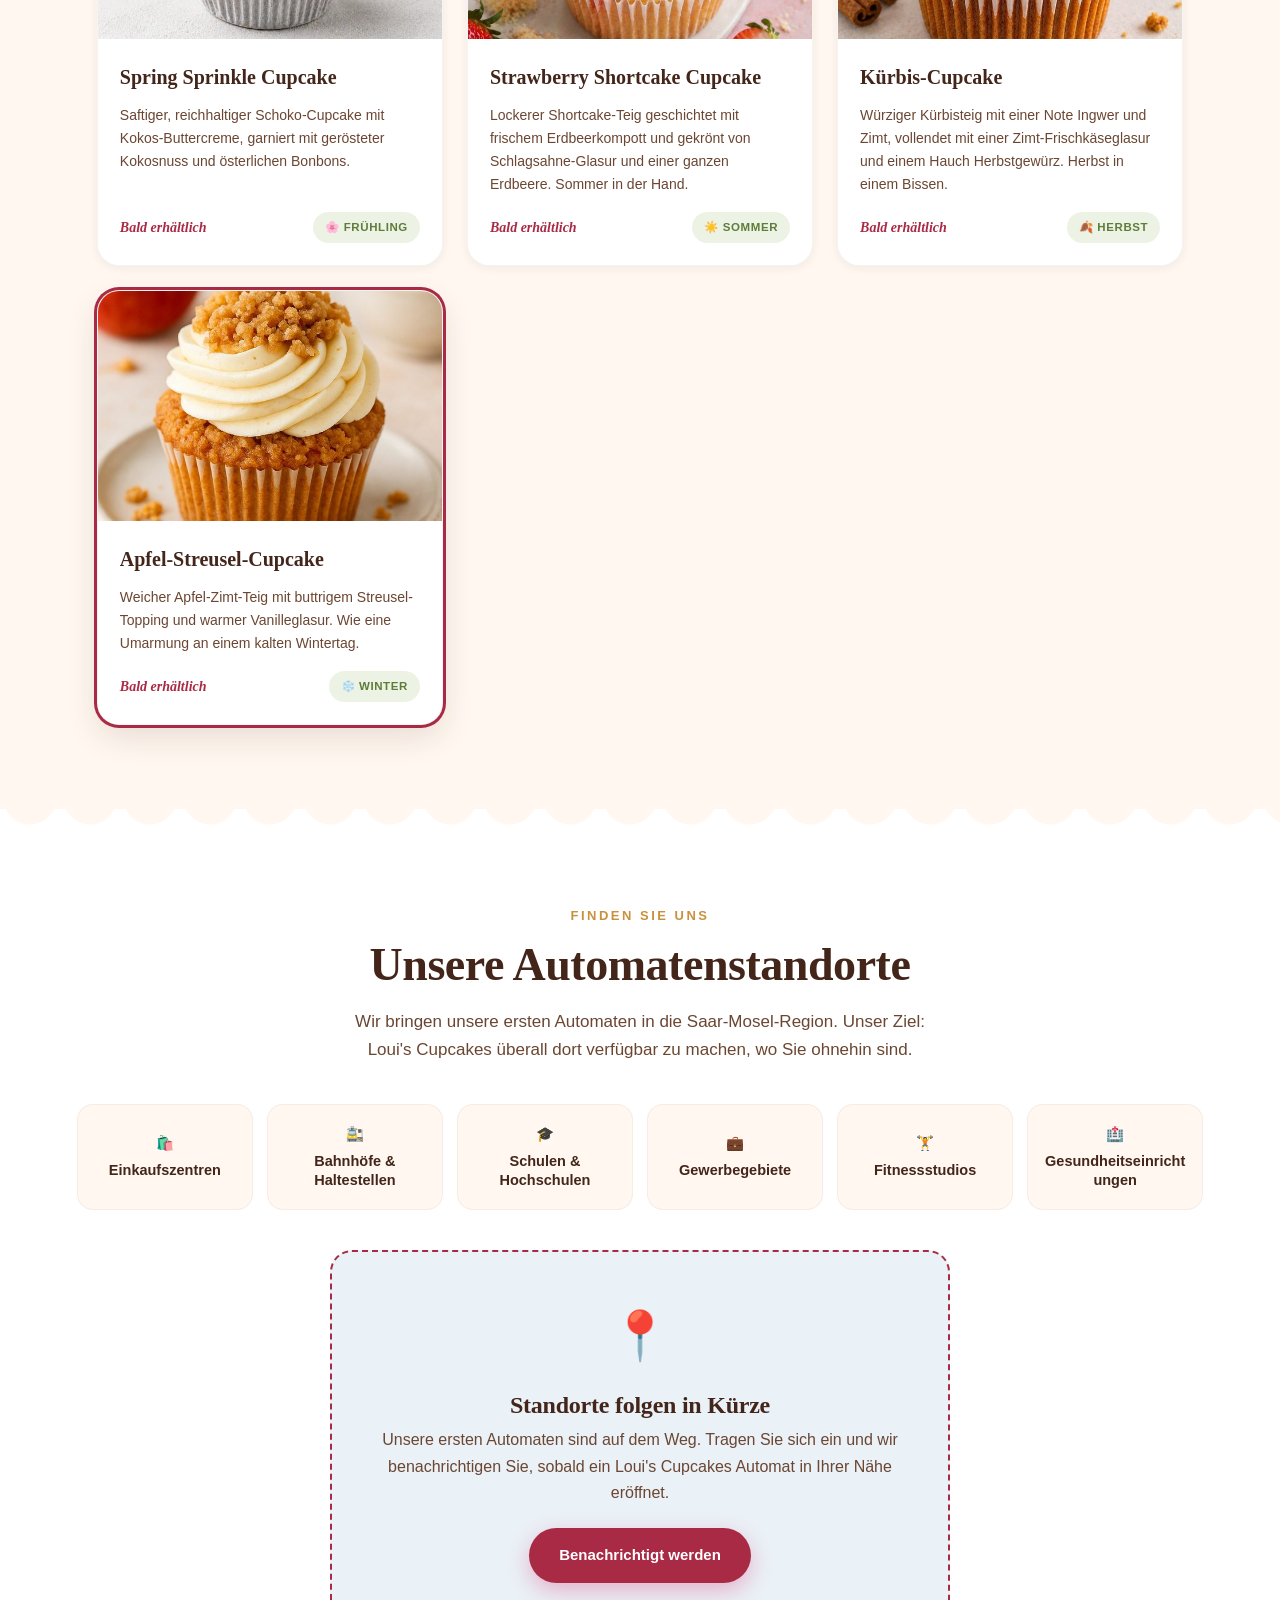
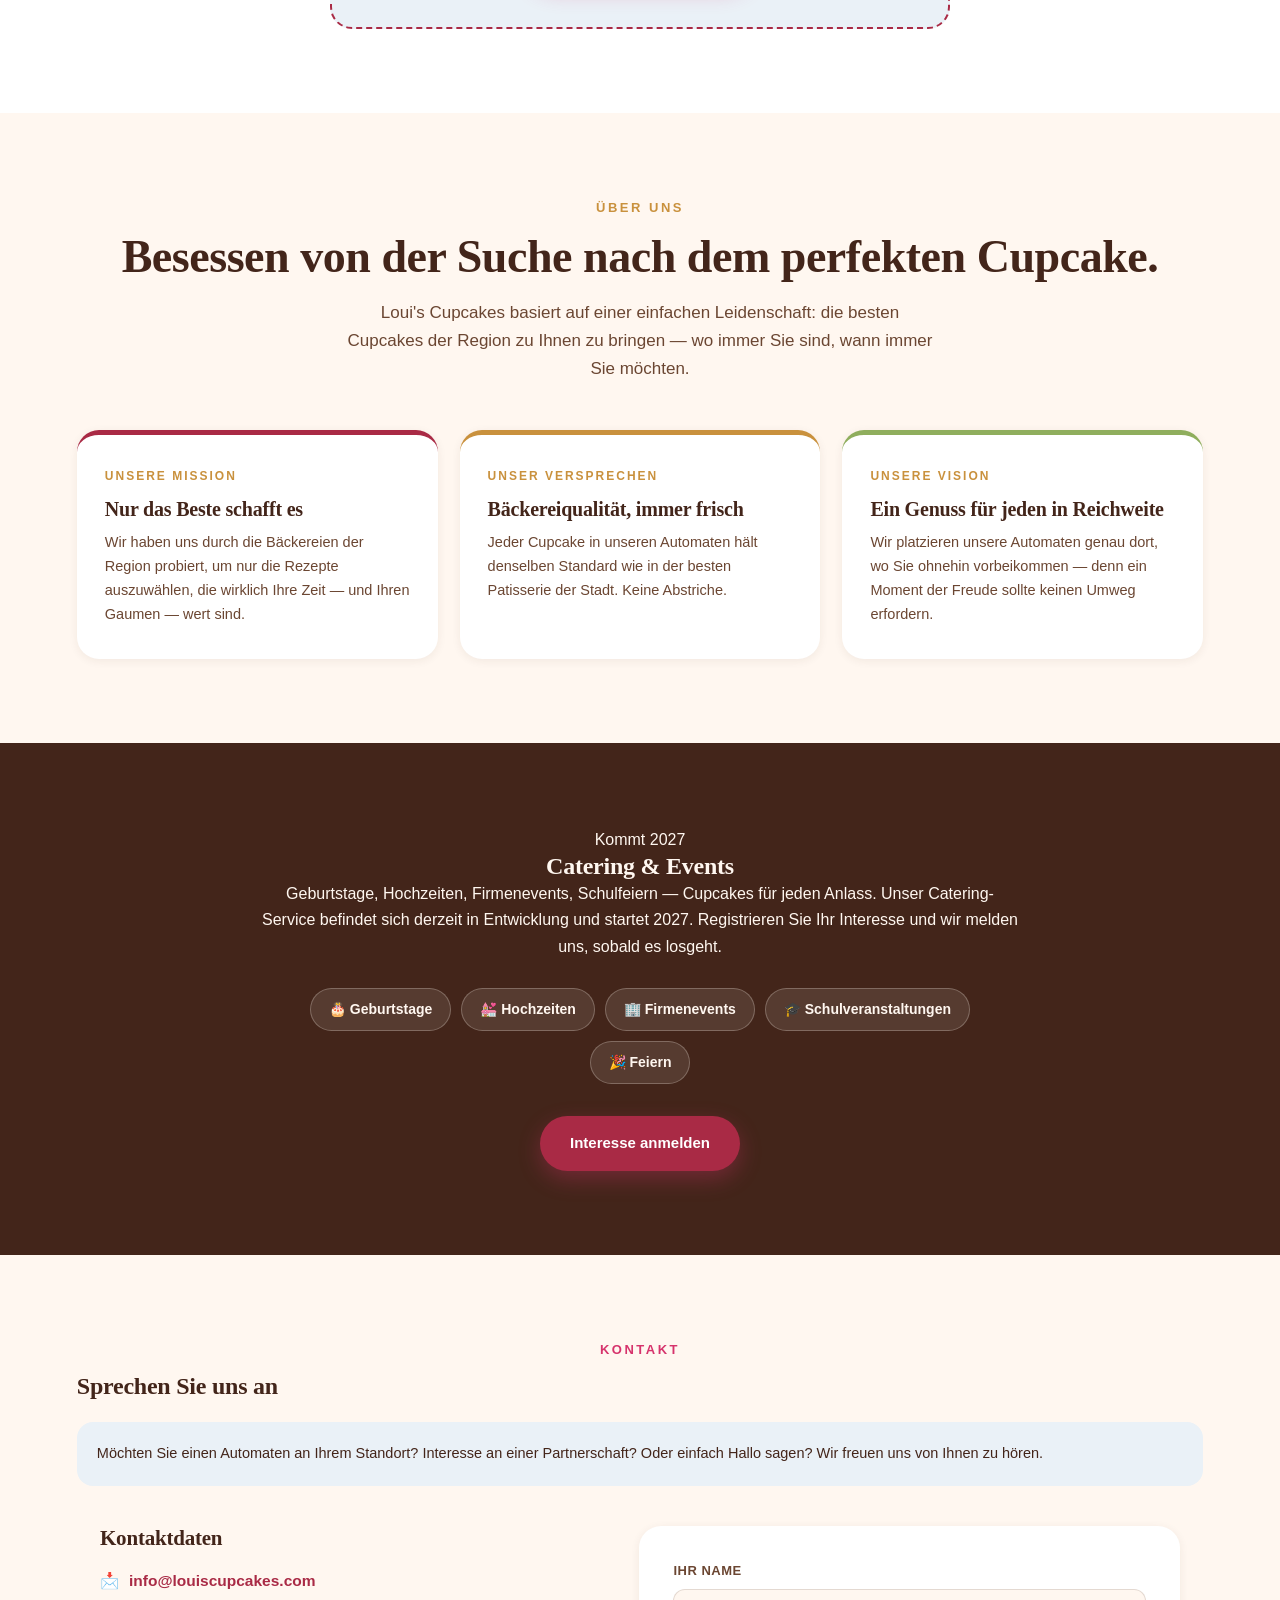
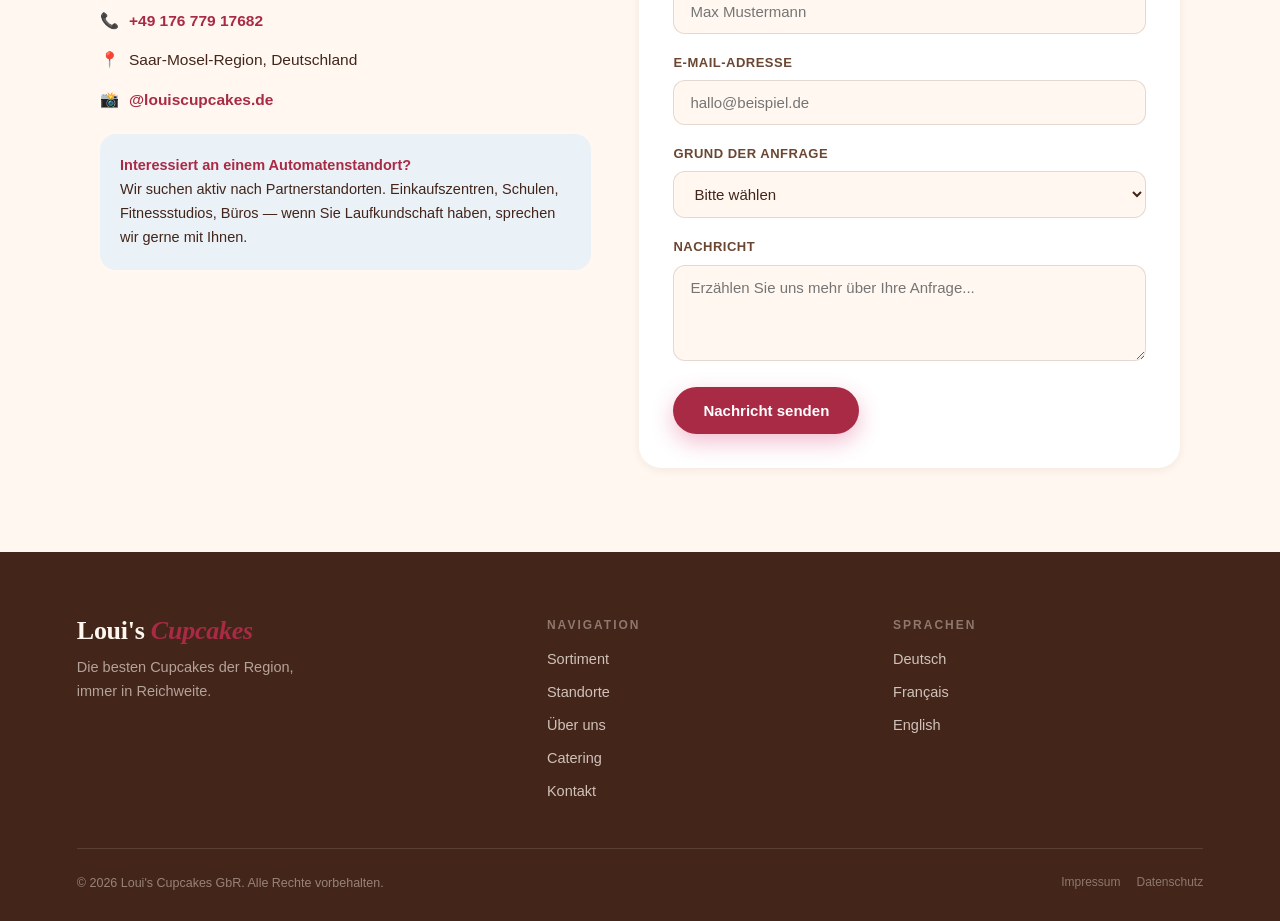
==== commit 42e9e5f2: "Add files via upload" ====
--- a/index.html
+++ b/index.html
@@ -722,5 +722,7 @@
     document.body.appendChild(wrap);
   })();
 </script>
+<!-- 100% privacy-first analytics -->
+<script async src="https://scripts.simpleanalyticscdn.com/latest.js"></script>
 </body>
 </html>
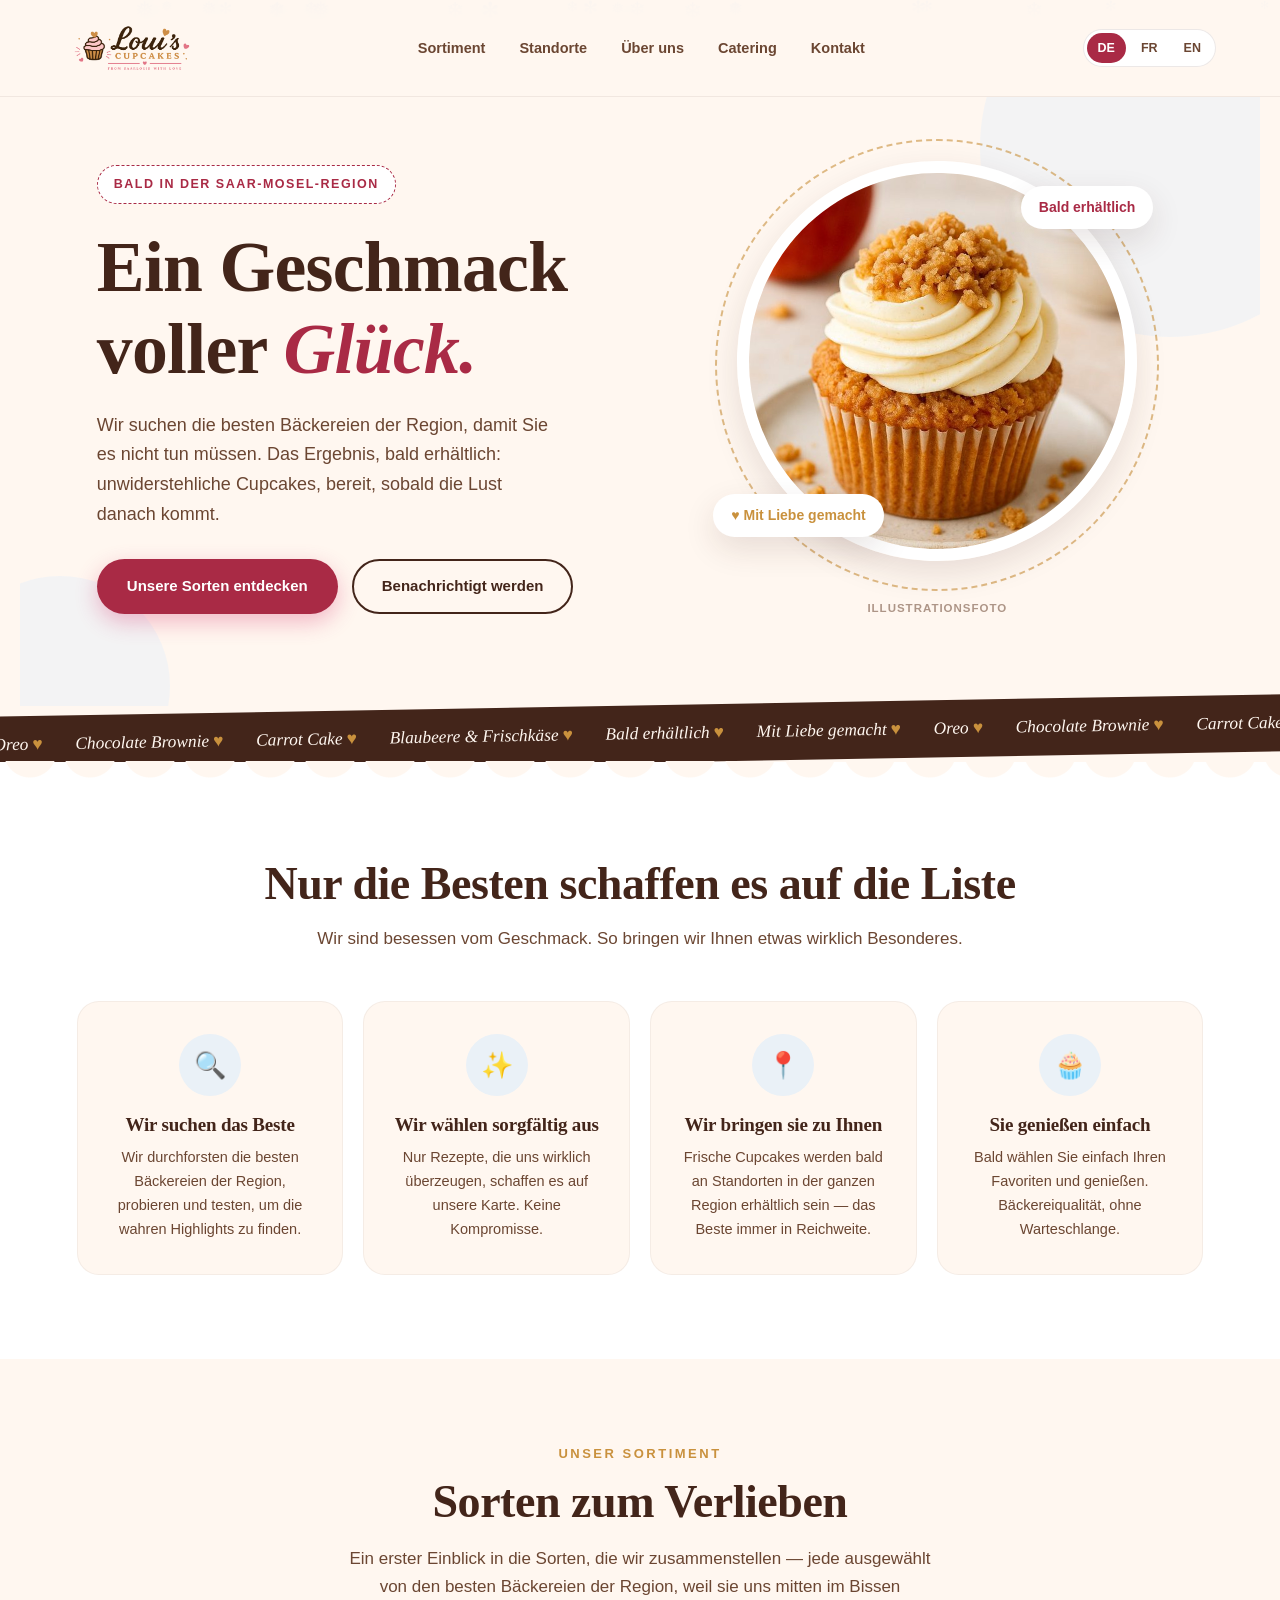
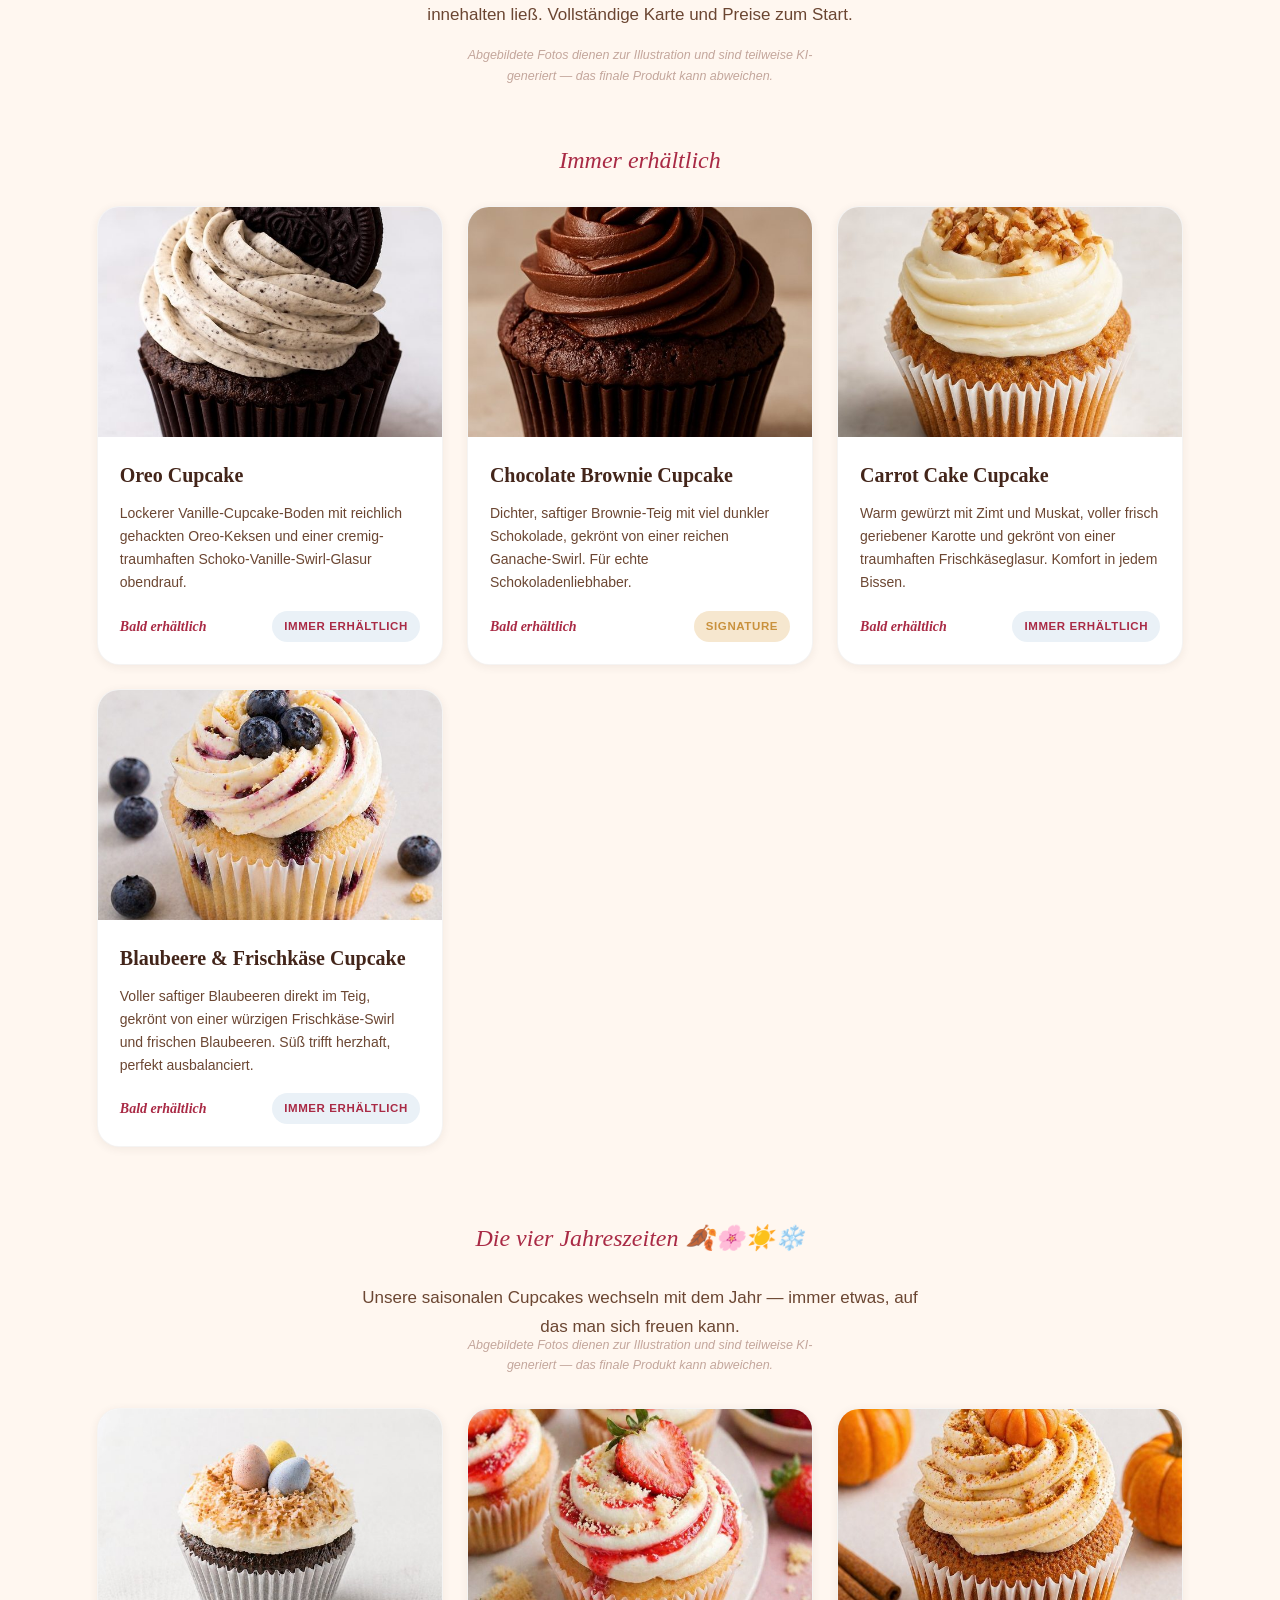
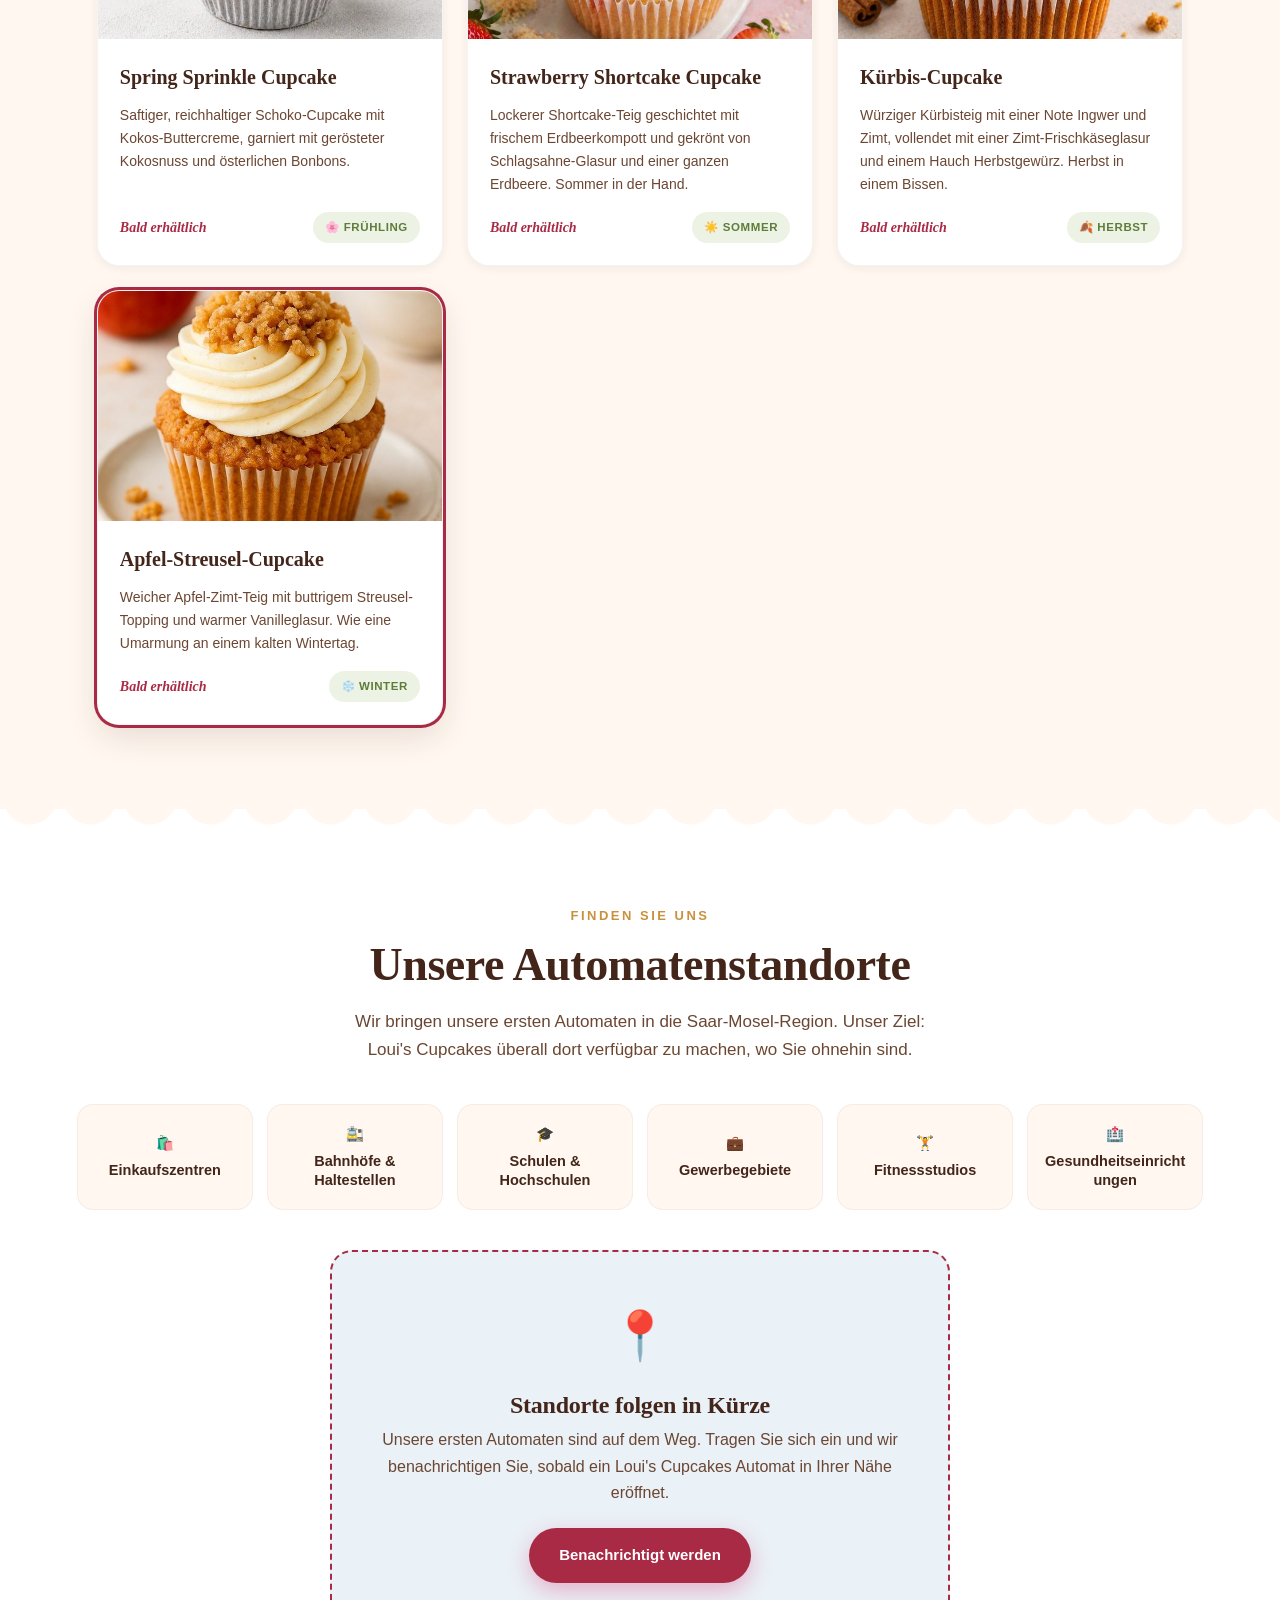
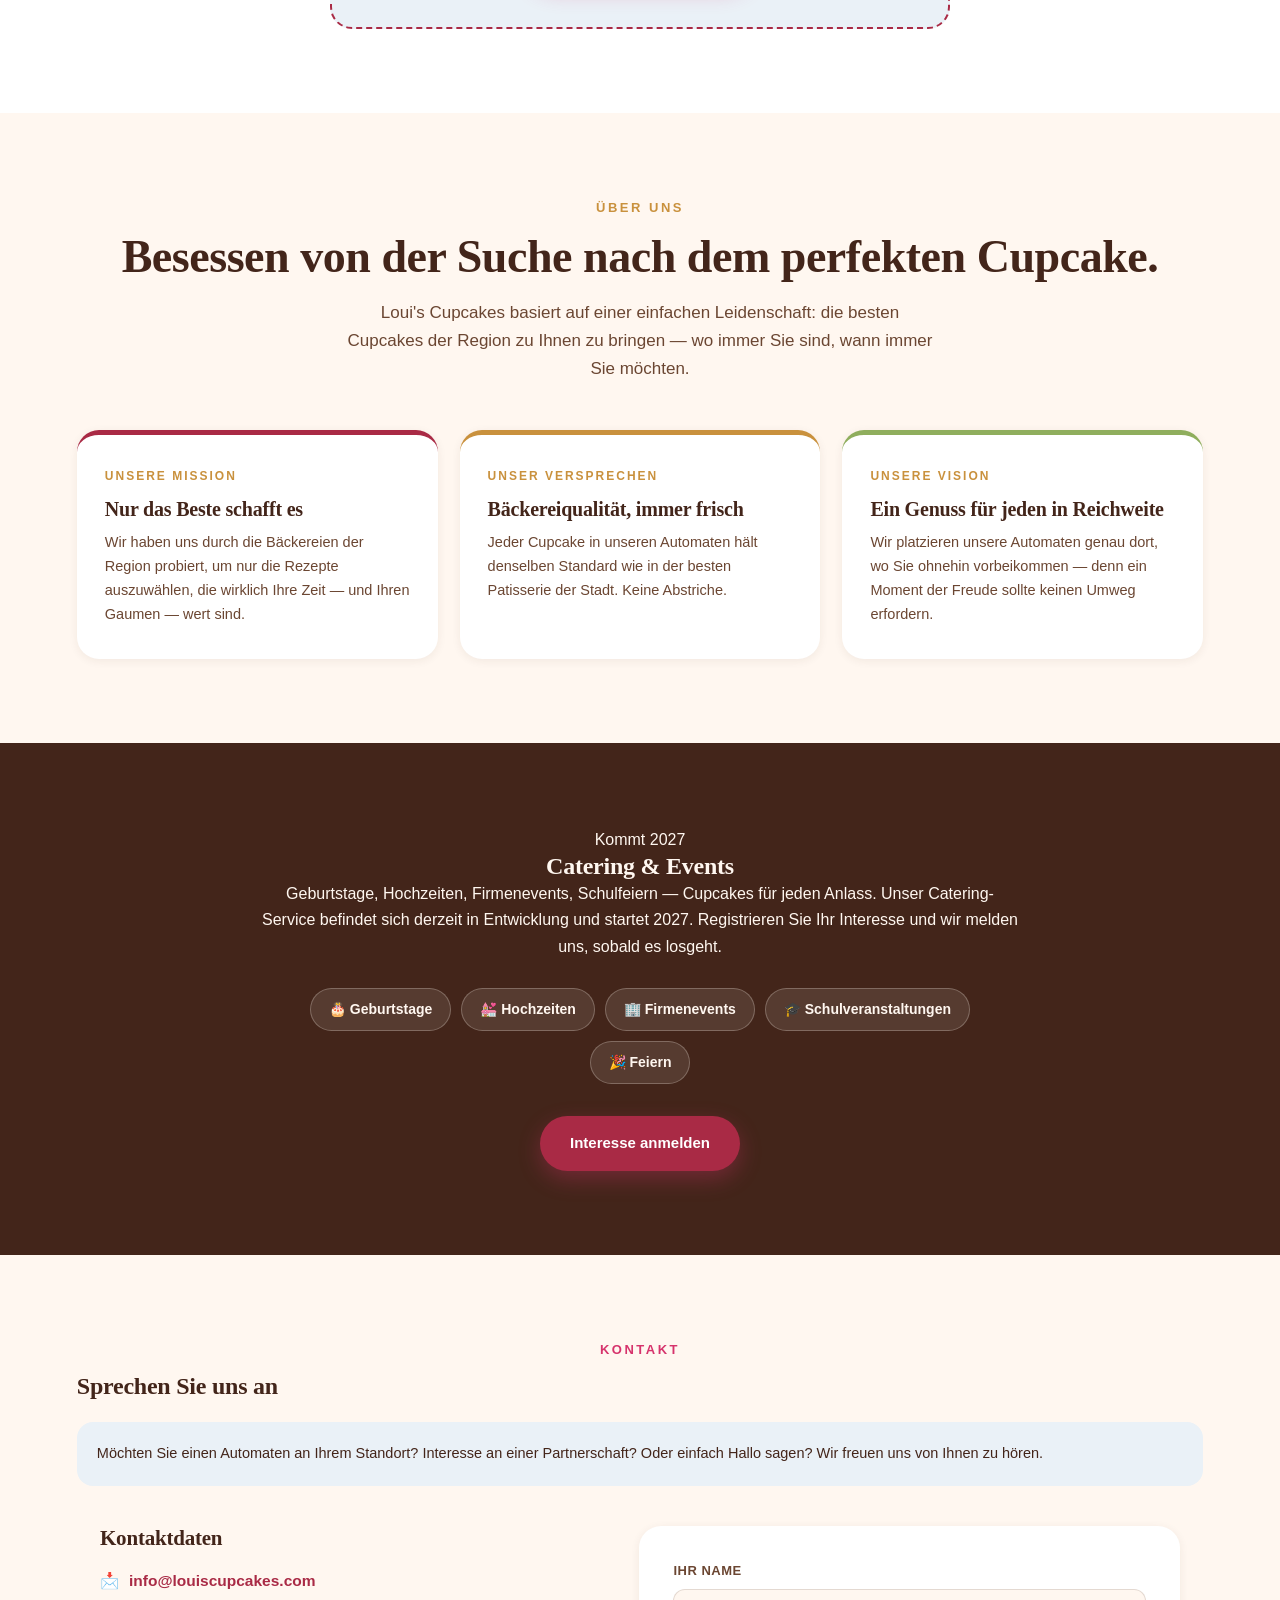
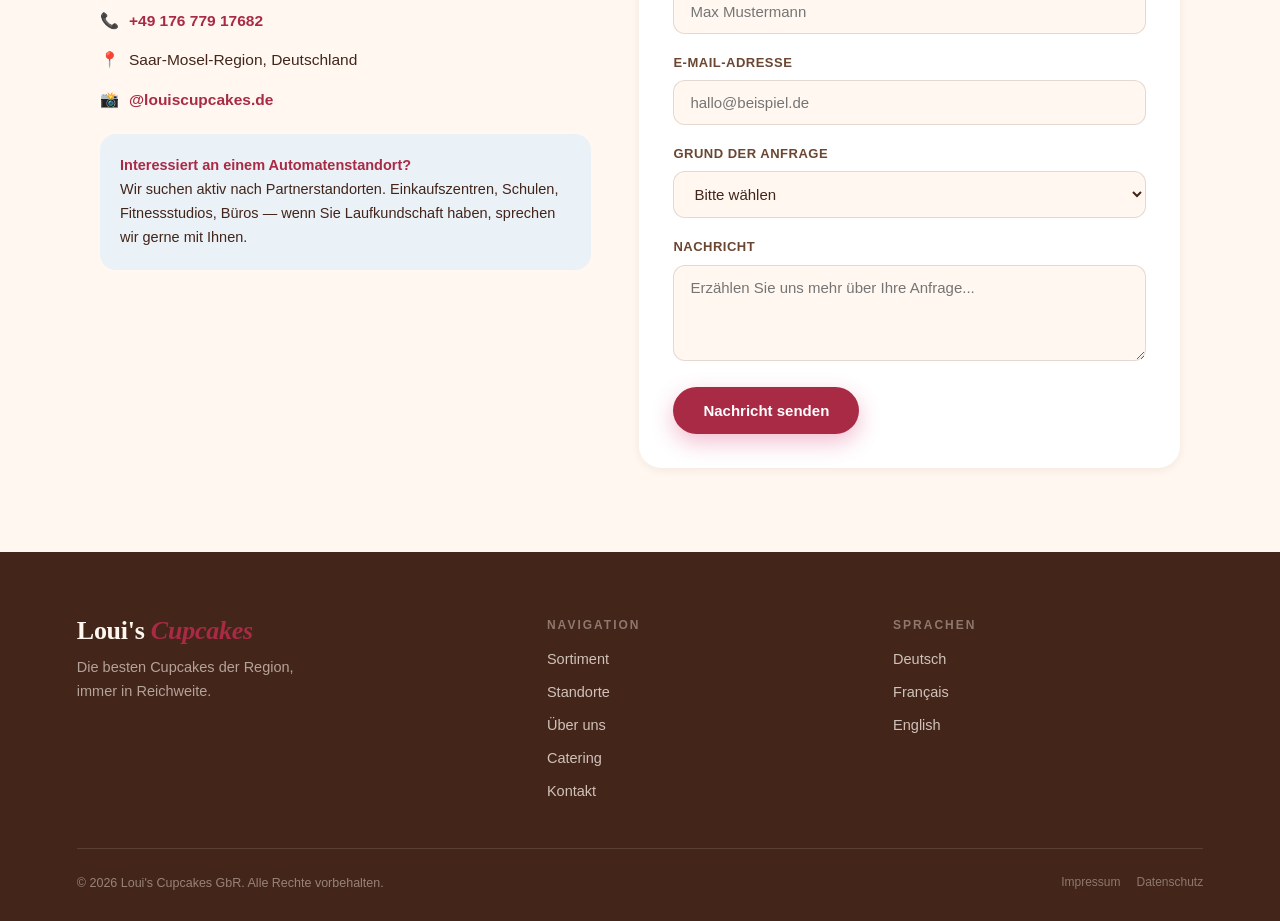
==== commit 860ecc99: "Add files via upload" ====
--- a/index.html
+++ b/index.html
@@ -306,7 +306,7 @@
   <div class="section-eyebrow">Unser Sortiment</div>
   <h2 class="section-title">Sorten zum Verlieben</h2>
   <p class="section-sub">Ein erster Einblick in die Sorten, die wir zusammenstellen — jede ausgewählt von den besten Bäckereien der Region, weil sie uns mitten im Bissen innehalten ließ. Vollständige Karte und Preise zum Start.</p>
-  <p class="photo-disclaimer">Abgebildete Fotos dienen zur Illustration — das finale Produkt kann abweichen.</p>
+  <p class="photo-disclaimer">Abgebildete Fotos dienen zur Illustration und sind teilweise KI-generiert — das finale Produkt kann abweichen.</p>
 
   <div class="products-range-label">Immer erhältlich</div>
   <div class="products-grid">
@@ -366,7 +366,7 @@
 
   <div class="products-range-label products-range-label--seasonal">Die vier Jahreszeiten 🍂🌸☀️❄️</div>
   <p class="section-sub" style="text-align:center;margin-bottom:8px;">Unsere saisonalen Cupcakes wechseln mit dem Jahr — immer etwas, auf das man sich freuen kann.</p>
-  <p class="photo-disclaimer" style="margin-bottom:32px;">Abgebildete Fotos dienen zur Illustration — das finale Produkt kann abweichen.</p>
+  <p class="photo-disclaimer" style="margin-bottom:32px;">Abgebildete Fotos dienen zur Illustration und sind teilweise KI-generiert — das finale Produkt kann abweichen.</p>
   <div class="products-grid">
     <div class="product-card">
       <div class="product-img-wrap">
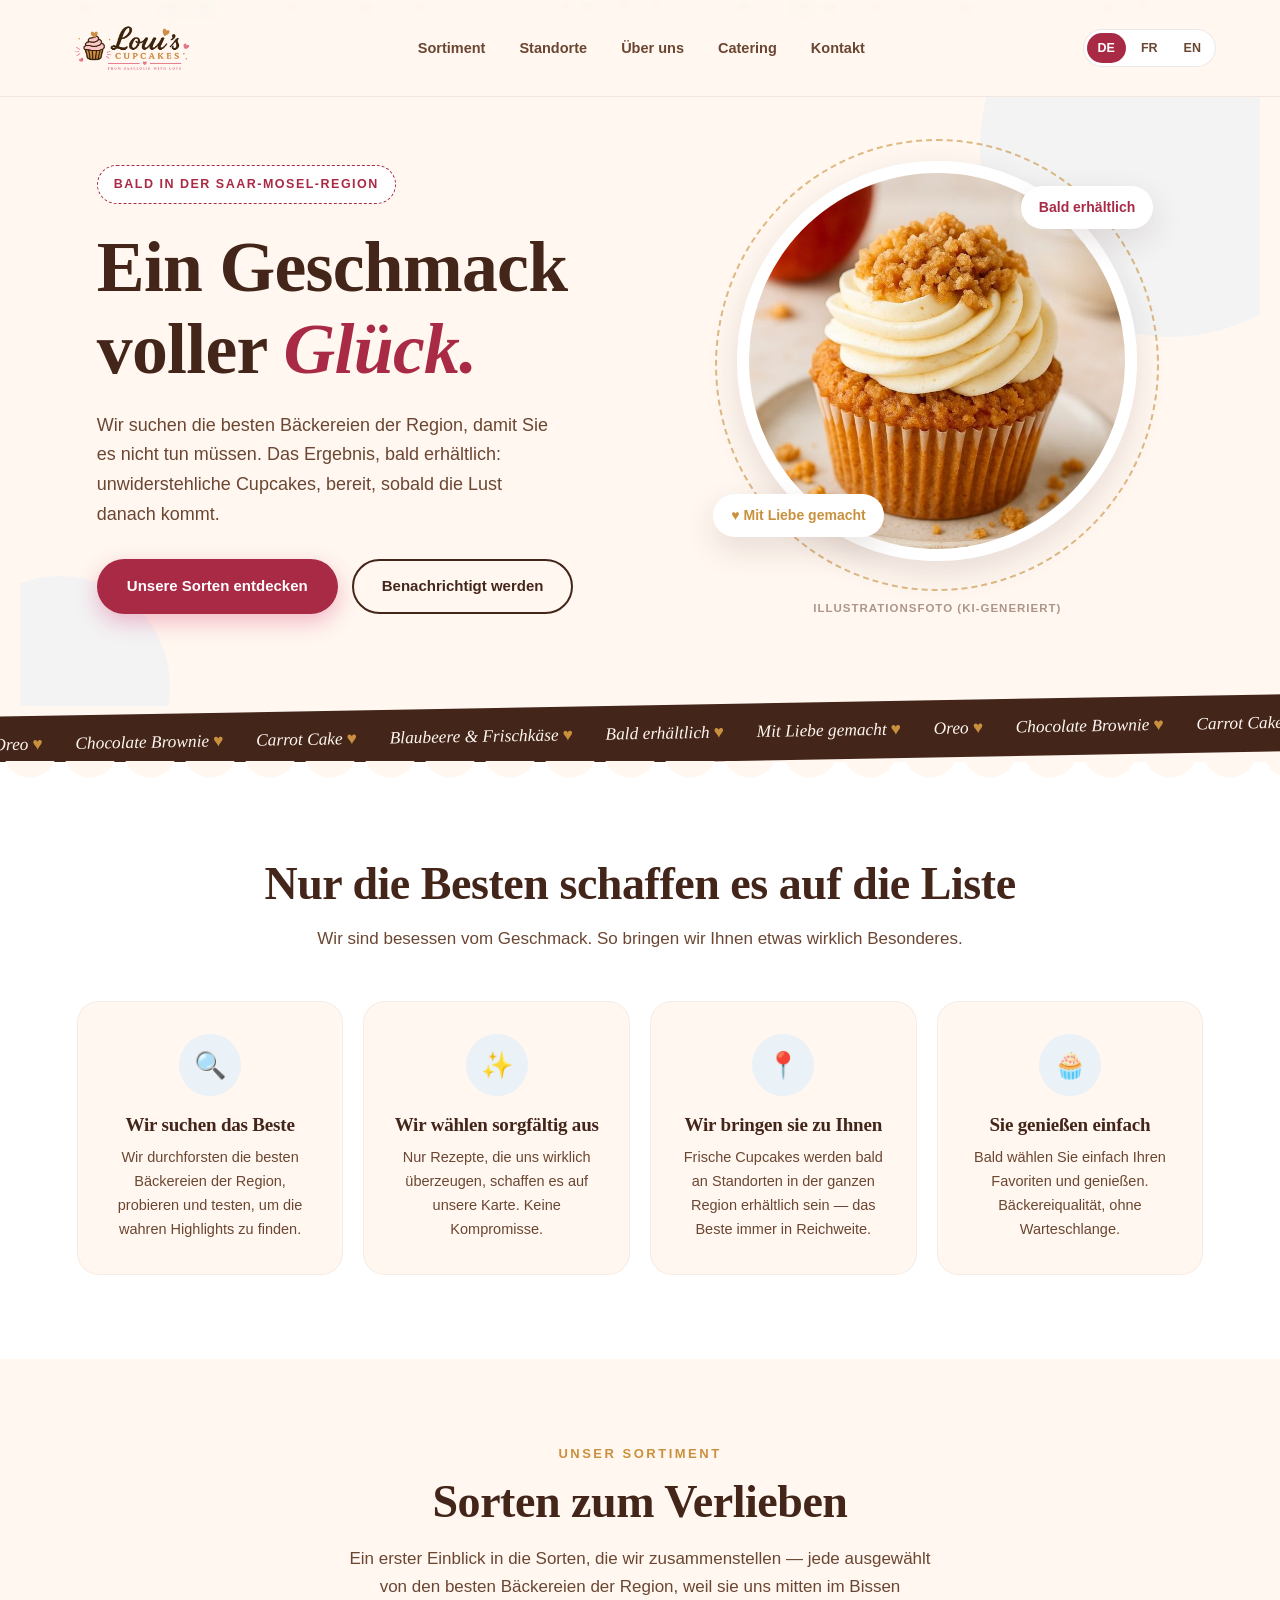
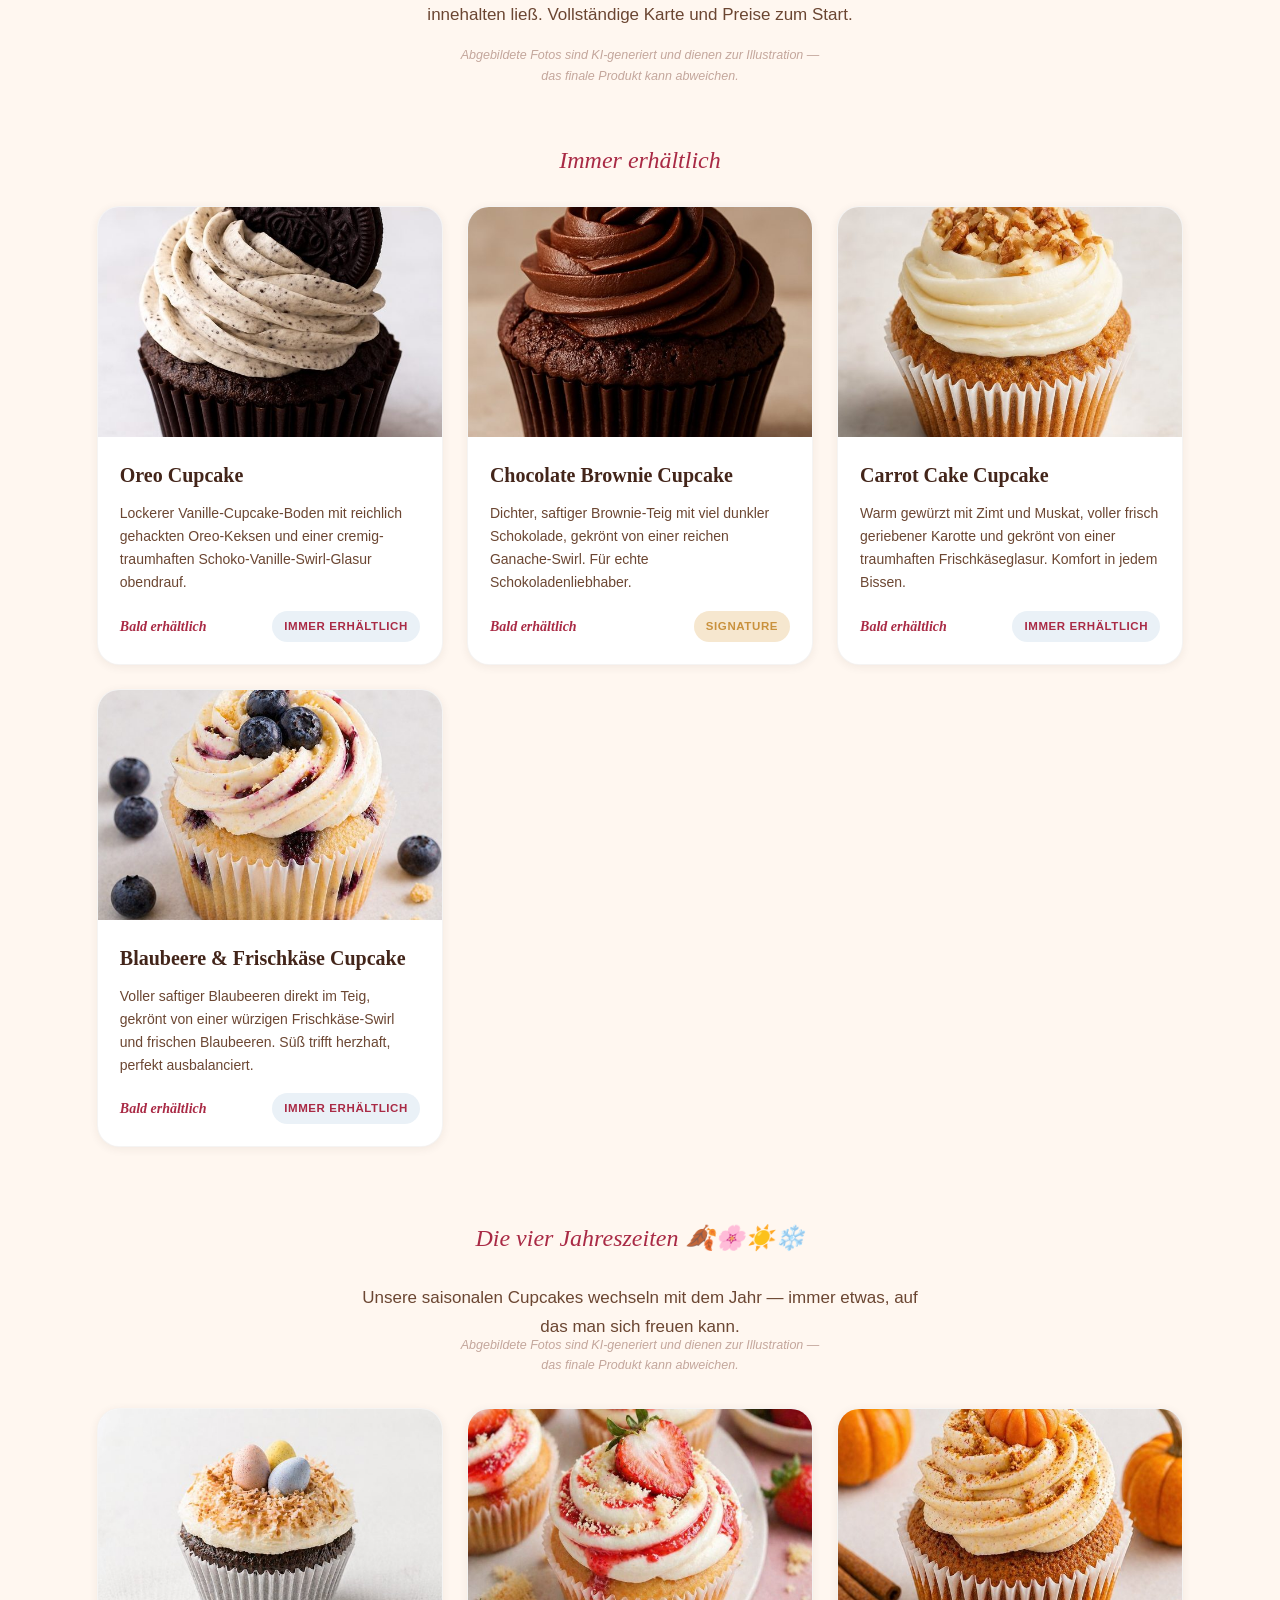
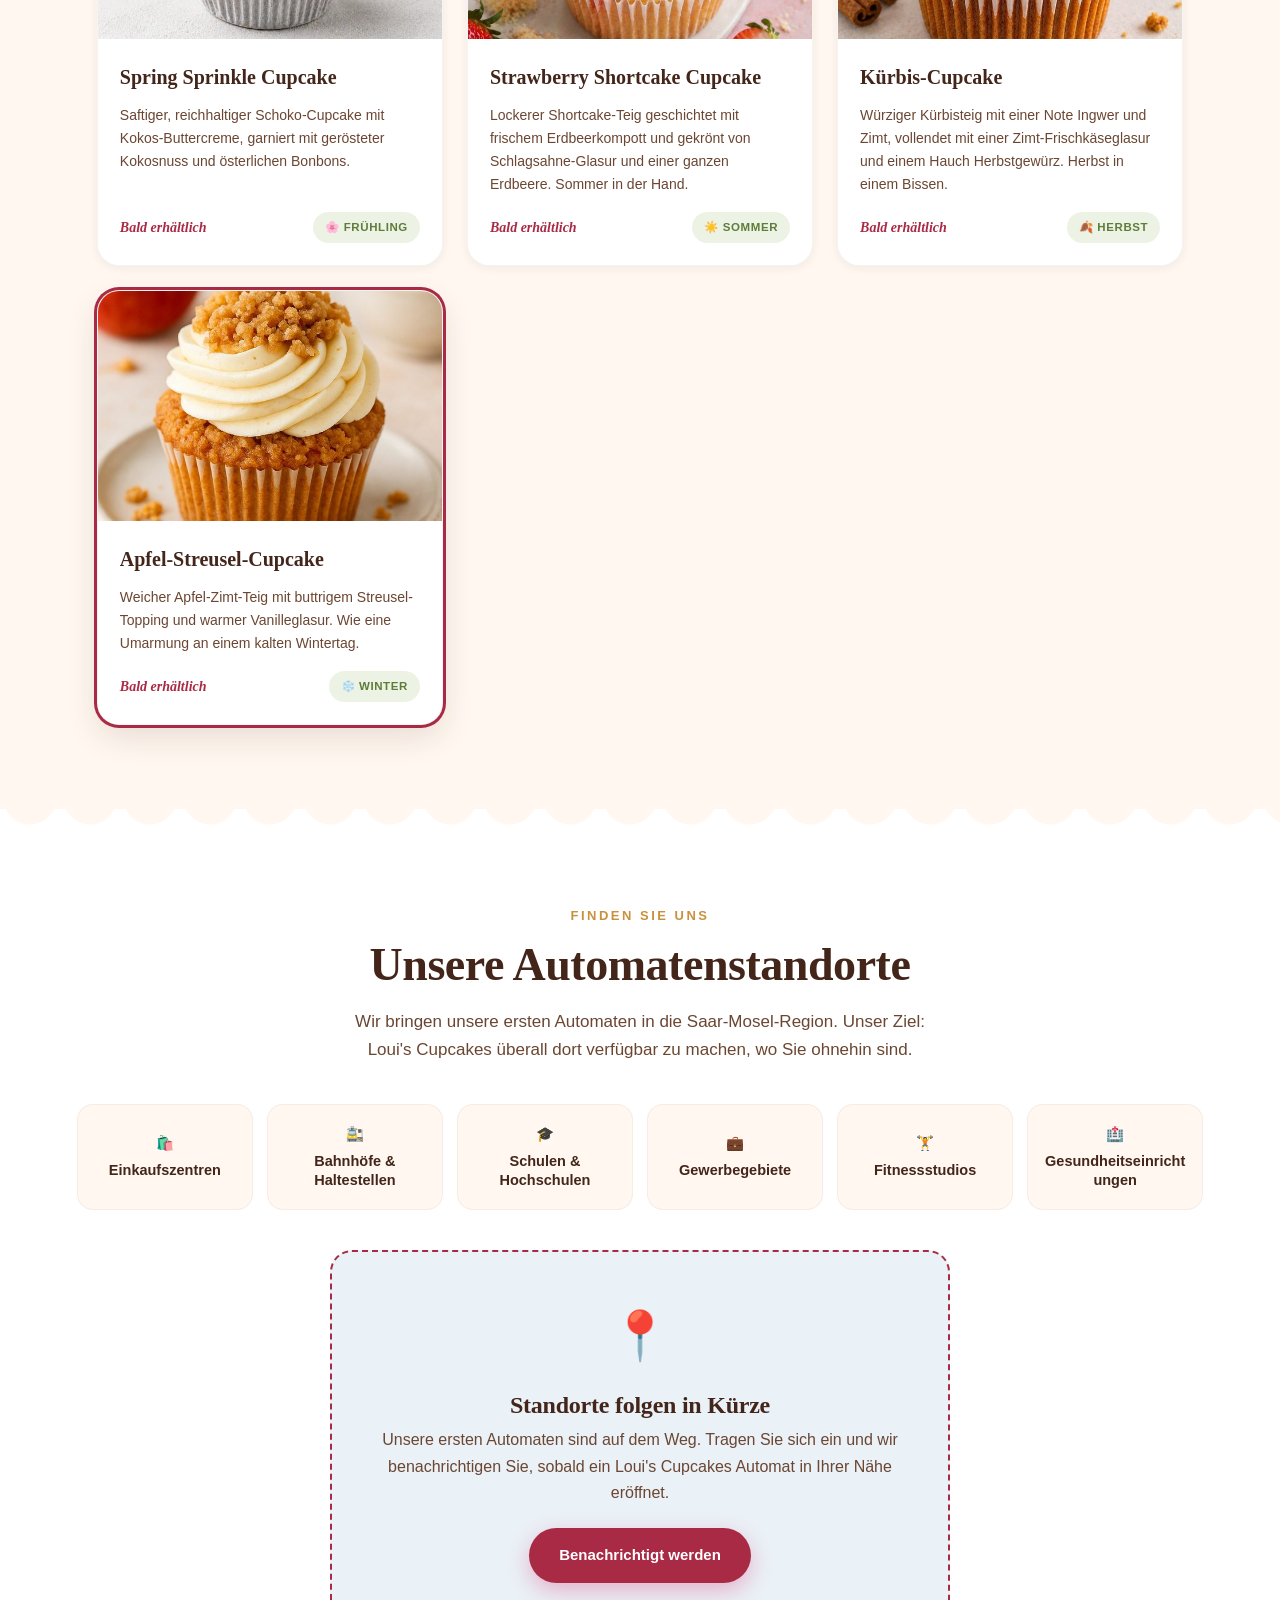
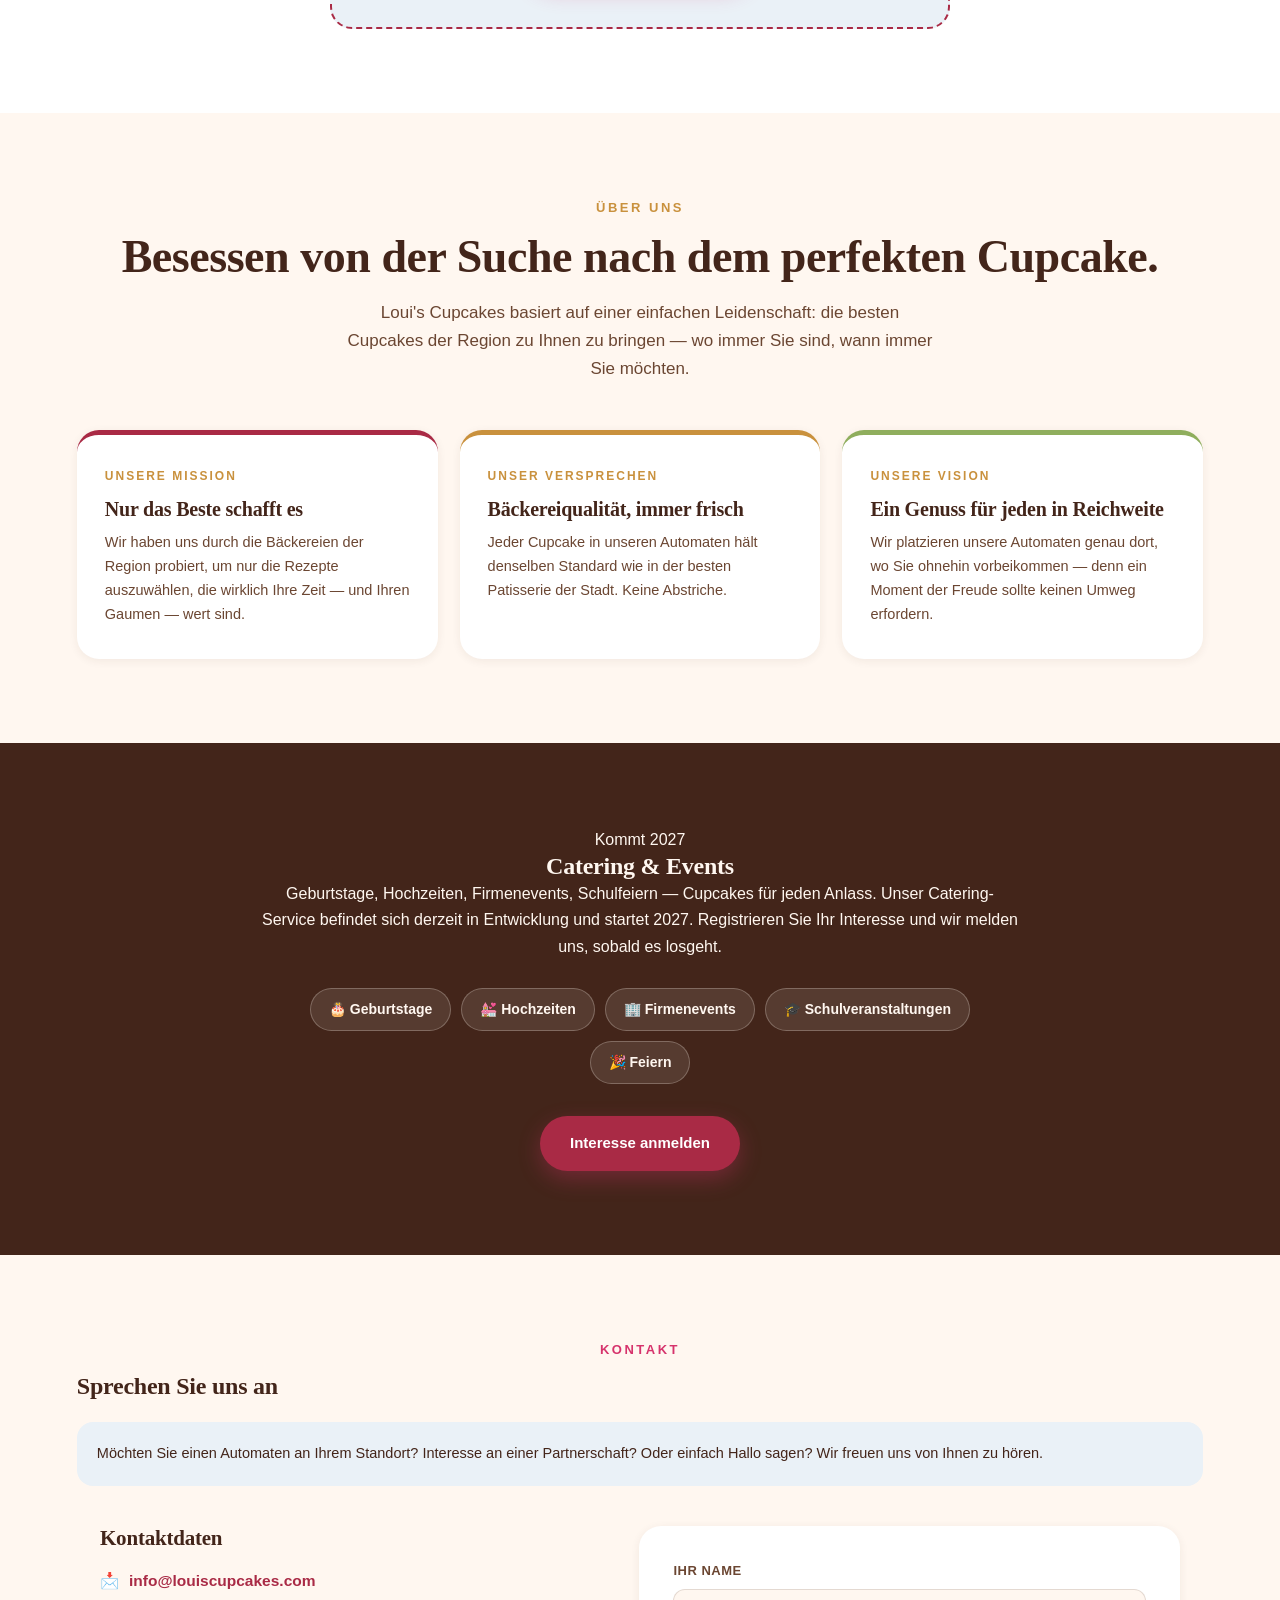
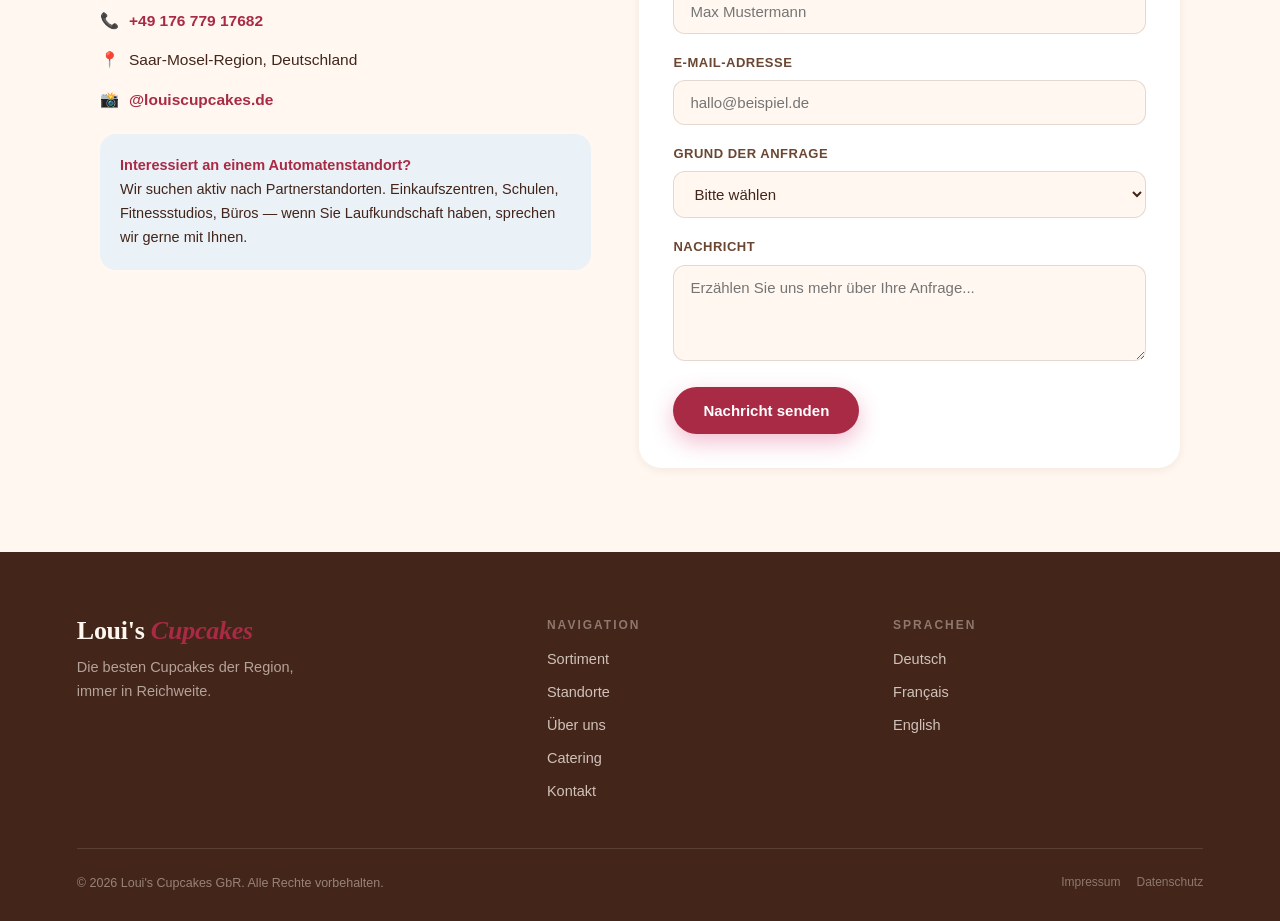
==== commit be194f0c: "Add files via upload" ====
--- a/index.html
+++ b/index.html
@@ -266,7 +266,7 @@
       <span class="hero-chip hero-chip--1">Bald erhältlich</span>
       <span class="hero-chip hero-chip--2">♥ Mit Liebe gemacht</span>
     </div>
-    <div class="hero-photo-caption">Illustrationsfoto</div>
+    <div class="hero-photo-caption">Illustrationsfoto (KI-generiert)</div>
   </div>
 </section>
 <!-- MARQUEE -->
@@ -306,7 +306,7 @@
   <div class="section-eyebrow">Unser Sortiment</div>
   <h2 class="section-title">Sorten zum Verlieben</h2>
   <p class="section-sub">Ein erster Einblick in die Sorten, die wir zusammenstellen — jede ausgewählt von den besten Bäckereien der Region, weil sie uns mitten im Bissen innehalten ließ. Vollständige Karte und Preise zum Start.</p>
-  <p class="photo-disclaimer">Abgebildete Fotos dienen zur Illustration und sind teilweise KI-generiert — das finale Produkt kann abweichen.</p>
+  <p class="photo-disclaimer">Abgebildete Fotos sind KI-generiert und dienen zur Illustration — das finale Produkt kann abweichen.</p>
 
   <div class="products-range-label">Immer erhältlich</div>
   <div class="products-grid">
@@ -366,7 +366,7 @@
 
   <div class="products-range-label products-range-label--seasonal">Die vier Jahreszeiten 🍂🌸☀️❄️</div>
   <p class="section-sub" style="text-align:center;margin-bottom:8px;">Unsere saisonalen Cupcakes wechseln mit dem Jahr — immer etwas, auf das man sich freuen kann.</p>
-  <p class="photo-disclaimer" style="margin-bottom:32px;">Abgebildete Fotos dienen zur Illustration und sind teilweise KI-generiert — das finale Produkt kann abweichen.</p>
+  <p class="photo-disclaimer" style="margin-bottom:32px;">Abgebildete Fotos sind KI-generiert und dienen zur Illustration — das finale Produkt kann abweichen.</p>
   <div class="products-grid">
     <div class="product-card">
       <div class="product-img-wrap">
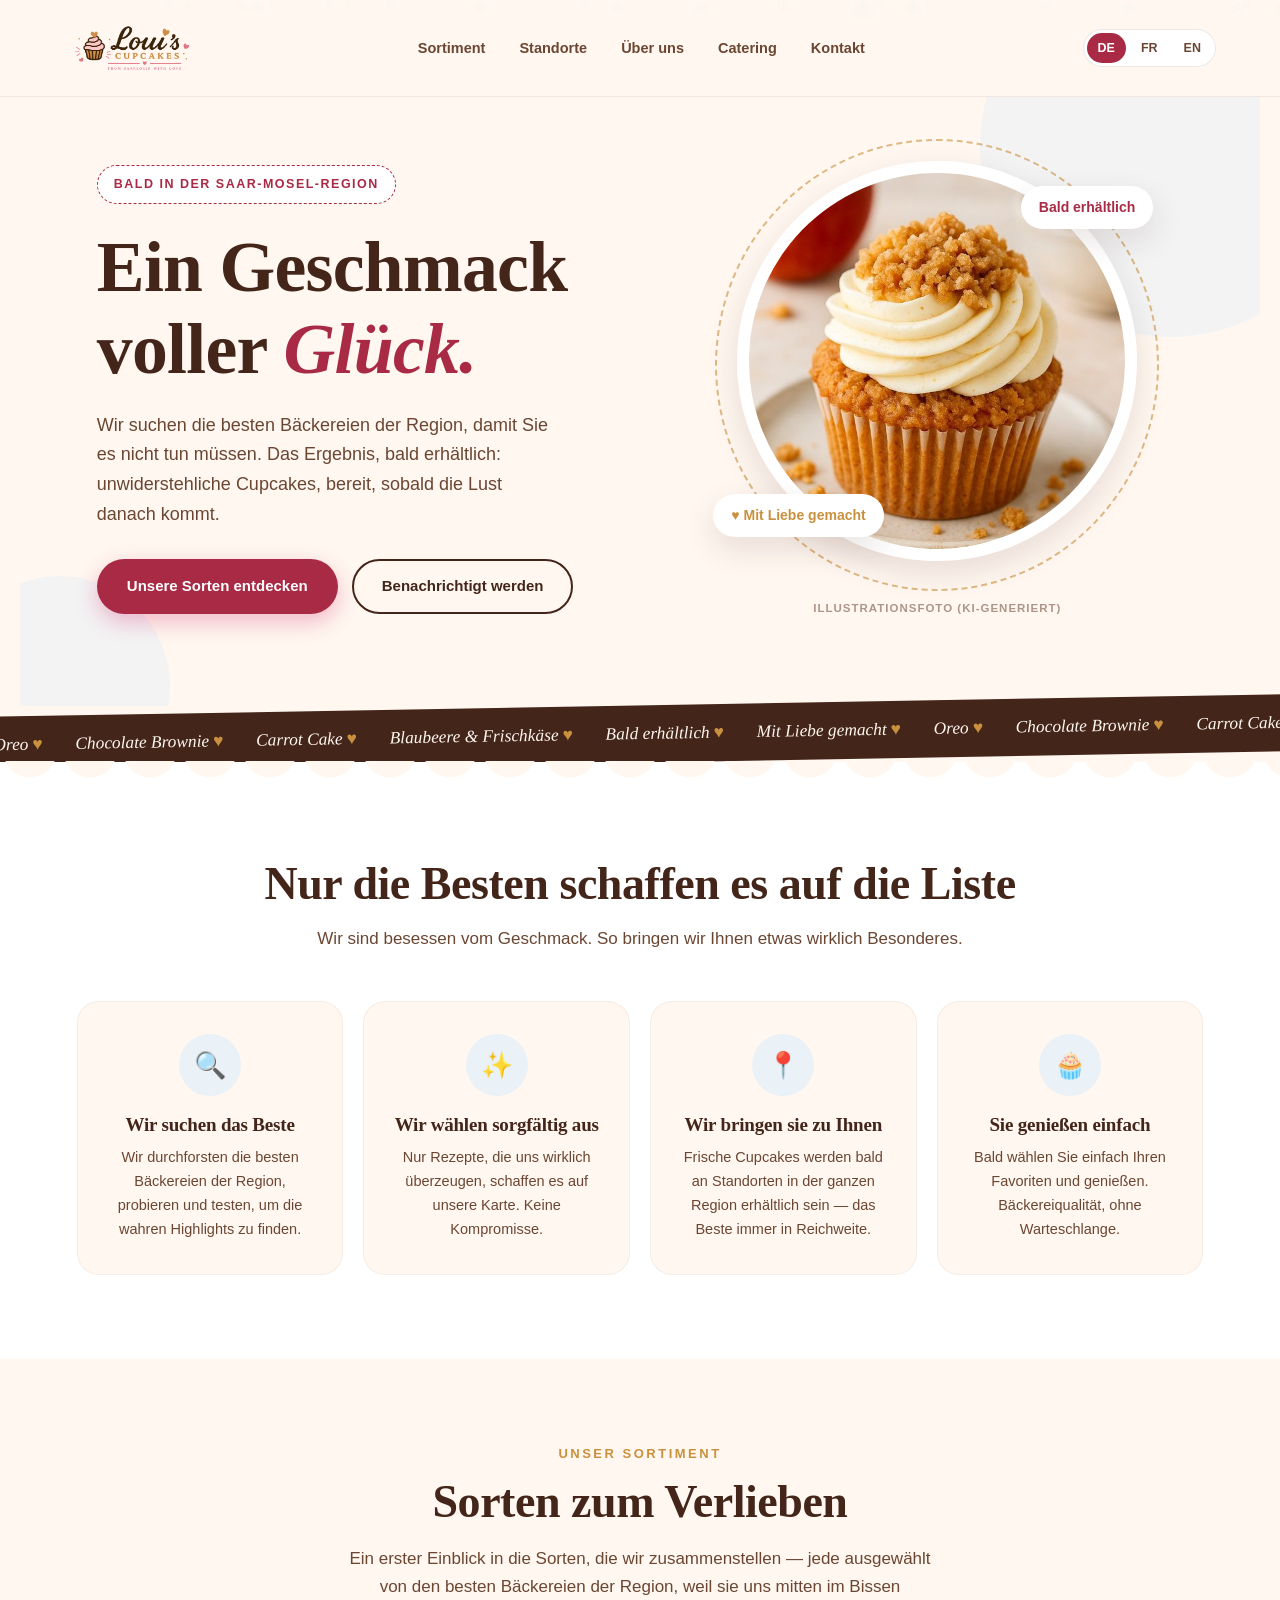
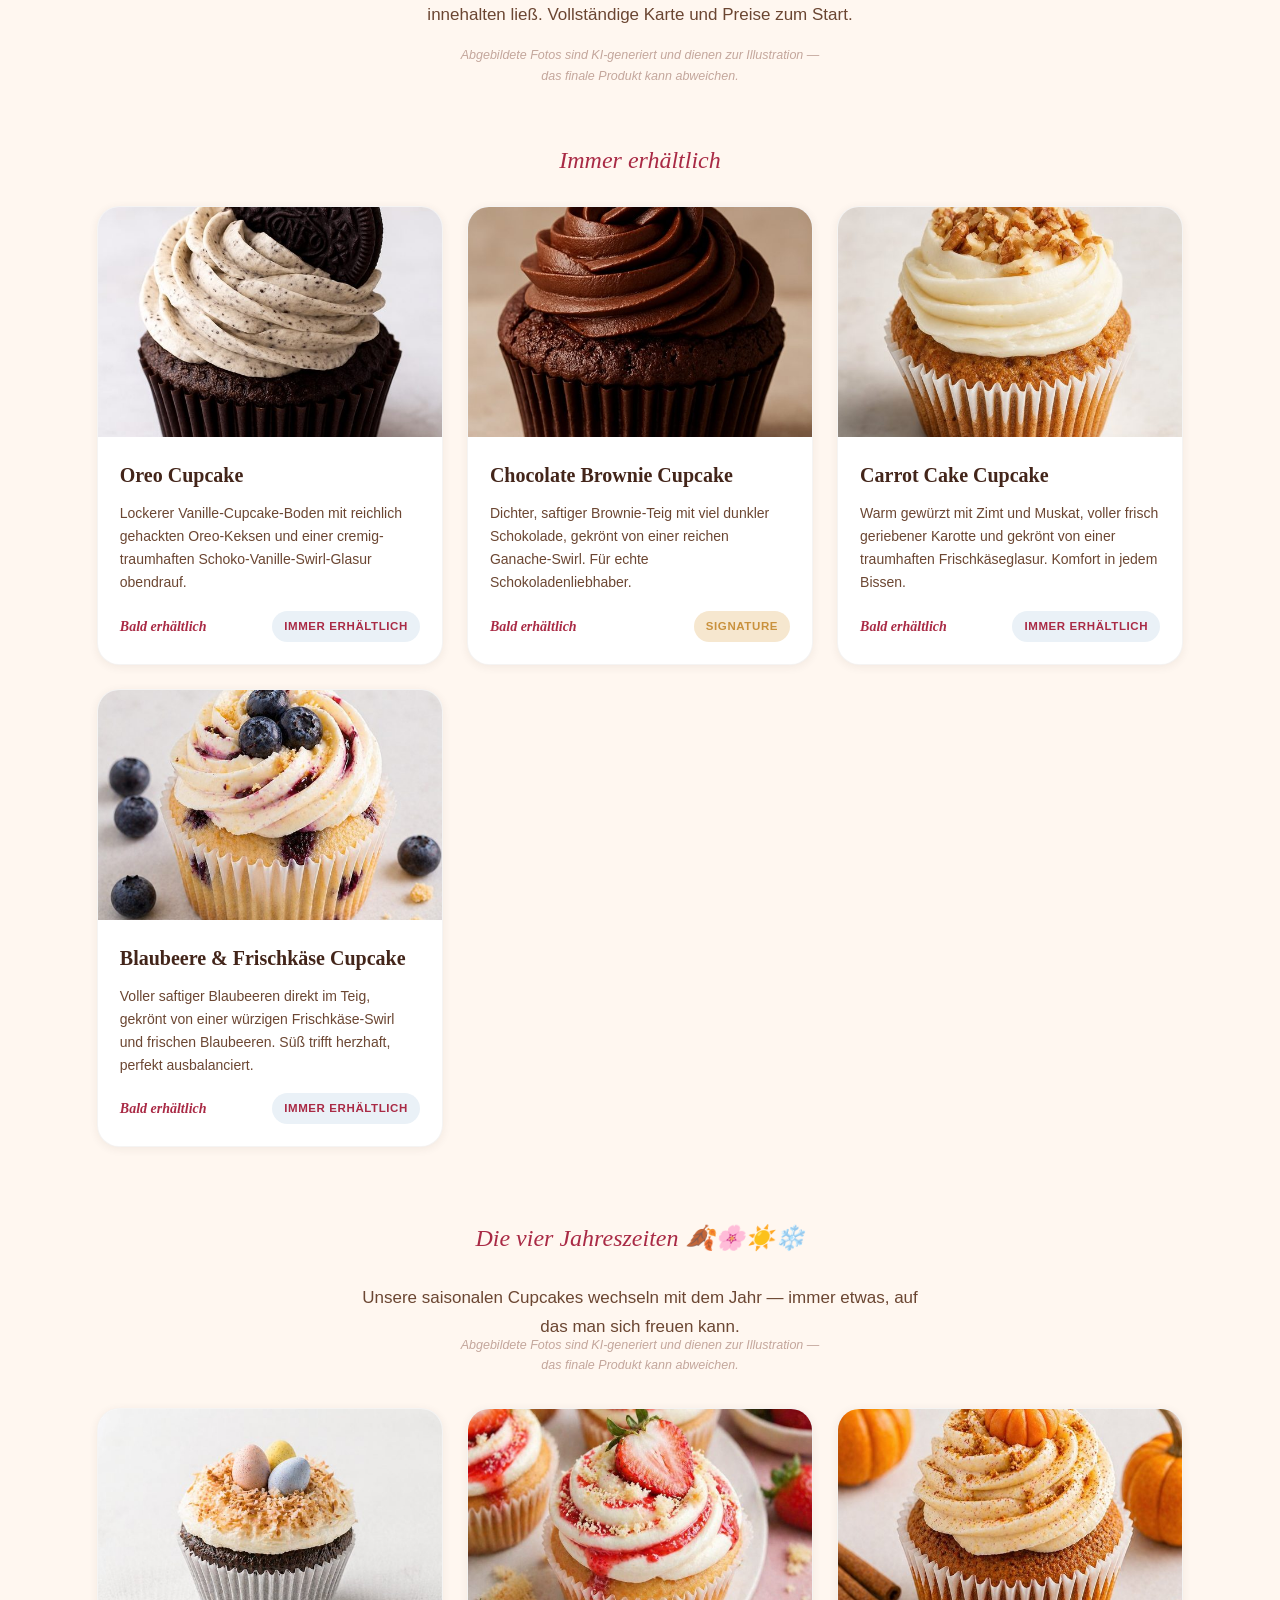
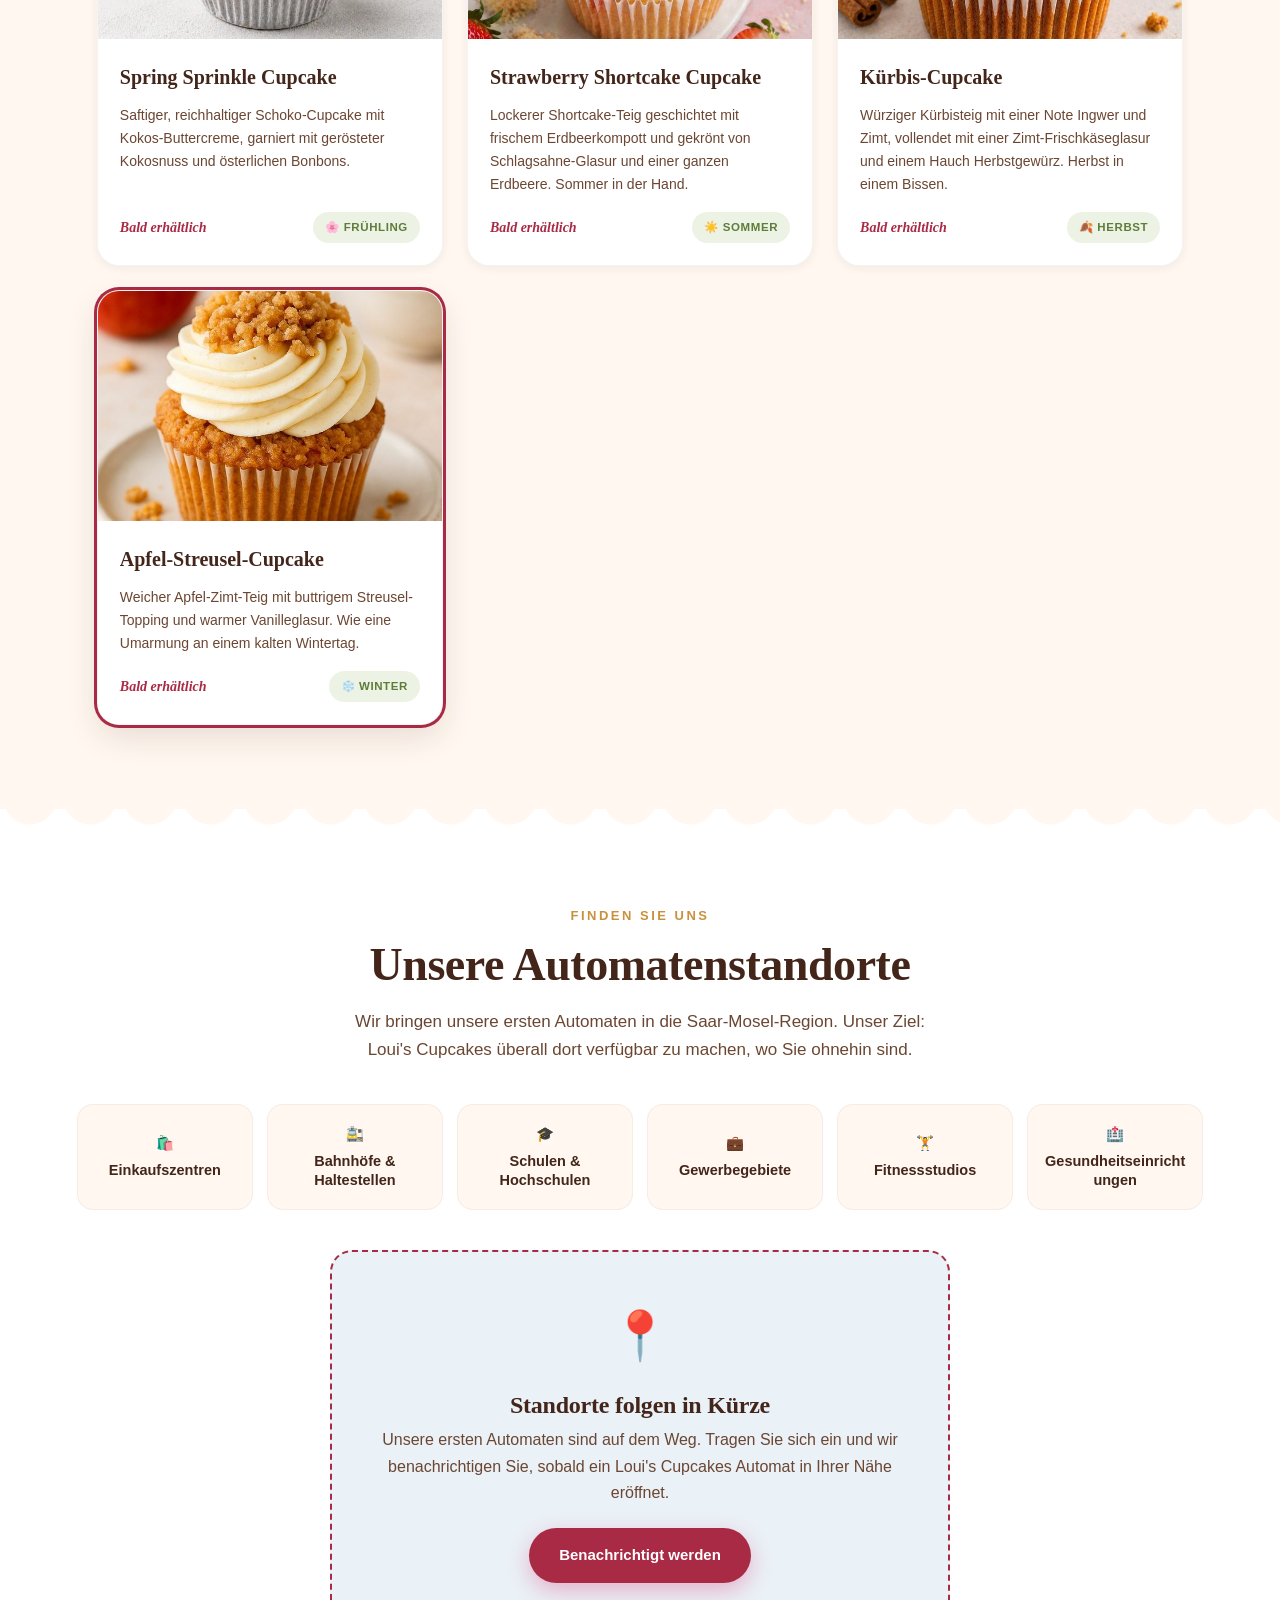
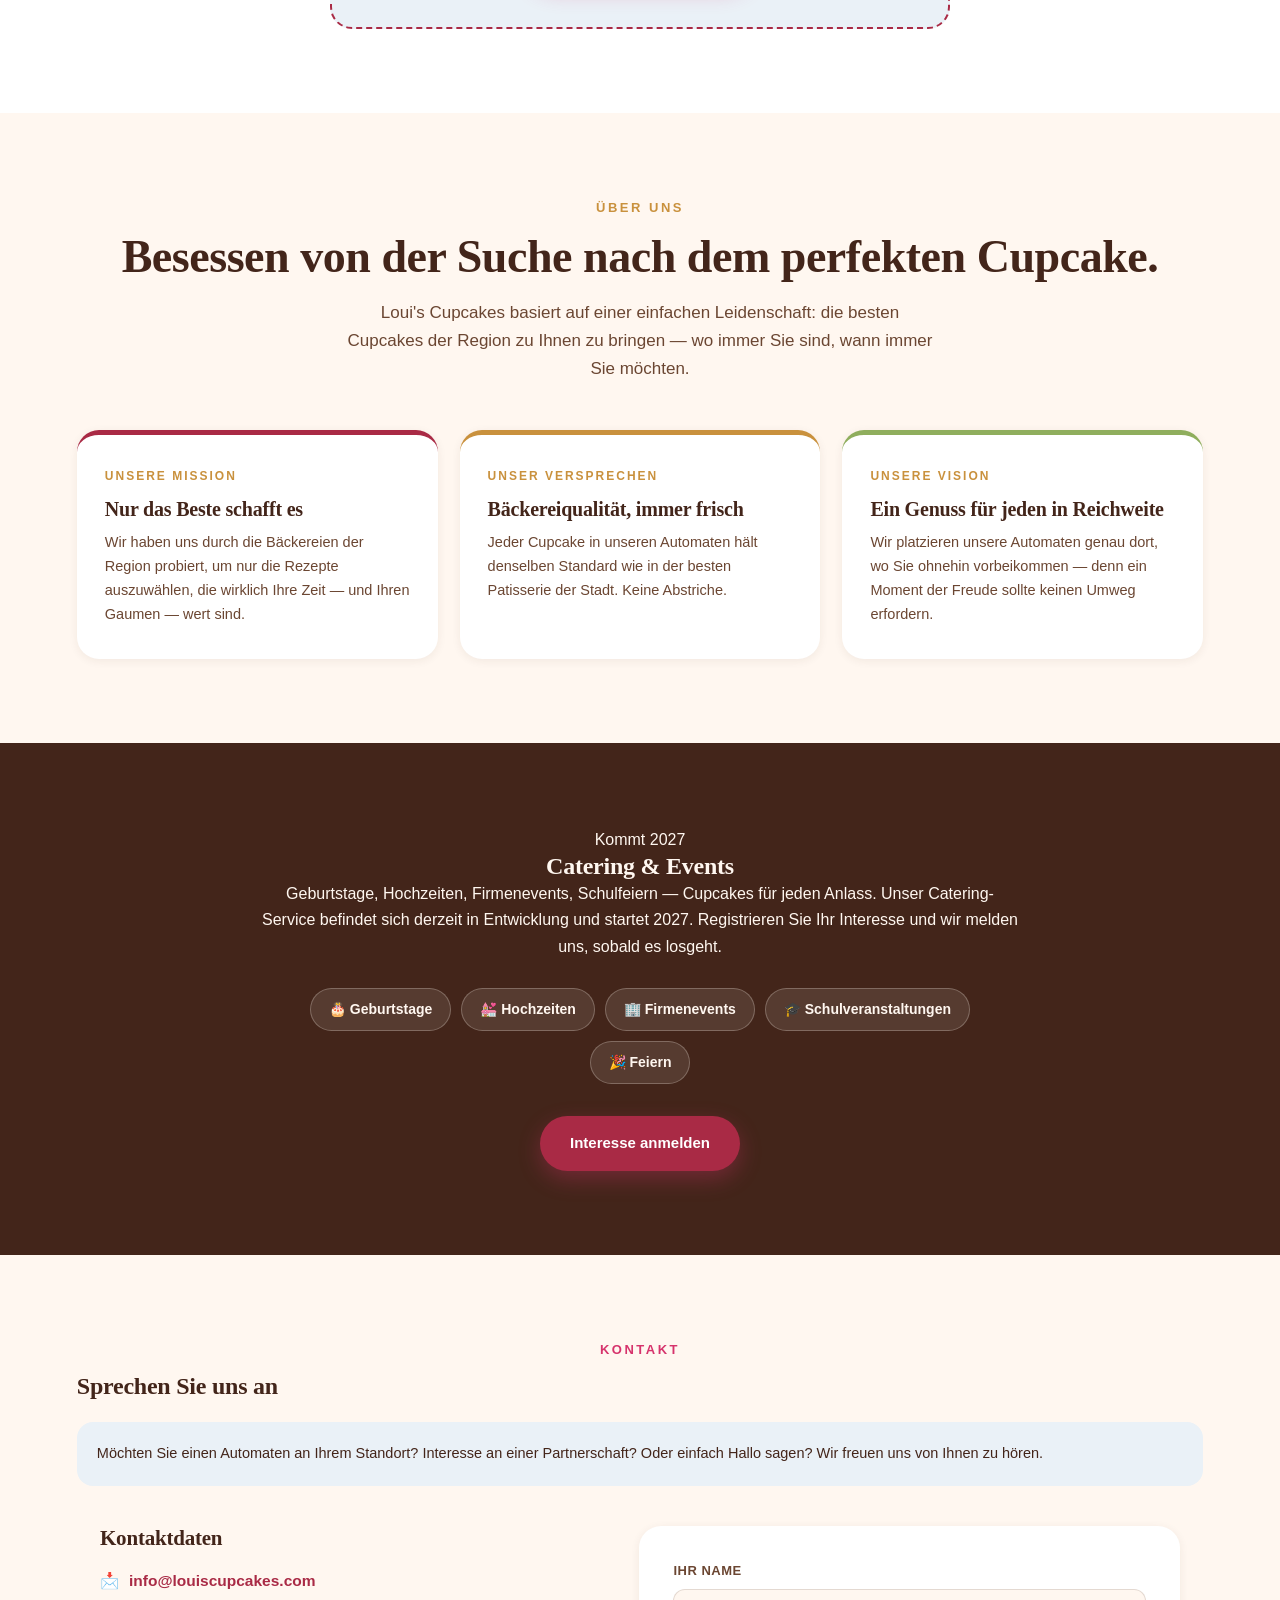
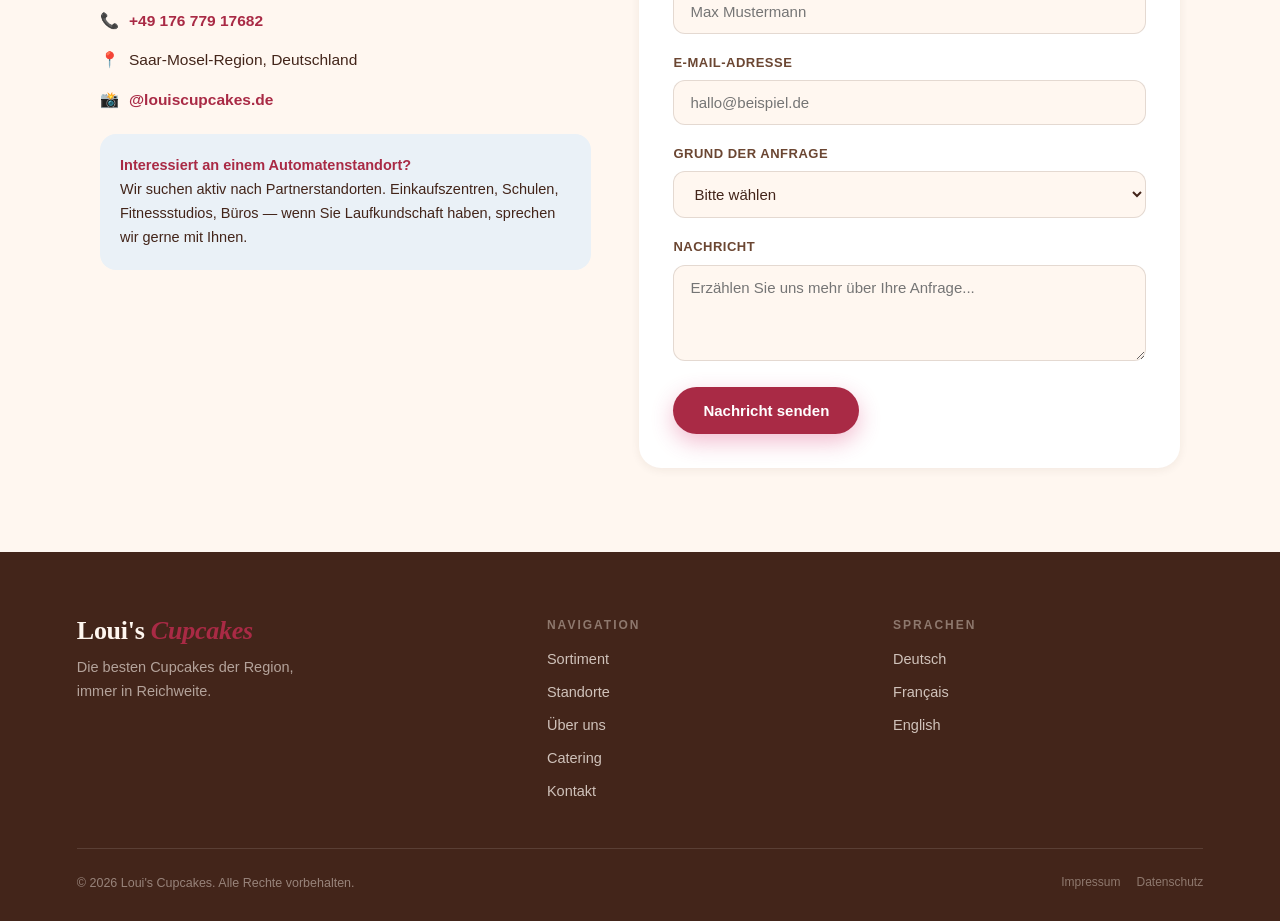
==== commit 48e2a992: "Add files via upload" ====
--- a/index.html
+++ b/index.html
@@ -633,7 +633,7 @@
   </div>
   <div class="footer-bottom">
     <div class="footer-legal">
-      © 2026 Loui's Cupcakes GbR. Alle Rechte vorbehalten.
+      © 2026 Loui's Cupcakes. Alle Rechte vorbehalten.
     </div>
     <div style="display:flex;gap:16px;">
       <a href="impressum.html" style="color:rgba(255,245,236,0.4);text-decoration:none;font-size:12px;">Impressum</a>
